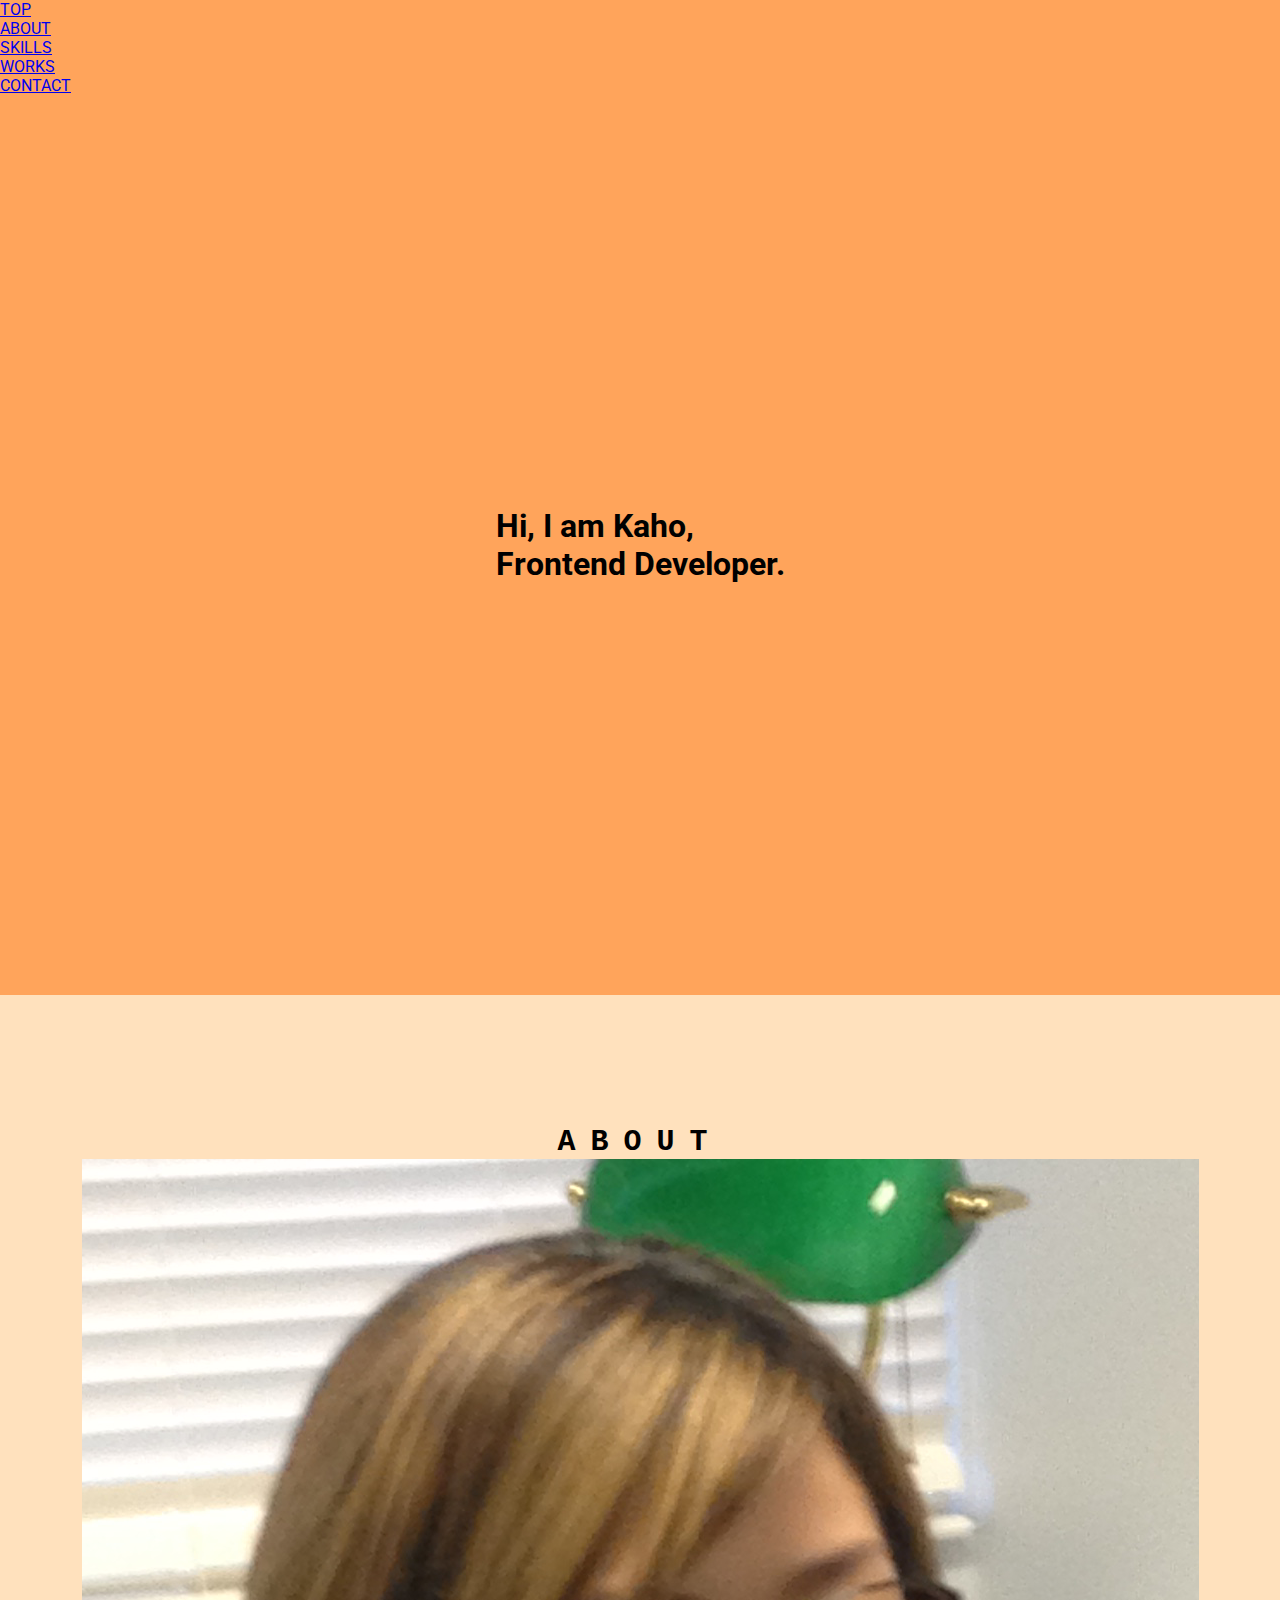
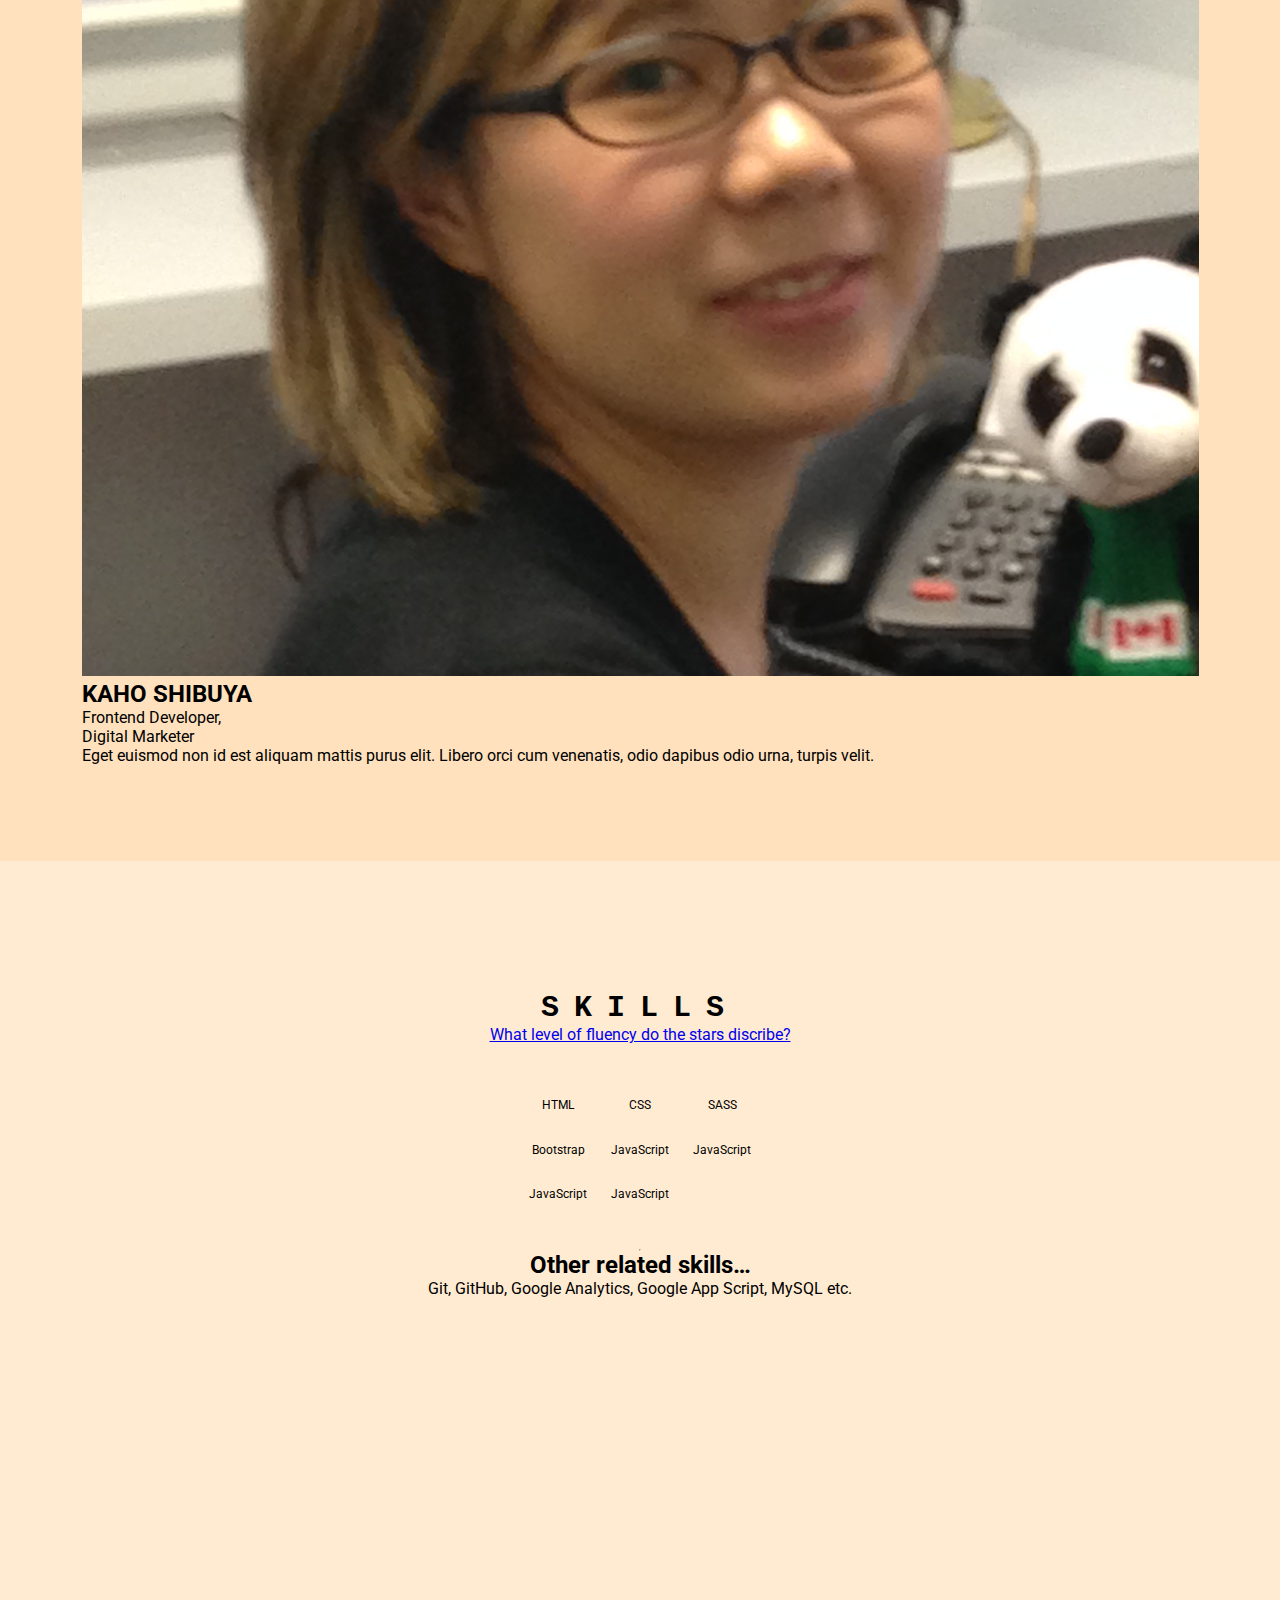
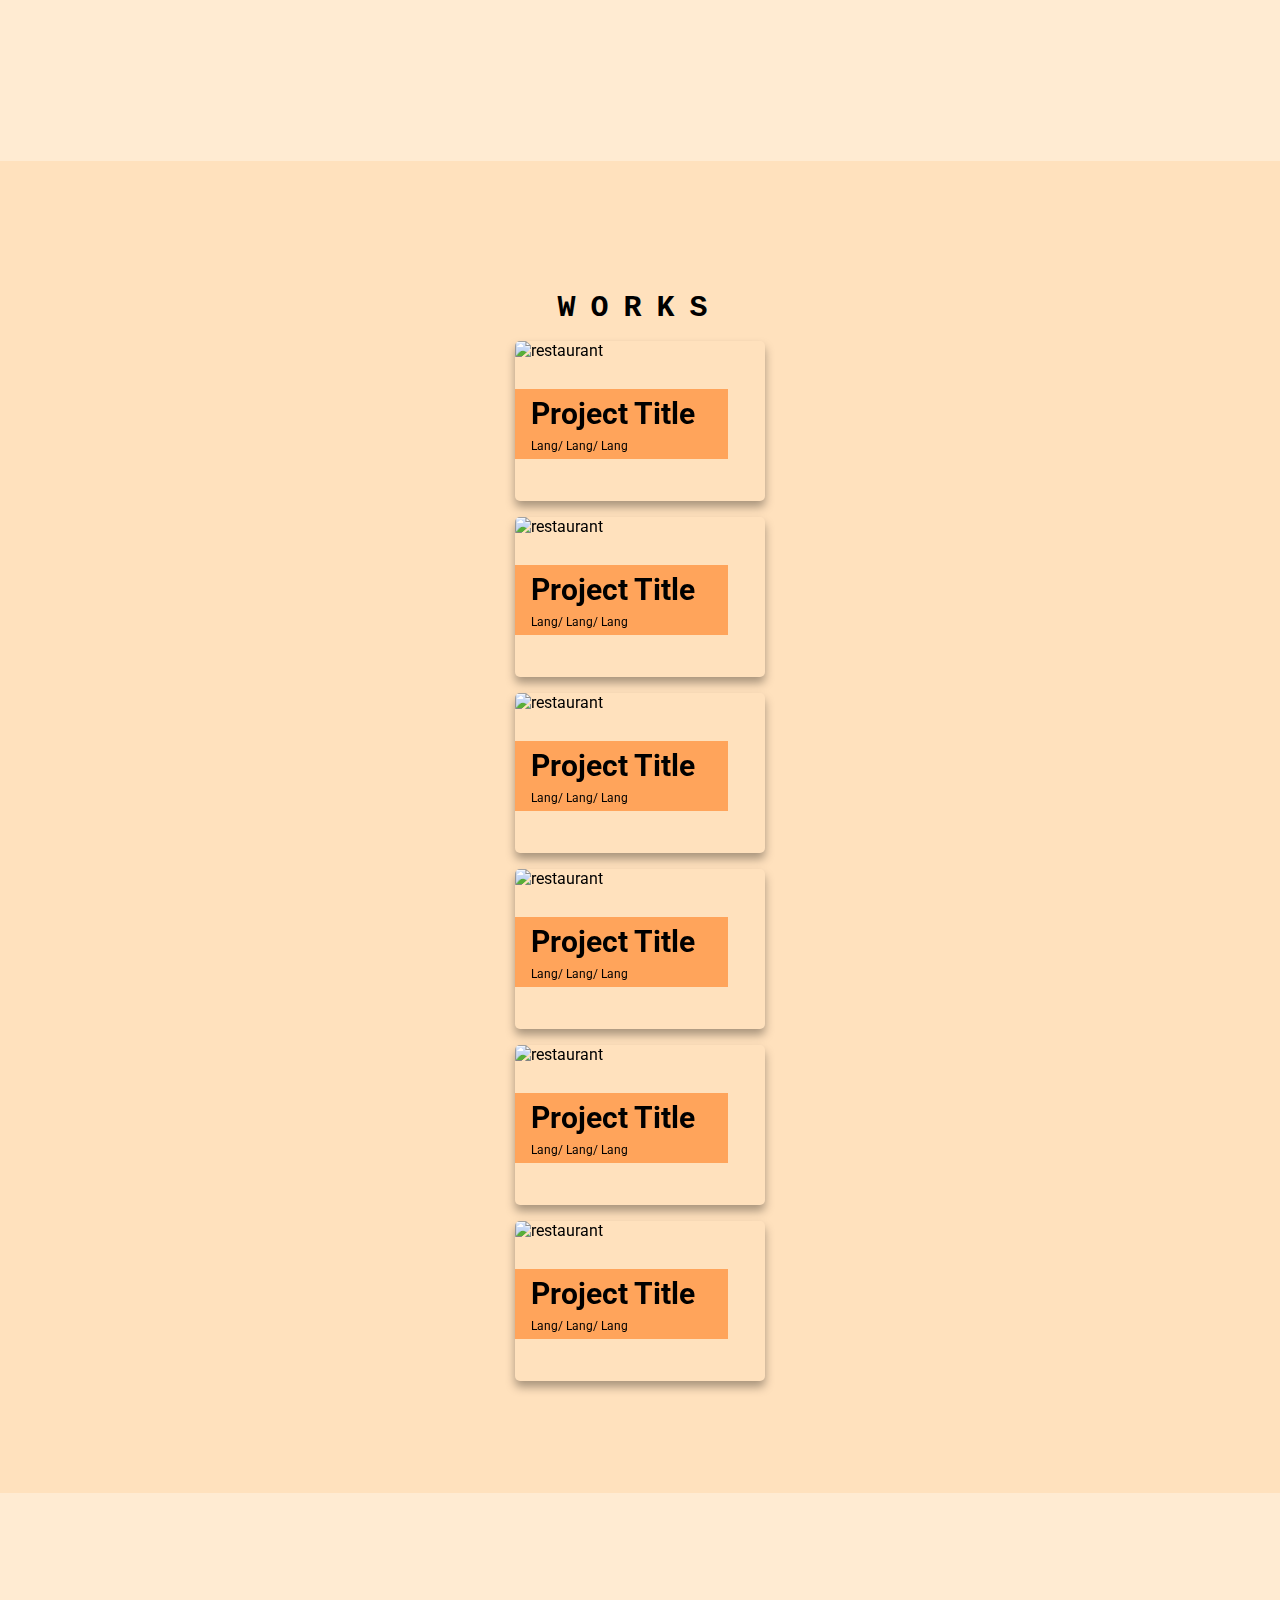
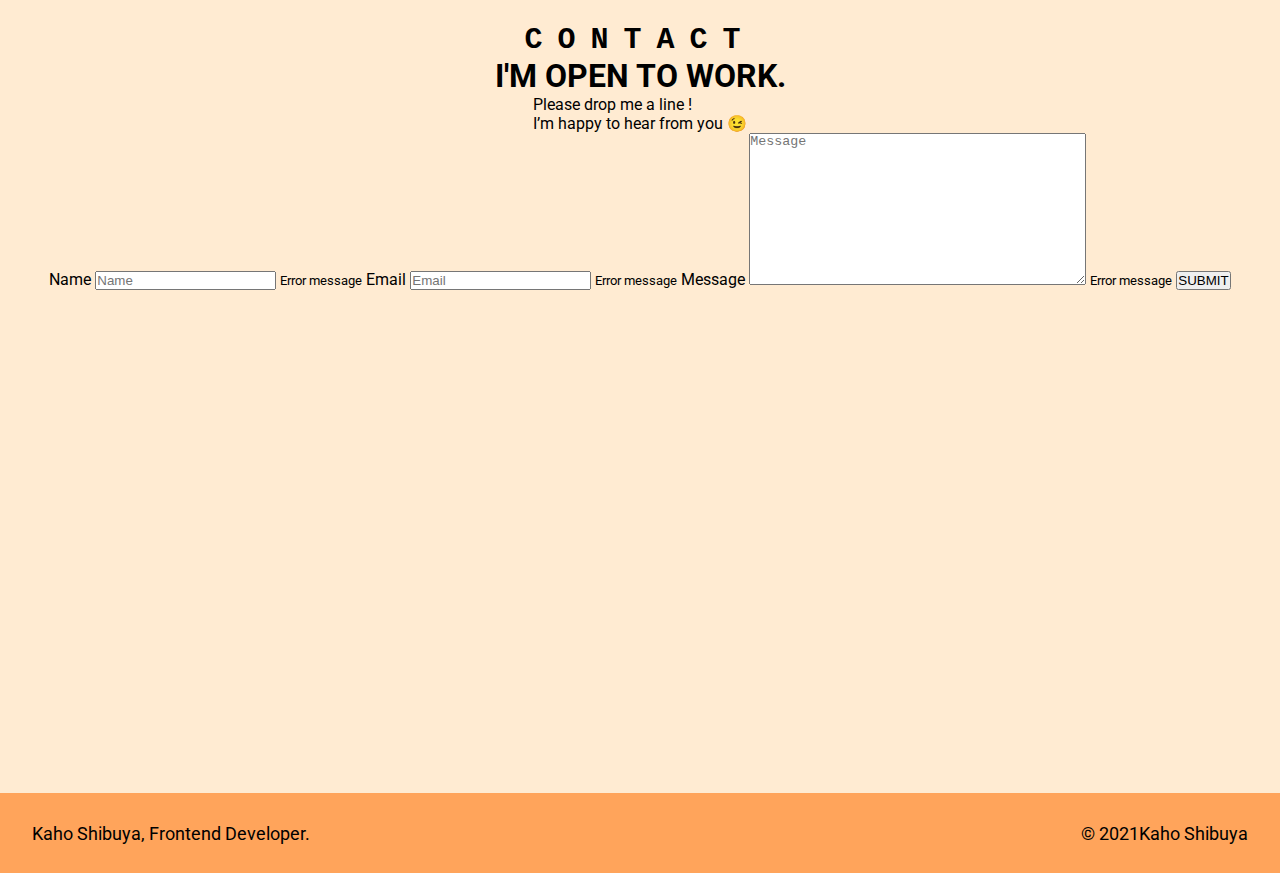
==== index.html @ 6f7fe164 "Rename home.html to index.html" ====
<!DOCTYPE html>
<html lang="en">
	<head>
		<meta charset="UTF-8" />
		<meta name="viewport" content="width=device-width, initial-scale=1.0" />
		<link rel="stylesheet" href="./CSS/main.css" />
		<script
			src="https://kit.fontawesome.com/33e91fc437.js"
			crossorigin="anonymous"
		></script>
		<title>Kaho Shibuya</title>
	</head>
	<body>
		<!-- Hamburger menu button -->
		<div class="hamburger">
			<div class="hamburgerLine"></div>
		</div>
		<!-- Social Buttons -->
		<div class="socialBtn">
			<a href="https://www.linkedin.com/in/kaho-shibuya-96b644104/" target="_blank" rel="noopener noreferrer"><i class="fab fa-linkedin"></i></a>
			<a href="https://github.com/shiv-chan" target="_blank" rel="noopener noreferrer"><i class="fab fa-github"></i></a>
			<a href="#!" target="_blank" rel="noopener noreferrer"><i class="fas fa-file-pdf"></i></a>
			<a href="https://twitter.com/shivchan_" target="_blank" rel="noopener noreferrer"><i class="fab fa-twitter"></i></a>
		</div>
		<div class="overlay">
			<nav>
				<ul class="menu">
					<li class="menuItem"><a href="#">TOP</a></li>
					<li class="menuItem"><a href="#about">ABOUT</a></li>
					<li class="menuItem"><a href="#skills">SKILLS</a></li>
					<li class="menuItem"><a href="#works">WORKS</a></li>
					<li class="menuItem"><a href="#contact">CONTACT</a></li>
				</ul>
			</nav>
		</div>
		<header id="top">
			<h1>Hi, I am Kaho,<br /><span>Frontend Developer.</span></h1>
		</header>
		<section id="about">
			<h1>ABOUT</h1>
			<div class="profile">
				<img src="./Images/Profile.png" alt="Kaho Shibuya" />
				<div class="profileSummary">
					<h2>KAHO SHIBUYA</h2>
					<p>Frontend Developer,<br />Digital Marketer</p>
					<p>
						Eget euismod non id est aliquam mattis purus elit. Libero orci cum
						venenatis, odio dapibus odio urna, turpis velit.
					</p>
				</div>
			</div>
		</section>
		<section id="skills">
			<h1>SKILLS</h1>
			<a href="#skills" id="starDiscription"
				>What level of fluency do the stars discribe?</a
			>
			<!-- Modal -->
			<div id="modal">
				<span class="close">&times;</span>
				<h2><i class="fas fa-star"></i>Familiar</h2>
				<p>
					Can make things work by collaging code snippets together from external
					referrences.
				</p>
				<h2>
					<i class="fas fa-star"></i><i class="fas fa-star"></i>Proficient
				</h2>
				<p>
					Occassional reference to Stack external referrences, but have good
					understanding of what the code is doing.
				</p>
				<h2>
					<i class="fas fa-star"></i><i class="fas fa-star"></i
					><i class="fas fa-star"></i>Excellent
				</h2>
				<p>
					Can code without external referrences or with minimal referrence to
					documentations.
				</p>
			</div>
			<!-- Modal end -->
			<div class="langList">
				<div class="langListItem">
					<div class="stars">
						<div class="backStars">
							<i class="far fa-star"></i>
							<i class="far fa-star"></i>
							<i class="far fa-star"></i>

							<div class="frontStars" id="html">
								<i class="fas fa-star"></i>
								<i class="fas fa-star"></i>
								<i class="fas fa-star"></i>
							</div>
						</div>
					</div>
					<i class="fab fa-html5"></i>
					<span>HTML</span>
				</div>
				<div class="langListItem">
					<div class="stars">
						<div class="backStars">
							<i class="far fa-star"></i>
							<i class="far fa-star"></i>
							<i class="far fa-star"></i>

							<div class="frontStars" id="css">
								<i class="fas fa-star"></i>
								<i class="fas fa-star"></i>
								<i class="fas fa-star"></i>
							</div>
						</div>
					</div>
					<i class="fab fa-css3-alt"></i>
					<span>CSS</span>
				</div>
				<div class="langListItem">
					<div class="stars">
						<div class="backStars">
							<i class="far fa-star"></i>
							<i class="far fa-star"></i>
							<i class="far fa-star"></i>

							<div class="frontStars" id="sass">
								<i class="fas fa-star"></i>
								<i class="fas fa-star"></i>
								<i class="fas fa-star"></i>
							</div>
						</div>
					</div>
					<i class="fab fa-sass"></i>
					<span>SASS</span>
				</div>
				<div class="langListItem">
					<div class="stars">
						<div class="backStars">
							<i class="far fa-star"></i>
							<i class="far fa-star"></i>
							<i class="far fa-star"></i>

							<div class="frontStars" id="bootstrap">
								<i class="fas fa-star"></i>
								<i class="fas fa-star"></i>
								<i class="fas fa-star"></i>
							</div>
						</div>
					</div>
					<i class="fab fa-bootstrap"></i>
					<span>Bootstrap</span>
				</div>
				<div class="langListItem">
					<div class="stars">
						<div class="backStars">
							<i class="far fa-star"></i>
							<i class="far fa-star"></i>
							<i class="far fa-star"></i>

							<div class="frontStars" id="javascript">
								<i class="fas fa-star"></i>
								<i class="fas fa-star"></i>
								<i class="fas fa-star"></i>
							</div>
						</div>
					</div>
					<i class="fab fa-js-square"></i>
					<span>JavaScript</span>
				</div>
				<div class="langListItem">
					<div class="stars">
						<div class="backStars">
							<i class="far fa-star"></i>
							<i class="far fa-star"></i>
							<i class="far fa-star"></i>

							<div class="frontStars">
								<i class="fas fa-star"></i>
								<i class="fas fa-star"></i>
								<i class="fas fa-star"></i>
							</div>
						</div>
					</div>
					<i class="fab fa-js-square"></i>
					<span>JavaScript</span>
				</div>
				<div class="langListItem">
					<div class="stars">
						<div class="backStars">
							<i class="far fa-star"></i>
							<i class="far fa-star"></i>
							<i class="far fa-star"></i>

							<div class="frontStars">
								<i class="fas fa-star"></i>
								<i class="fas fa-star"></i>
								<i class="fas fa-star"></i>
							</div>
						</div>
					</div>
					<i class="fab fa-js-square"></i>
					<span>JavaScript</span>
				</div>
				<div class="langListItem">
					<div class="stars">
						<div class="backStars">
							<i class="far fa-star"></i>
							<i class="far fa-star"></i>
							<i class="far fa-star"></i>

							<div class="frontStars">
								<i class="fas fa-star"></i>
								<i class="fas fa-star"></i>
								<i class="fas fa-star"></i>
							</div>
						</div>
					</div>
					<i class="fab fa-js-square"></i>
					<span>JavaScript</span>
				</div>
			</div>
			<hr />
			<h2>Other related skills…</h2>
			<p>Git, GitHub, Google Analytics, Google App Script, MySQL etc.</p>
		</section>
		<section id="works">
			<h1>WORKS</h1>
			<div class="worksList">
				<div class="worksListItem">
					<div class="projectFront">
						<img
							src="https://images.unsplash.com/photo-1466978913421-dad2ebd01d17?ixlib=rb-1.2.1&ixid=MXwxMjA3fDB8MHxwaG90by1wYWdlfHx8fGVufDB8fHw%3D&auto=format&fit=crop&w=1267&q=80"
							alt="restaurant"
						/>
						<div class="projectFrontTitle">
							<div class="projectFrontTitleInner">
								<h1>Project Title</h1>
								<h3>Lang/ Lang/ Lang</h3>
							</div>
						</div>
					</div>
					<div class="projectBack">
						<p>
							Scelerisque egestas libero, aliquam iaculis tristique lobortis.
							Vitae mi metus enim aliquet.
						</p>
						<div class="links">
							<a href="#!" class="projectsBtn">
								<i class="fas fa-eye"></i> Preview
							</a>
							<a href="#!" class="projectsBtn">
								<i class="fab fa-github"></i> GitHub
							</a>
						</div>
					</div>
				</div>
				<div class="worksListItem">
					<div class="projectFront">
						<img
							src="https://images.unsplash.com/photo-1466978913421-dad2ebd01d17?ixlib=rb-1.2.1&ixid=MXwxMjA3fDB8MHxwaG90by1wYWdlfHx8fGVufDB8fHw%3D&auto=format&fit=crop&w=1267&q=80"
							alt="restaurant"
						/>
						<div class="projectFrontTitle">
							<div class="projectFrontTitleInner">
								<h1>Project Title</h1>
								<h3>Lang/ Lang/ Lang</h3>
							</div>
						</div>
					</div>
					<div class="projectBack">
						<p>
							Scelerisque egestas libero, aliquam iaculis tristique lobortis.
							Vitae mi metus enim aliquet.
						</p>
						<div class="links">
							<a href="#!" class="projectsBtn">
								<i class="fas fa-eye"></i> Preview
							</a>
							<a href="#!" class="projectsBtn">
								<i class="fab fa-github"></i> GitHub
							</a>
						</div>
					</div>
				</div>
				<div class="worksListItem">
					<div class="projectFront">
						<img
							src="https://images.unsplash.com/photo-1466978913421-dad2ebd01d17?ixlib=rb-1.2.1&ixid=MXwxMjA3fDB8MHxwaG90by1wYWdlfHx8fGVufDB8fHw%3D&auto=format&fit=crop&w=1267&q=80"
							alt="restaurant"
						/>
						<div class="projectFrontTitle">
							<div class="projectFrontTitleInner">
								<h1>Project Title</h1>
								<h3>Lang/ Lang/ Lang</h3>
							</div>
						</div>
					</div>
					<div class="projectBack">
						<p>
							Scelerisque egestas libero, aliquam iaculis tristique lobortis.
							Vitae mi metus enim aliquet.
						</p>
						<div class="links">
							<a href="#!" class="projectsBtn">
								<i class="fas fa-eye"></i> Preview
							</a>
							<a href="#!" class="projectsBtn">
								<i class="fab fa-github"></i> GitHub
							</a>
						</div>
					</div>
				</div>
				<div class="worksListItem">
					<div class="projectFront">
						<img
							src="https://images.unsplash.com/photo-1466978913421-dad2ebd01d17?ixlib=rb-1.2.1&ixid=MXwxMjA3fDB8MHxwaG90by1wYWdlfHx8fGVufDB8fHw%3D&auto=format&fit=crop&w=1267&q=80"
							alt="restaurant"
						/>
						<div class="projectFrontTitle">
							<div class="projectFrontTitleInner">
								<h1>Project Title</h1>
								<h3>Lang/ Lang/ Lang</h3>
							</div>
						</div>
					</div>
					<div class="projectBack">
						<p>
							Scelerisque egestas libero, aliquam iaculis tristique lobortis.
							Vitae mi metus enim aliquet.
						</p>
						<div class="links">
							<a href="#!" class="projectsBtn">
								<i class="fas fa-eye"></i> Preview
							</a>
							<a href="#!" class="projectsBtn">
								<i class="fab fa-github"></i> GitHub
							</a>
						</div>
					</div>
				</div>
				<div class="worksListItem">
					<div class="projectFront">
						<img
							src="https://images.unsplash.com/photo-1466978913421-dad2ebd01d17?ixlib=rb-1.2.1&ixid=MXwxMjA3fDB8MHxwaG90by1wYWdlfHx8fGVufDB8fHw%3D&auto=format&fit=crop&w=1267&q=80"
							alt="restaurant"
						/>
						<div class="projectFrontTitle">
							<div class="projectFrontTitleInner">
								<h1>Project Title</h1>
								<h3>Lang/ Lang/ Lang</h3>
							</div>
						</div>
					</div>
					<div class="projectBack">
						<p>
							Scelerisque egestas libero, aliquam iaculis tristique lobortis.
							Vitae mi metus enim aliquet.
						</p>
						<div class="links">
							<a href="#!" class="projectsBtn">
								<i class="fas fa-eye"></i> Preview
							</a>
							<a href="#!" class="projectsBtn">
								<i class="fab fa-github"></i> GitHub
							</a>
						</div>
					</div>
				</div>
				<div class="worksListItem">
					<div class="projectFront">
						<img
							src="https://images.unsplash.com/photo-1466978913421-dad2ebd01d17?ixlib=rb-1.2.1&ixid=MXwxMjA3fDB8MHxwaG90by1wYWdlfHx8fGVufDB8fHw%3D&auto=format&fit=crop&w=1267&q=80"
							alt="restaurant"
						/>
						<div class="projectFrontTitle">
							<div class="projectFrontTitleInner">
								<h1>Project Title</h1>
								<h3>Lang/ Lang/ Lang</h3>
							</div>
						</div>
					</div>
					<div class="projectBack">
						<p>
							Scelerisque egestas libero, aliquam iaculis tristique lobortis.
							Vitae mi metus enim aliquet.
						</p>
						<div class="links">
							<a href="#!" class="projectsBtn">
								<i class="fas fa-eye"></i> Preview
							</a>
							<a href="#!" class="projectsBtn">
								<i class="fab fa-github"></i> GitHub
							</a>
						</div>
					</div>
				</div>
			</div>
		</section>
		<section id="contact">
			<h1>CONTACT</h1>
			<h1>I'M OPEN TO WORK.</h1>
			<p>Please drop me a line !<br />I’m happy to hear from you &#128521;</p>
			<form>
				<label for="name">Name</label>
				<input type="text" placeholder="Name" id="name" class="formControl" required />
				<i class="fas fa-exclamation-circle"></i>
				<small>Error message</small>
				<label for="email">Email</label>
				<input type="email" placeholder="Email" id="email" class="formControl" required />
				<i class="fas fa-exclamation-circle"></i>
				<small>Error message</small>
				<label for="message">Message</label>
				<textarea
					name="massage"
					id="message"
					cols="40"
					rows="10"
					placeholder="Message"
					class="formControl"
					required
				></textarea>
				<i class="fas fa-exclamation-circle"></i>
				<small>Error message</small>
				<button type="submit"><span>SUBMIT</span></button>
			</form>
		</section>
		<footer>
			<div>Kaho Shibuya, Frontend Developer.</div>
			<div>&copy; <span id="year">2021</span>Kaho Shibuya</div>
		</footer>
		<script src="script.js"></script>
	</body>
</html>
---- CSS/main.css ----
@import url("https://fonts.googleapis.com/css2?family=Cousine:wght@400;700&display=swap");
@import url("https://fonts.googleapis.com/css2?family=Roboto:wght@400;700;900&display=swap");
* {
  margin: 0;
  padding: 0;
  -webkit-box-sizing: border-box;
          box-sizing: border-box;
}

.showError {
  visibility: visible !important;
}

@-webkit-keyframes typing {
  from {
    width: 0;
  }
}

@keyframes typing {
  from {
    width: 0;
  }
}

@-webkit-keyframes blink {
  50% {
    border-color: transparent;
  }
}

@keyframes blink {
  50% {
    border-color: transparent;
  }
}

.hamburger {
  position: fixed;
  z-index: 3;
  right: 2rem;
  top: 2rem;
  height: 20px;
  width: 28px;
  cursor: pointer;
}

.hamburgerLine {
  position: absolute;
  right: 0;
  top: 0.5rem;
  width: 28px;
  height: 3px;
  background-color: #000000;
  -webkit-transition: all 0.55s ease;
  transition: all 0.55s ease;
}

.hamburgerLine::before {
  content: '';
  position: absolute;
  top: -8px;
  width: 28px;
  height: 3px;
  background-color: #000000;
}

.hamburgerLine::after {
  content: '';
  position: absolute;
  top: 8px;
  right: 0;
  width: 20px;
  height: 3px;
  background-color: #000000;
}

.hamburgerLine.open {
  -webkit-transform: rotate(540deg);
          transform: rotate(540deg);
  background-color: transparent;
}

.hamburgerLine.open::before {
  top: 0;
  -webkit-transform: rotate(45deg);
          transform: rotate(45deg);
}

.hamburgerLine.open::after {
  width: 28px;
  top: 0;
  -webkit-transform: rotate(-45deg);
          transform: rotate(-45deg);
}

.socialBtn {
  display: -webkit-box;
  display: -ms-flexbox;
  display: flex;
  -webkit-box-orient: vertical;
  -webkit-box-direction: normal;
      -ms-flex-direction: column;
          flex-direction: column;
  -webkit-box-pack: center;
      -ms-flex-pack: center;
          justify-content: center;
  -webkit-box-align: center;
      -ms-flex-align: center;
          align-items: center;
  align-items: center;
  margin-left: 1rem;
  position: fixed;
  top: 3rem;
  z-index: 1;
}

.socialBtn a {
  color: #000000;
}

.socialBtn a i {
  font-size: 20px;
  margin: 0.5rem;
  -webkit-transition: all 0.55s ease;
  transition: all 0.55s ease;
}

.menuOverlay {
  width: 100vw;
  height: 100vh;
  background-attachment: fixed;
  z-index: 2;
  background-color: rgba(255, 164, 91, 0.95);
  position: absolute;
  top: -100vh;
  left: 100vw;
  display: -webkit-box;
  display: -ms-flexbox;
  display: flex;
  -webkit-box-orient: vertical;
  -webkit-box-direction: normal;
      -ms-flex-direction: column;
          flex-direction: column;
  -webkit-box-pack: center;
      -ms-flex-pack: center;
          justify-content: center;
  -webkit-box-align: center;
      -ms-flex-align: center;
          align-items: center;
  justify-content: center;
  visibility: hidden;
  border-radius: 50%;
  font-family: "Cousine", monospace;
}

.menuOverlay.open {
  position: fixed;
  top: 0;
  left: 0;
  -webkit-transition: all 0.55s ease;
  transition: all 0.55s ease;
  -webkit-transform: scale(2);
          transform: scale(2);
  visibility: visible;
}

.menuOverlay.close {
  position: fixed;
  -webkit-transition: all 0.55s ease;
  transition: all 0.55s ease;
  visibility: hidden;
}

.menuOverlay nav {
  display: -webkit-box;
  display: -ms-flexbox;
  display: flex;
  -webkit-box-orient: vertical;
  -webkit-box-direction: normal;
      -ms-flex-direction: column;
          flex-direction: column;
  -webkit-box-pack: center;
      -ms-flex-pack: center;
          justify-content: center;
  -webkit-box-align: center;
      -ms-flex-align: center;
          align-items: center;
  align-items: center;
  text-align: center;
}

.menuOverlay nav li:first-child {
  display: none;
}

.menuOverlay nav .menuItem {
  list-style-type: none;
  margin-bottom: 15px;
}

.menuOverlay nav .menuItem a {
  color: #000000;
  font-size: 10px;
  font-weight: bold;
  letter-spacing: 5px;
  text-decoration: none;
  -webkit-transition: all 0.55s ease;
  transition: all 0.55s ease;
}

section h1:nth-of-type(1) {
  text-align: center;
  letter-spacing: 10px;
  font-size: 20px;
  font-family: "Cousine", monospace;
  font-weight: 900;
  margin: 0 auto;
}

.langList {
  display: -ms-grid;
  display: grid;
  -ms-grid-rows: (1fr)[3];
      grid-template-rows: repeat(3, 1fr);
  -ms-grid-columns: (1fr)[3];
      grid-template-columns: repeat(3, 1fr);
  gap: 1.5rem;
  margin: 3rem 0;
}

.langListItem {
  display: -webkit-box;
  display: -ms-flexbox;
  display: flex;
  -webkit-box-orient: vertical;
  -webkit-box-direction: normal;
      -ms-flex-direction: column;
          flex-direction: column;
  -webkit-box-pack: center;
      -ms-flex-pack: center;
          justify-content: center;
  -webkit-box-align: center;
      -ms-flex-align: center;
          align-items: center;
  justify-content: center;
  align-items: center;
}

.langListItem .stars {
  display: -webkit-box;
  display: -ms-flexbox;
  display: flex;
  -webkit-box-orient: vertical;
  -webkit-box-direction: normal;
      -ms-flex-direction: column;
          flex-direction: column;
  -webkit-box-pack: center;
      -ms-flex-pack: center;
          justify-content: center;
  -webkit-box-align: center;
      -ms-flex-align: center;
          align-items: center;
}

.langListItem .stars .backStars {
  display: -webkit-box;
  display: -ms-flexbox;
  display: flex;
  -webkit-box-orient: horizontal;
  -webkit-box-direction: normal;
      -ms-flex-direction: row;
          flex-direction: row;
  -webkit-box-pack: center;
      -ms-flex-pack: center;
          justify-content: center;
  -webkit-box-align: center;
      -ms-flex-align: center;
          align-items: center;
  -webkit-box-pack: start;
      -ms-flex-pack: start;
          justify-content: flex-start;
  position: relative;
  color: #000000;
  z-index: 0;
}

.langListItem .stars .backStars .frontStars {
  display: -webkit-box;
  display: -ms-flexbox;
  display: flex;
  -webkit-box-orient: horizontal;
  -webkit-box-direction: normal;
      -ms-flex-direction: row;
          flex-direction: row;
  -webkit-box-pack: center;
      -ms-flex-pack: center;
          justify-content: center;
  -webkit-box-align: center;
      -ms-flex-align: center;
          align-items: center;
  -webkit-box-pack: start;
      -ms-flex-pack: start;
          justify-content: flex-start;
  position: absolute;
  top: 0;
  z-index: -1;
  color: #ffa45b;
  overflow: hidden;
  width: 50%;
  -webkit-animation: gaugeColor 1.5s ease;
          animation: gaugeColor 1.5s ease;
}

@-webkit-keyframes gaugeColor {
  from {
    width: 0;
  }
  to {
    width: 50%;
  }
}

@keyframes gaugeColor {
  from {
    width: 0;
  }
  to {
    width: 50%;
  }
}

.langListItem .stars .backStars .frontStars#html, .langListItem .stars .backStars .frontStars#css {
  width: 83.5%;
  -webkit-animation: gaugeColor 1.5s ease;
          animation: gaugeColor 1.5s ease;
}

@keyframes gaugeColor {
  from {
    width: 0;
  }
  to {
    width: 83.5%;
  }
}

.langListItem .stars .backStars .frontStars#sass, .langListItem .stars .backStars .frontStars#bootstrap {
  width: 70%;
  -webkit-animation: gaugeColor 1.5s ease;
          animation: gaugeColor 1.5s ease;
}

@keyframes gaugeColor {
  from {
    width: 0;
  }
  to {
    width: 70%;
  }
}

.langListItem .stars .backStars .frontStars#javascript {
  width: 50%;
  -webkit-animation: gaugeColor 1.5s ease;
          animation: gaugeColor 1.5s ease;
}

@keyframes gaugeColor {
  from {
    width: 0;
  }
  to {
    width: 50%;
  }
}

.langListItem > i {
  font-size: 40px;
  margin: 0.2rem 0;
}

.langListItem span {
  font-size: 12px;
  display: inline-block;
}

#modal {
  display: -webkit-box;
  display: -ms-flexbox;
  display: flex;
  -webkit-box-orient: vertical;
  -webkit-box-direction: normal;
      -ms-flex-direction: column;
          flex-direction: column;
  -webkit-box-pack: center;
      -ms-flex-pack: center;
          justify-content: center;
  -webkit-box-align: center;
      -ms-flex-align: center;
          align-items: center;
  -webkit-box-pack: space-evenly;
      -ms-flex-pack: space-evenly;
          justify-content: space-evenly;
  position: absolute;
  width: 70%;
  max-width: 500px;
  height: 70%;
  padding: 1rem;
  background-color: rgba(255, 164, 91, 0.95);
  z-index: 3;
  border: 2px solid #000000;
  -webkit-transform: scale(0);
          transform: scale(0);
  -webkit-transition: all 0.55s ease;
  transition: all 0.55s ease;
}

#modal.showModal {
  -webkit-transform: scale(1);
          transform: scale(1);
}

#modal .close {
  position: absolute;
  top: 1rem;
  right: 1.5rem;
  font-size: 25px;
  font-family: "Roboto", sans-serif;
  font-weight: 900;
}

#modal .close:hover {
  color: white;
}

#modal .skillLevel {
  text-align: center;
}

#modal .skillLevel h2 {
  margin-bottom: 1rem;
}

#modal .skillLevel p {
  text-align: start;
  margin: 1rem;
}

.worksListItem {
  width: 250px;
  height: 160px;
  display: -webkit-box;
  display: -ms-flexbox;
  display: flex;
  -webkit-box-orient: vertical;
  -webkit-box-direction: normal;
      -ms-flex-direction: column;
          flex-direction: column;
  -webkit-box-pack: center;
      -ms-flex-pack: center;
          justify-content: center;
  -webkit-box-align: center;
      -ms-flex-align: center;
          align-items: center;
  align-items: center;
  -webkit-transform-style: preserve-3d;
          transform-style: preserve-3d;
  -webkit-transform: translateZ(1px);
          transform: translateZ(1px);
  -webkit-transition: all 0.55s ease;
  transition: all 0.55s ease;
  margin: 1rem 0;
  -webkit-box-shadow: 0px 6px 10px 0px rgba(0, 0, 0, 0.34);
          box-shadow: 0px 6px 10px 0px rgba(0, 0, 0, 0.34);
  border-radius: 5px;
}

.worksListItem:hover {
  -webkit-transform: rotateY(180deg);
          transform: rotateY(180deg);
}

.worksListItem .projectFront {
  width: 100%;
  height: 100%;
  position: relative;
  -webkit-backface-visibility: hidden;
          backface-visibility: hidden;
}

.worksListItem .projectFront img {
  width: 100%;
  height: 100%;
  -o-object-fit: cover;
     object-fit: cover;
  border-radius: 5px;
}

.worksListItem .projectFrontTitle {
  width: 85%;
  height: 70px;
  position: absolute;
  top: 3rem;
  left: 0;
  background-color: #ffa45b;
}

.worksListItem .projectFrontTitleInner {
  position: relative;
  height: 70px;
  display: -webkit-box;
  display: -ms-flexbox;
  display: flex;
  -webkit-box-orient: vertical;
  -webkit-box-direction: normal;
      -ms-flex-direction: column;
          flex-direction: column;
  -webkit-box-pack: center;
      -ms-flex-pack: center;
          justify-content: center;
  -webkit-box-align: center;
      -ms-flex-align: center;
          align-items: center;
  -webkit-box-align: start;
      -ms-flex-align: start;
          align-items: start;
  padding-left: 1rem;
}

.worksListItem .projectFrontTitleInner h1,
.worksListItem .projectFrontTitleInner h3 {
  display: inline-block;
  margin: 0;
  font-family: "Roboto", sans-serif;
  font-weight: 700;
  color: #000000;
  letter-spacing: initial;
}

.worksListItem .projectFrontTitleInner h3 {
  font-size: 12px;
  font-family: "Roboto", sans-serif;
  font-weight: 400;
  margin-top: 0.5rem;
}

.worksListItem .projectBack {
  position: absolute;
  top: 0;
  left: 0;
  width: 100%;
  height: 100%;
  border-radius: 5px;
  background-color: #ffa45b;
  display: -webkit-box;
  display: -ms-flexbox;
  display: flex;
  -webkit-box-orient: vertical;
  -webkit-box-direction: normal;
      -ms-flex-direction: column;
          flex-direction: column;
  -webkit-box-pack: center;
      -ms-flex-pack: center;
          justify-content: center;
  -webkit-box-align: center;
      -ms-flex-align: center;
          align-items: center;
  align-items: center;
  font-size: 14px;
  -webkit-transform: rotateY(180deg);
          transform: rotateY(180deg);
  -webkit-backface-visibility: hidden;
          backface-visibility: hidden;
}

.worksListItem .projectBack p {
  margin: 0.5rem 2rem 1rem 2rem;
}

.worksListItem .projectBack .links {
  display: -ms-grid;
  display: grid;
  -ms-grid-columns: (1fr)[2];
      grid-template-columns: repeat(2, 1fr);
  gap: 2.5rem;
}

.worksListItem .projectBack .links a {
  color: #000000;
  text-decoration: none;
  text-shadow: 0 1px rgba(0, 0, 0, 0.34);
}

html {
  overflow-x: hidden;
}

body {
  width: 100vw;
  position: relative;
  background-color: #ffa45b;
  font-family: "Roboto", sans-serif;
  font-weight: 400;
  overflow-x: hidden;
}

header {
  width: 100%;
  height: auto;
  min-height: 100vh;
  padding: 6rem 3rem;
  display: -webkit-box;
  display: -ms-flexbox;
  display: flex;
  -webkit-box-orient: vertical;
  -webkit-box-direction: normal;
      -ms-flex-direction: column;
          flex-direction: column;
  -webkit-box-pack: center;
      -ms-flex-pack: center;
          justify-content: center;
  -webkit-box-align: center;
      -ms-flex-align: center;
          align-items: center;
}

header #headerContainer {
  width: 70%;
  min-width: 250px;
}

header #headerContainer h1 {
  font-family: "Cousine", monospace;
  font-weight: 400;
  font-size: 20px;
}

header #headerContainer h1:nth-of-type(2) {
  font-size: 22px;
  font-weight: 700;
  border-right: 3px solid #000000;
  width: 19ch;
  overflow: hidden;
  white-space: nowrap;
  margin-top: 1rem;
  -webkit-animation: typing 3s steps(19), blink 0.5s step-end infinite alternate;
          animation: typing 3s steps(19), blink 0.5s step-end infinite alternate;
}

section {
  position: relative;
}

#about {
  width: 100%;
  height: auto;
  min-height: 100vh;
  padding: 6rem 3rem;
  display: -webkit-box;
  display: -ms-flexbox;
  display: flex;
  -webkit-box-orient: vertical;
  -webkit-box-direction: normal;
      -ms-flex-direction: column;
          flex-direction: column;
  -webkit-box-pack: center;
      -ms-flex-pack: center;
          justify-content: center;
  -webkit-box-align: center;
      -ms-flex-align: center;
          align-items: center;
  -webkit-box-pack: start;
      -ms-flex-pack: start;
          justify-content: flex-start;
  background-color: #ffe1bd;
  position: relative;
}

#aboutContainer {
  display: -webkit-box;
  display: -ms-flexbox;
  display: flex;
  -webkit-box-orient: vertical;
  -webkit-box-direction: normal;
      -ms-flex-direction: column;
          flex-direction: column;
  -webkit-box-pack: center;
      -ms-flex-pack: center;
          justify-content: center;
  -webkit-box-align: center;
      -ms-flex-align: center;
          align-items: center;
}

#aboutContainer > h1 {
  margin-bottom: 2rem;
}

#aboutContainer .profile {
  display: -webkit-box;
  display: -ms-flexbox;
  display: flex;
  -webkit-box-orient: vertical;
  -webkit-box-direction: normal;
      -ms-flex-direction: column;
          flex-direction: column;
  -webkit-box-pack: center;
      -ms-flex-pack: center;
          justify-content: center;
  -webkit-box-align: center;
      -ms-flex-align: center;
          align-items: center;
  position: relative;
  min-width: 120px;
  margin-top: 3rem;
}

#aboutContainer .profile img {
  width: 70%;
  max-width: 190px;
  border-radius: 50%;
  position: relative;
  -webkit-filter: drop-shadow(0 0 0.75rem #ffa45b) brightness(130%);
          filter: drop-shadow(0 0 0.75rem #ffa45b) brightness(130%);
}

#aboutContainer .profile h2 {
  font-size: 20px;
  min-width: 120px;
  margin-top: 2rem;
}

#aboutContainer .profile p:nth-of-type(1) {
  font-size: 16px;
  margin: 0.5rem 0 2rem 0;
  min-width: 122px;
}

#aboutContainer .profile p:nth-of-type(2) {
  font-size: 14px;
  width: auto;
  max-width: 280px;
  min-width: 120px;
  overflow: hidden;
}

#skills {
  width: 100%;
  height: auto;
  min-height: 100vh;
  padding: 6rem 3rem;
  position: relative;
  background-color: #ffebd2;
  display: -webkit-box;
  display: -ms-flexbox;
  display: flex;
  -webkit-box-orient: vertical;
  -webkit-box-direction: normal;
      -ms-flex-direction: column;
          flex-direction: column;
  -webkit-box-pack: center;
      -ms-flex-pack: center;
          justify-content: center;
  -webkit-box-align: center;
      -ms-flex-align: center;
          align-items: center;
}

#skillsContainer {
  width: 90%;
  display: -webkit-box;
  display: -ms-flexbox;
  display: flex;
  -webkit-box-orient: vertical;
  -webkit-box-direction: normal;
      -ms-flex-direction: column;
          flex-direction: column;
  -webkit-box-pack: center;
      -ms-flex-pack: center;
          justify-content: center;
  -webkit-box-align: center;
      -ms-flex-align: center;
          align-items: center;
  -webkit-box-pack: start;
      -ms-flex-pack: start;
          justify-content: flex-start;
  -webkit-box-align: stretch;
      -ms-flex-align: stretch;
          align-items: stretch;
}

#skillsContainer a {
  display: inline-block;
  font-family: "Roboto", sans-serif;
  font-weight: 400;
  color: #000000;
  font-size: 12px;
  margin: 1rem auto 2rem auto;
  white-space: nowrap;
}

#skillsContainer a::before {
  font-family: 'Font Awesome 5 Free';
  font-weight: 900;
  content: '\f059';
  text-decoration: none;
}

#skillsContainer hr {
  width: 80%;
  border: none;
  border-top: 2px solid rgba(255, 164, 91, 0.95);
  margin: 0 auto;
}

#skillsContainer h2 {
  font-family: "Cousine", monospace;
  text-transform: uppercase;
  letter-spacing: 3px;
  font-size: 16px;
  margin: 3rem auto 1rem auto;
  text-align: center;
  white-space: nowrap;
}

#skillsContainer ul {
  margin: 0 auto;
  list-style-type: none;
}

#skillsContainer ul li {
  margin-top: 0.5rem;
}

#works {
  width: 100%;
  height: auto;
  min-height: 100vh;
  padding: 6rem 3rem;
  background-color: #ffe1bd;
  display: -webkit-box;
  display: -ms-flexbox;
  display: flex;
  -webkit-box-orient: vertical;
  -webkit-box-direction: normal;
      -ms-flex-direction: column;
          flex-direction: column;
  -webkit-box-pack: center;
      -ms-flex-pack: center;
          justify-content: center;
  -webkit-box-align: center;
      -ms-flex-align: center;
          align-items: center;
  -webkit-box-pack: start;
      -ms-flex-pack: start;
          justify-content: flex-start;
  position: relative;
}

#worksContainer {
  display: -webkit-box;
  display: -ms-flexbox;
  display: flex;
  -webkit-box-orient: vertical;
  -webkit-box-direction: normal;
      -ms-flex-direction: column;
          flex-direction: column;
  -webkit-box-pack: center;
      -ms-flex-pack: center;
          justify-content: center;
  -webkit-box-align: center;
      -ms-flex-align: center;
          align-items: center;
  height: 90%;
}

#worksContainer > h1 {
  margin-bottom: 2rem;
}

#worksContainer .worksList {
  display: -webkit-box;
  display: -ms-flexbox;
  display: flex;
  -webkit-box-orient: vertical;
  -webkit-box-direction: normal;
      -ms-flex-direction: column;
          flex-direction: column;
  -webkit-box-pack: center;
      -ms-flex-pack: center;
          justify-content: center;
  -webkit-box-align: center;
      -ms-flex-align: center;
          align-items: center;
  -webkit-box-pack: space-evenly;
      -ms-flex-pack: space-evenly;
          justify-content: space-evenly;
  align-items: center;
}

#contact {
  width: 100%;
  height: auto;
  min-height: 100vh;
  padding: 6rem 3rem;
  background-color: #ffebd2;
  display: -webkit-box;
  display: -ms-flexbox;
  display: flex;
  -webkit-box-orient: vertical;
  -webkit-box-direction: normal;
      -ms-flex-direction: column;
          flex-direction: column;
  -webkit-box-pack: center;
      -ms-flex-pack: center;
          justify-content: center;
  -webkit-box-align: center;
      -ms-flex-align: center;
          align-items: center;
  -webkit-box-pack: start;
      -ms-flex-pack: start;
          justify-content: flex-start;
}

#contactContainer {
  display: -webkit-box;
  display: -ms-flexbox;
  display: flex;
  -webkit-box-orient: vertical;
  -webkit-box-direction: normal;
      -ms-flex-direction: column;
          flex-direction: column;
  -webkit-box-pack: center;
      -ms-flex-pack: center;
          justify-content: center;
  -webkit-box-align: center;
      -ms-flex-align: center;
          align-items: center;
}

#contactContainer > h1 {
  margin-bottom: 4rem;
}

#contactContainer h1:nth-of-type(2) {
  text-align: center;
  letter-spacing: 10px;
  font-size: 20px;
  font-family: "Cousine", monospace;
  font-weight: 900;
  margin: 0 auto;
  letter-spacing: 3px;
  font-size: 18px;
  text-align: center;
  margin-top: 2rem;
  margin-bottom: 0.5rem;
  white-space: nowrap;
}

#contactContainer p {
  font-size: 16px;
  text-align: center;
  margin-top: 1rem;
}

#contactContainer form {
  position: relative;
  margin: 1rem auto;
  width: 90%;
  display: -webkit-box;
  display: -ms-flexbox;
  display: flex;
  -webkit-box-orient: vertical;
  -webkit-box-direction: normal;
      -ms-flex-direction: column;
          flex-direction: column;
  -webkit-box-pack: center;
      -ms-flex-pack: center;
          justify-content: center;
  -webkit-box-align: center;
      -ms-flex-align: center;
          align-items: center;
}

#contactContainer form label {
  position: relative;
  top: 0;
  left: -40%;
  display: block;
  color: #f46d00;
  visibility: hidden;
  z-index: 1;
}

#contactContainer form label.showLabel {
  visibility: visible;
}

#contactContainer form label:nth-of-type(3) {
  left: -35%;
}

#contactContainer form input,
#contactContainer form textarea {
  display: inline-block;
  width: 100%;
  height: 40px;
  border: none;
  border-radius: 5px;
  background-color: #ffc784;
  outline: none;
  margin-bottom: 0.8rem;
  padding: 1rem;
  font-size: 18px;
  font-family: "Roboto", sans-serif;
  font-weight: 400;
}

#contactContainer form input:-webkit-autofill,
#contactContainer form textarea:-webkit-autofill {
  -webkit-box-shadow: 0 0 0px 1000px #ffc784 inset;
}

#contactContainer form input.borderBottom,
#contactContainer form textarea.borderBottom {
  border-bottom: 3px solid #f46d00;
}

#contactContainer form input.errorBorder,
#contactContainer form textarea.errorBorder {
  border: 2px solid red;
}

#contactContainer form input:hover,
#contactContainer form textarea:hover {
  background-color: #ffd39e;
}

#contactContainer form input::-webkit-input-placeholder,
#contactContainer form textarea::-webkit-input-placeholder {
  font-family: "Roboto", sans-serif;
  font-weight: 400;
  color: #f46d00;
  font-size: 18px;
}

#contactContainer form input:-ms-input-placeholder,
#contactContainer form textarea:-ms-input-placeholder {
  font-family: "Roboto", sans-serif;
  font-weight: 400;
  color: #f46d00;
  font-size: 18px;
}

#contactContainer form input::-ms-input-placeholder,
#contactContainer form textarea::-ms-input-placeholder {
  font-family: "Roboto", sans-serif;
  font-weight: 400;
  color: #f46d00;
  font-size: 18px;
}

#contactContainer form input::placeholder,
#contactContainer form textarea::placeholder {
  font-family: "Roboto", sans-serif;
  font-weight: 400;
  color: #f46d00;
  font-size: 18px;
}

#contactContainer form input:focus,
#contactContainer form textarea:focus {
  background-color: #ffd39e;
}

#contactContainer form input:focus::-webkit-input-placeholder,
#contactContainer form textarea:focus::-webkit-input-placeholder {
  visibility: hidden;
}

#contactContainer form input:focus:-ms-input-placeholder,
#contactContainer form textarea:focus:-ms-input-placeholder {
  visibility: hidden;
}

#contactContainer form input:focus::-ms-input-placeholder,
#contactContainer form textarea:focus::-ms-input-placeholder {
  visibility: hidden;
}

#contactContainer form input:focus::placeholder,
#contactContainer form textarea:focus::placeholder {
  visibility: hidden;
}

#contactContainer form textarea {
  height: 200px;
}

#contactContainer form button {
  border: none;
  background-color: #ffa45b;
  padding: 5px;
  width: 120px;
  border-radius: 15px;
  margin-left: auto;
  margin-top: 1.5rem;
  font-size: 16px;
  cursor: pointer;
  outline: none;
}

#contactContainer form button:active {
  -webkit-transform: scale(0.9);
          transform: scale(0.9);
}

#contactContainer form .fa-exclamation-circle {
  position: absolute;
  top: 2rem;
  right: 0.8rem;
  color: red;
  visibility: hidden;
}

#contactContainer form i:nth-of-type(2) {
  top: 6.5rem;
}

#contactContainer form i:nth-of-type(3) {
  top: 11.3rem;
}

#contactContainer form small {
  position: absolute;
  top: 3.9rem;
  right: 0.5rem;
  color: red;
  visibility: hidden;
}

#contactContainer form small:nth-of-type(2) {
  top: 8.4rem;
}

#contactContainer form small:nth-of-type(3) {
  top: 23rem;
}

footer {
  width: 100%;
  height: 60px;
  min-height: 100vh;
  padding: 6rem 3rem;
  min-height: 60px;
  padding: 1rem;
  display: -webkit-box;
  display: -ms-flexbox;
  display: flex;
  -webkit-box-orient: horizontal;
  -webkit-box-direction: normal;
      -ms-flex-direction: row;
          flex-direction: row;
  -webkit-box-pack: center;
      -ms-flex-pack: center;
          justify-content: center;
  -webkit-box-align: center;
      -ms-flex-align: center;
          align-items: center;
  -webkit-box-pack: justify;
      -ms-flex-pack: justify;
          justify-content: space-between;
  align-items: center;
  font-size: 10px;
}

@media screen and (min-width: 480px) {
  section h1:nth-of-type(1) {
    text-align: center;
    letter-spacing: 10px;
    font-size: 28px;
    font-family: "Cousine", monospace;
    font-weight: 900;
    margin: 0 auto;
  }
  .menuOverlay nav .menu .menuItem > a {
    font-size: 12px;
  }
  .menuOverlay nav .menu .menuItem > a:hover {
    letter-spacing: 8px;
    color: #fff;
  }
  header #headerContainer {
    width: 80%;
  }
  header #headerContainer h1,
  header #headerContainer h1:nth-of-type(2) {
    font-size: 28px;
  }
  header #headerContainer h1:nth-of-type(2):hover {
    text-shadow: -2px 2px #ffe1bd;
  }
  #aboutContainer .profile h2 {
    font-size: 24px;
  }
  #aboutContainer .profile p:nth-of-type(1) {
    font-size: 18px;
  }
  #aboutContainer .profile p:nth-of-type(2) {
    font-size: 16px;
    max-width: 380px;
  }
  #skillsContainer a {
    font-size: 16px;
  }
  #skillsContainer .langList .stars i {
    font-size: 20px;
  }
  #skillsContainer .langList i {
    font-size: 46px;
  }
  #skillsContainer .langList span {
    font-size: 16px;
  }
  #skillsContainer h2 {
    font-size: 20px;
  }
  #skillsContainer ul li {
    font-size: 18px;
  }
  #worksContainer {
    -webkit-box-align: stretch;
        -ms-flex-align: stretch;
            align-items: stretch;
  }
  #worksContainer .worksList {
    display: -ms-grid;
    display: grid;
    -ms-grid-columns: (1fr)[2];
        grid-template-columns: repeat(2, 1fr);
    -ms-flex-line-pack: center;
        align-content: center;
    gap: 1rem;
    margin-top: 1rem;
  }
  #worksContainer .worksList .worksListItem {
    width: auto;
    min-width: 200px;
    max-width: 260px;
    height: 160px;
    -ms-grid-column-align: center;
        justify-self: center;
  }
  #worksContainer .worksList .worksListItem .projectFrontTitleInner {
    padding-left: 0.5rem;
  }
  #worksContainer .worksList .worksListItem .projectFrontTitleInner > h1 {
    font-size: 20px;
  }
  #worksContainer .worksList .worksListItem .projectBack .links {
    width: 80%;
    gap: 1rem;
  }
  #worksContainer .worksList .worksListItem .projectBack .links a {
    -ms-grid-column-align: center;
        justify-self: center;
  }
  #worksContainer .worksList .worksListItem .projectBack .links a:hover {
    color: #fff;
  }
  #contact form label {
    left: -43%;
  }
  #contact form label:nth-of-type(3) {
    left: -40%;
  }
}

@media screen and (min-width: 768px) {
  .hamburger {
    visibility: hidden;
  }
  .socialBtn {
    top: 6rem;
    margin-left: 2rem;
  }
  .socialBtn a i {
    font-size: 24px;
  }
  .socialBtn a i:hover {
    color: #fff;
    -webkit-transform: translateX(10px);
            transform: translateX(10px);
  }
  .menuOverlay {
    width: 100%;
    height: 60px;
    visibility: visible;
    top: 0;
    left: 0;
    border-radius: 0;
    background-color: #ffa45b;
    position: fixed;
    display: -webkit-box;
    display: -ms-flexbox;
    display: flex;
    -webkit-box-orient: horizontal;
    -webkit-box-direction: normal;
        -ms-flex-direction: row;
            flex-direction: row;
    -webkit-box-pack: center;
        -ms-flex-pack: center;
            justify-content: center;
    -webkit-box-align: center;
        -ms-flex-align: center;
            align-items: center;
  }
  .menuOverlay nav {
    display: block;
    width: 80%;
  }
  .menuOverlay nav li:first-child {
    display: block;
  }
  .menuOverlay nav .menu {
    display: -webkit-box;
    display: -ms-flexbox;
    display: flex;
    -webkit-box-orient: horizontal;
    -webkit-box-direction: normal;
        -ms-flex-direction: row;
            flex-direction: row;
    -webkit-box-pack: center;
        -ms-flex-pack: center;
            justify-content: center;
    -webkit-box-align: center;
        -ms-flex-align: center;
            align-items: center;
    -webkit-box-pack: space-evenly;
        -ms-flex-pack: space-evenly;
            justify-content: space-evenly;
  }
  .menuOverlay nav .menu .menuItem {
    margin: 0;
  }
  .menuOverlay nav .menu .menuItem a {
    font-size: 20px;
  }
  header {
    -webkit-box-align: center;
        -ms-flex-align: center;
            align-items: center;
  }
  header #headerContainer {
    width: 365px;
  }
  header #headerContainer h1,
  header #headerContainer h1:nth-of-type(2) {
    font-size: 32px;
  }
  #aboutContainer .profile h2 {
    margin-top: 3.5rem;
  }
  #aboutContainer .profile p:nth-of-type(1) {
    margin-bottom: 3.5rem;
  }
  #skills {
    -webkit-box-pack: start;
        -ms-flex-pack: start;
            justify-content: flex-start;
  }
  #skills #modal span {
    font-size: 30px;
  }
  #skills .skillLevel {
    width: 70%;
  }
  #skills .skillLevel h2 {
    font-size: 22px;
  }
  #skillsContainer > a {
    margin-bottom: 4rem;
  }
  #skillsContainer .langList {
    -ms-grid-columns: (1fr)[4];
        grid-template-columns: repeat(4, 1fr);
    -ms-grid-rows: auto;
        grid-template-rows: auto;
    margin: 3.5rem 0;
  }
  #worksContainer > h1 {
    margin-bottom: 4rem;
  }
  #worksContainer .worksList {
    -ms-grid-columns: (1fr)[3];
        grid-template-columns: repeat(3, 1fr);
  }
  #contactContainer {
    width: 500px;
  }
  footer {
    font-size: 12px;
    padding: 1rem 2rem;
  }
}

@media screen and (min-width: 1024px) {
  section h1:nth-of-type(1) {
    text-align: center;
    letter-spacing: 10px;
    font-size: 30px;
    font-family: "Cousine", monospace;
    font-weight: 900;
    margin: 0 auto;
    letter-spacing: 15px;
  }
  .socialBtn {
    top: 6rem;
    margin-left: 2rem;
  }
  .socialBtn a i {
    font-size: 30px;
    margin: 1rem;
  }
  .menuOverlay {
    height: 80px;
  }
  .menuOverlay nav .menu .menuItem a {
    font-size: 28px;
  }
  header #headerContainer {
    width: 600px;
  }
  header #headerContainer h1,
  header #headerContainer h1:nth-of-type(2) {
    font-size: 50px;
  }
  #about {
    padding-top: 130px;
  }
  #about #aboutContainer .profile {
    display: -webkit-box;
    display: -ms-flexbox;
    display: flex;
    -webkit-box-orient: horizontal;
    -webkit-box-direction: normal;
        -ms-flex-direction: row;
            flex-direction: row;
    -webkit-box-pack: center;
        -ms-flex-pack: center;
            justify-content: center;
    -webkit-box-align: center;
        -ms-flex-align: center;
            align-items: center;
  }
  #about #aboutContainer .profile img {
    max-width: 200px;
    -ms-flex-item-align: start;
        align-self: flex-start;
  }
  #about #aboutContainer .profile h2 {
    font-size: 24px;
    margin-top: 3.5rem;
    position: absolute;
    bottom: 0;
    left: 1rem;
  }
  #about #aboutContainer .profile p:nth-of-type(1) {
    font-size: 20px;
    position: absolute;
    bottom: -7rem;
    left: 1rem;
  }
  #about #aboutContainer .profile p:nth-of-type(2) {
    font-size: 18px;
    line-height: 35px;
    max-width: 400px;
    margin-left: 2rem;
    position: relative;
    top: 2rem;
  }
  #skills {
    padding-top: 130px;
  }
  #skills #modal {
    max-width: 1000px;
    height: 500px;
  }
  #skills #modal span {
    font-size: 50px;
  }
  #skills #modal .skillLevel {
    width: 70%;
  }
  #skills #modal .skillLevel h2 {
    font-size: 24px;
  }
  #skills #modal .skillLevel p {
    text-align: start;
    font-size: 20px;
  }
  #skills #skillsContainer {
    max-width: 1000px;
  }
  #skills #skillsContainer > a {
    font-size: 20px;
    margin-bottom: 3rem;
  }
  #skills #skillsContainer .langList {
    gap: 3rem 1rem;
    margin-bottom: 6rem;
  }
  #skills #skillsContainer .langListItem .stars i {
    font-size: 30px;
  }
  #skills #skillsContainer .langListItem > i {
    font-size: 60px;
    margin-top: 1rem;
  }
  #skills #skillsContainer .langListItem span {
    font-size: 22px;
  }
  #skills #skillsContainer h2 {
    font-size: 24px;
    margin-bottom: 2rem;
  }
  #skills #skillsContainer ul li {
    font-size: 20px;
  }
  #works {
    padding-top: 130px;
  }
  #works #worksContainer {
    width: 80%;
    max-width: 1100px;
  }
  #works #worksContainer > h1 {
    margin-bottom: 4rem;
  }
  #works #worksContainer .worksList {
    -ms-grid-columns: (1fr)[2];
        grid-template-columns: repeat(2, 1fr);
    -ms-grid-rows: (1fr)[3];
        grid-template-rows: repeat(3, 1fr);
    gap: 2rem;
  }
  #works #worksContainer .worksList .worksListItem {
    width: auto;
    min-width: 350px;
    max-width: 450px;
    height: 250px;
    -ms-grid-column-align: center;
        justify-self: center;
  }
  #works #worksContainer .worksList .worksListItem .projectFrontTitle {
    top: 5.5rem;
    display: -webkit-box;
    display: -ms-flexbox;
    display: flex;
    -webkit-box-orient: horizontal;
    -webkit-box-direction: normal;
        -ms-flex-direction: row;
            flex-direction: row;
    -webkit-box-pack: center;
        -ms-flex-pack: center;
            justify-content: center;
    -webkit-box-align: center;
        -ms-flex-align: center;
            align-items: center;
    -webkit-box-pack: start;
        -ms-flex-pack: start;
            justify-content: flex-start;
  }
  #works #worksContainer .worksList .worksListItem .projectFrontTitle .projectFrontTitleInner {
    display: -webkit-box;
    display: -ms-flexbox;
    display: flex;
    -webkit-box-orient: horizontal;
    -webkit-box-direction: normal;
        -ms-flex-direction: row;
            flex-direction: row;
    -webkit-box-pack: center;
        -ms-flex-pack: center;
            justify-content: center;
    -webkit-box-align: center;
        -ms-flex-align: center;
            align-items: center;
    padding-left: 0.5rem;
  }
  #works #worksContainer .worksList .worksListItem .projectFrontTitle .projectFrontTitleInner > h1 {
    font-size: 20px;
  }
  #works #worksContainer .worksList .worksListItem .projectFrontTitle .projectFrontTitleInner h3 {
    margin-top: 0;
    margin-left: 1.5rem;
  }
  #works #worksContainer .worksList .worksListItem .projectBack {
    -webkit-box-pack: start;
        -ms-flex-pack: start;
            justify-content: flex-start;
  }
  #works #worksContainer .worksList .worksListItem .projectBack p {
    font-size: 20px;
    margin: 3.5rem;
    margin-bottom: 2rem;
  }
  #works #worksContainer .worksList .worksListItem .projectBack .links a {
    font-size: 20px;
  }
  #contact {
    padding-top: 130px;
  }
  #contact #contactContainer {
    display: block;
    width: 750px;
  }
  #contact #contactContainer h1:nth-of-type(1) {
    margin-bottom: 6rem;
  }
  #contact #contactContainer h1:nth-of-type(2) {
    font-size: 26px;
    width: -webkit-fit-content;
    width: -moz-fit-content;
    width: fit-content;
    margin: 0;
    margin-top: 5rem;
    float: left;
  }
  #contact #contactContainer p {
    width: -webkit-fit-content;
    width: -moz-fit-content;
    width: fit-content;
    font-size: 20px;
  }
  #contact #contactContainer form {
    width: 50%;
    float: right;
    margin: -13rem -4rem;
  }
  #contact #contactContainer form label,
  #contact #contactContainer form input,
  #contact #contactContainer form textarea {
    font-size: 20px;
  }
  #contact #contactContainer form .fa-exclamation-circle {
    top: 2.2rem;
  }
  #contact #contactContainer form i:nth-of-type(2) {
    top: 6.9rem;
  }
  #contact #contactContainer form i:nth-of-type(3) {
    top: 11.9rem;
  }
  #contact #contactContainer form small {
    top: 4.2rem;
  }
  #contact #contactContainer form small:nth-of-type(2) {
    top: 9.1rem;
  }
  #contact #contactContainer form small:nth-of-type(3) {
    top: 24rem;
  }
  #contact #contactContainer form button {
    font-size: 20px;
  }
  footer {
    height: 80px;
    font-size: 18px;
  }
}
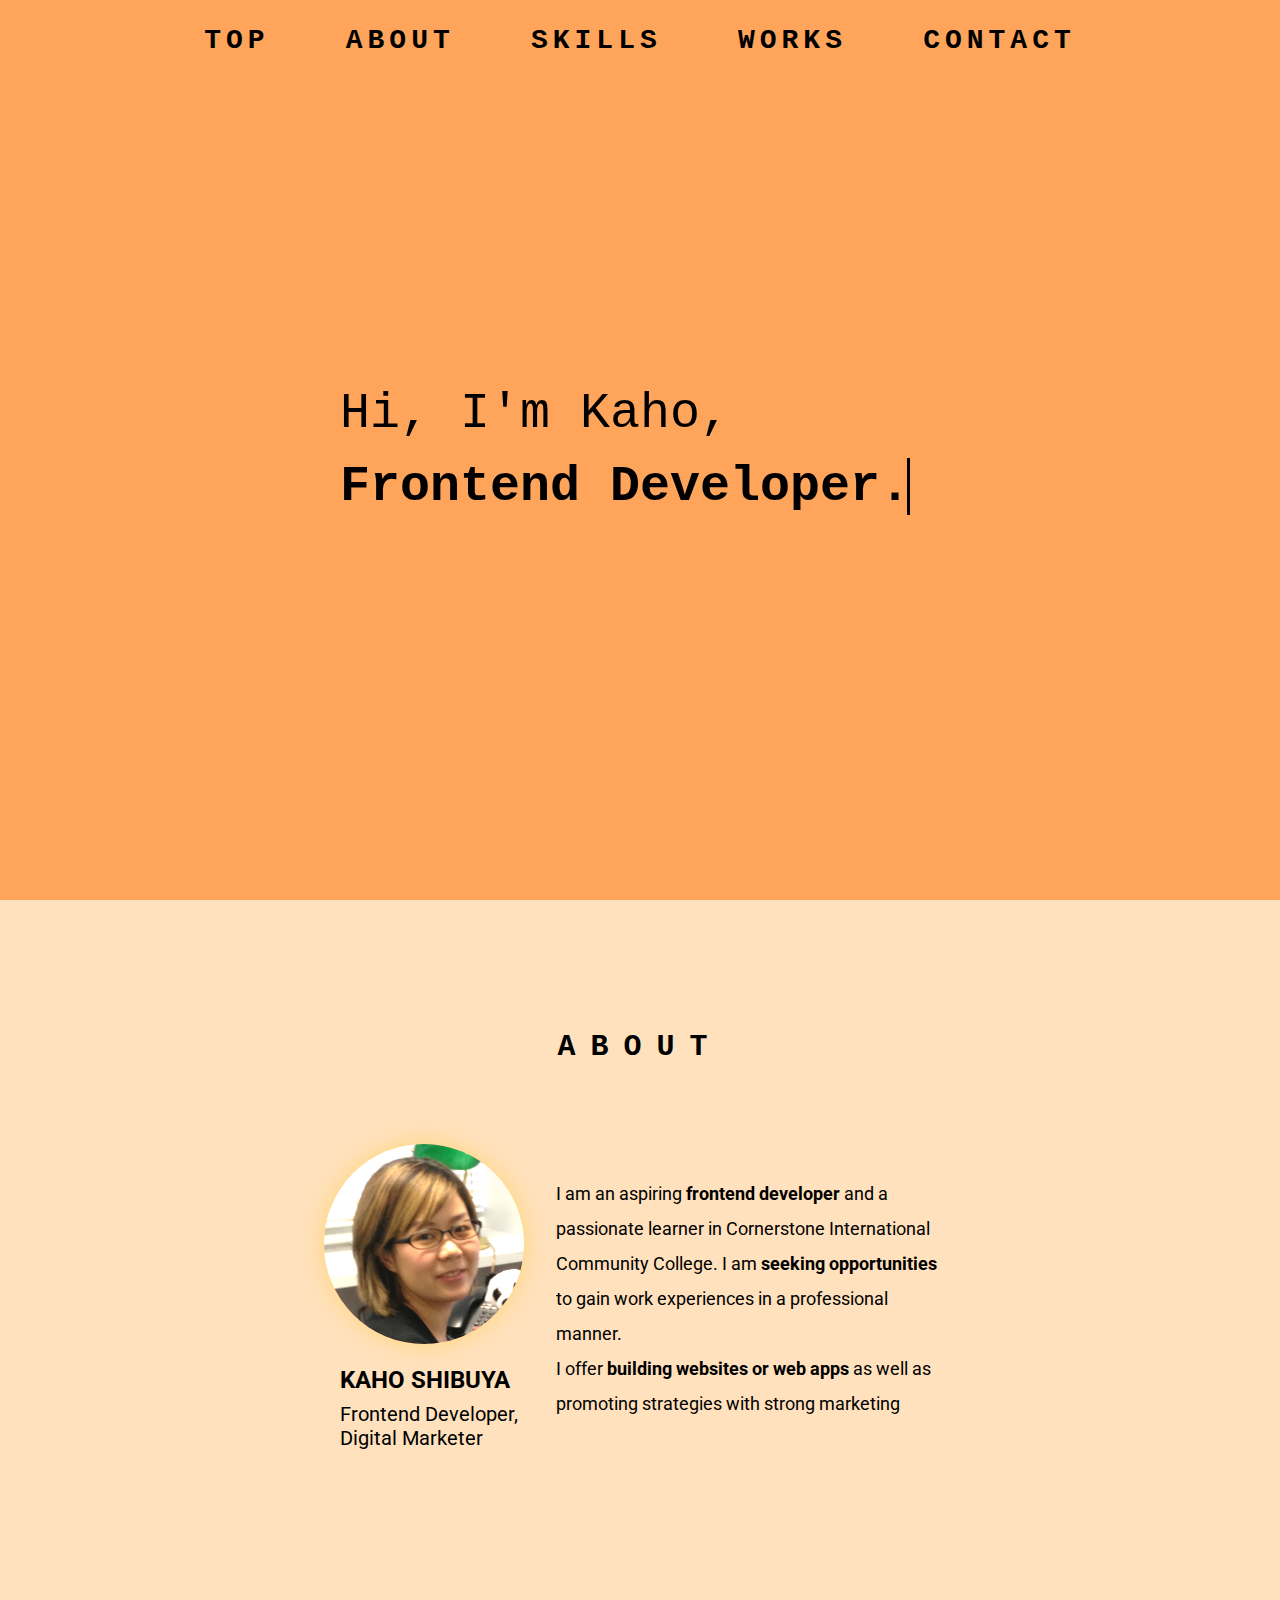
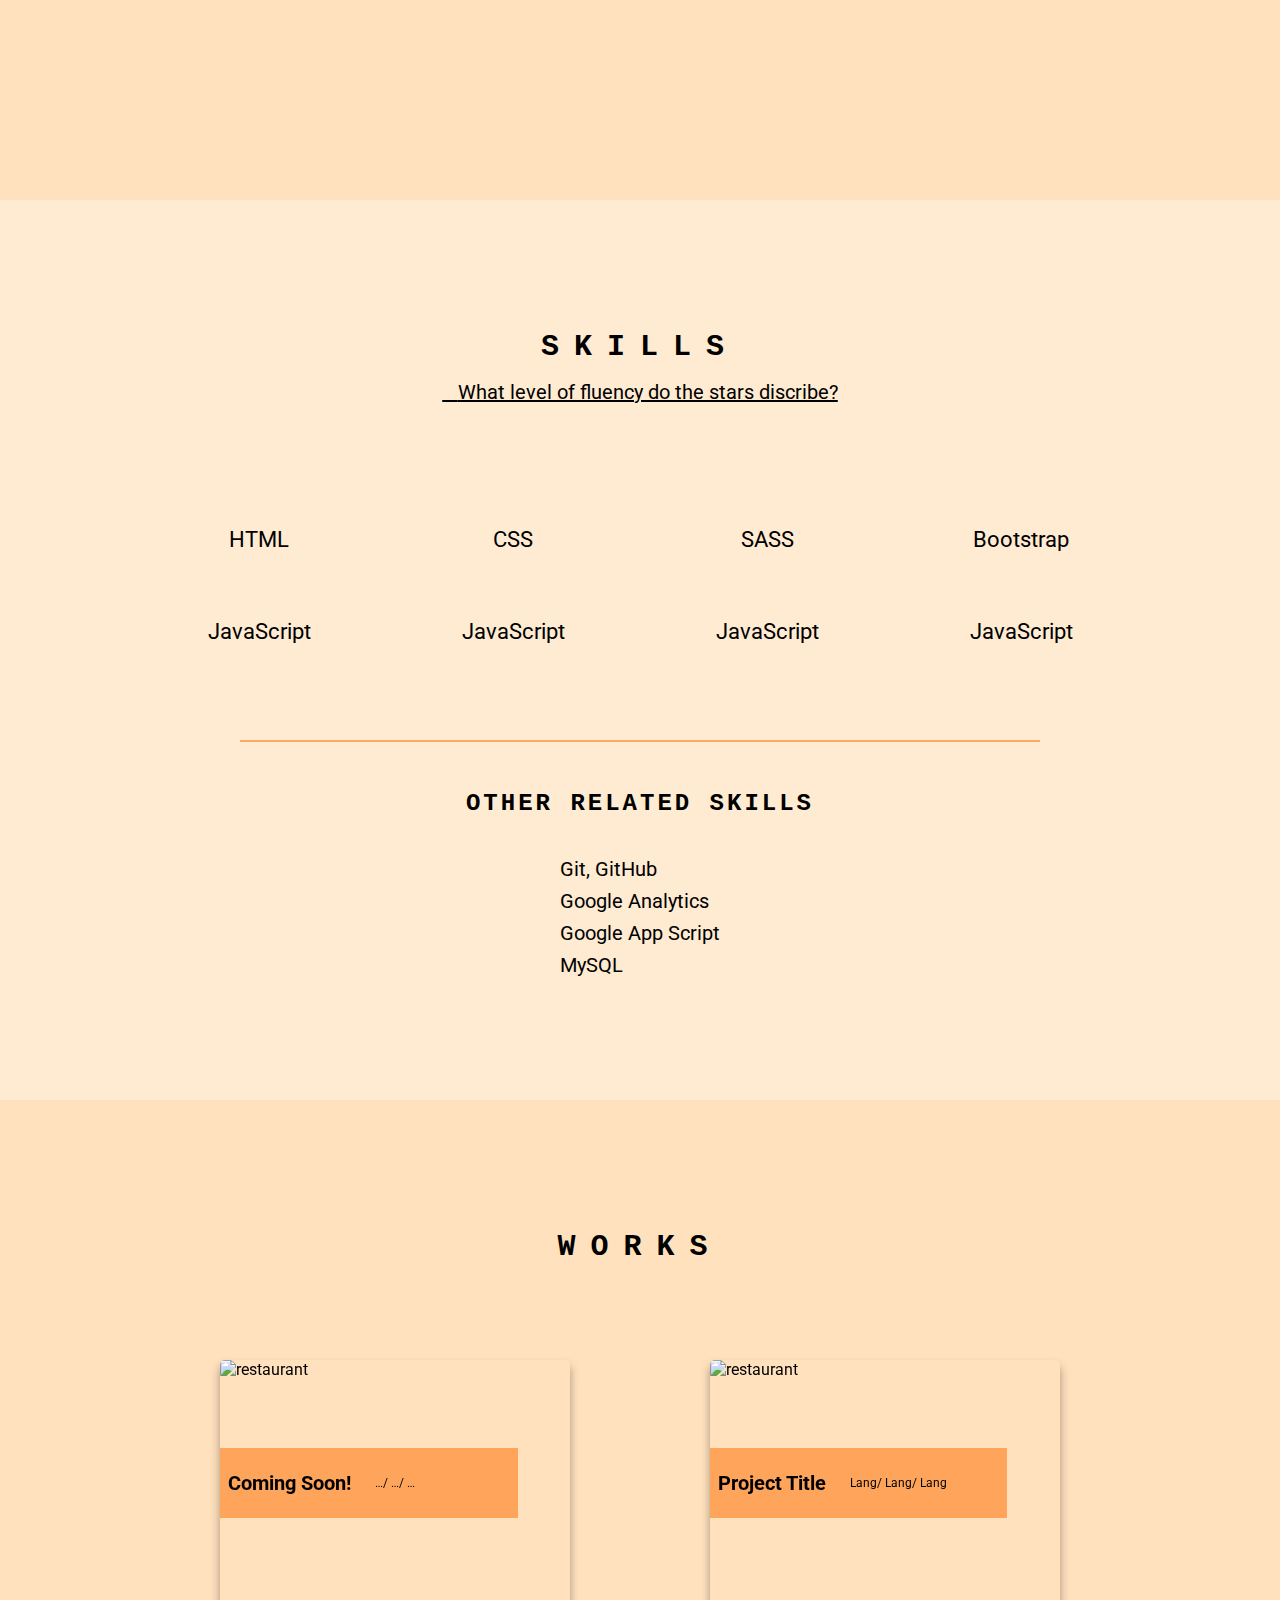
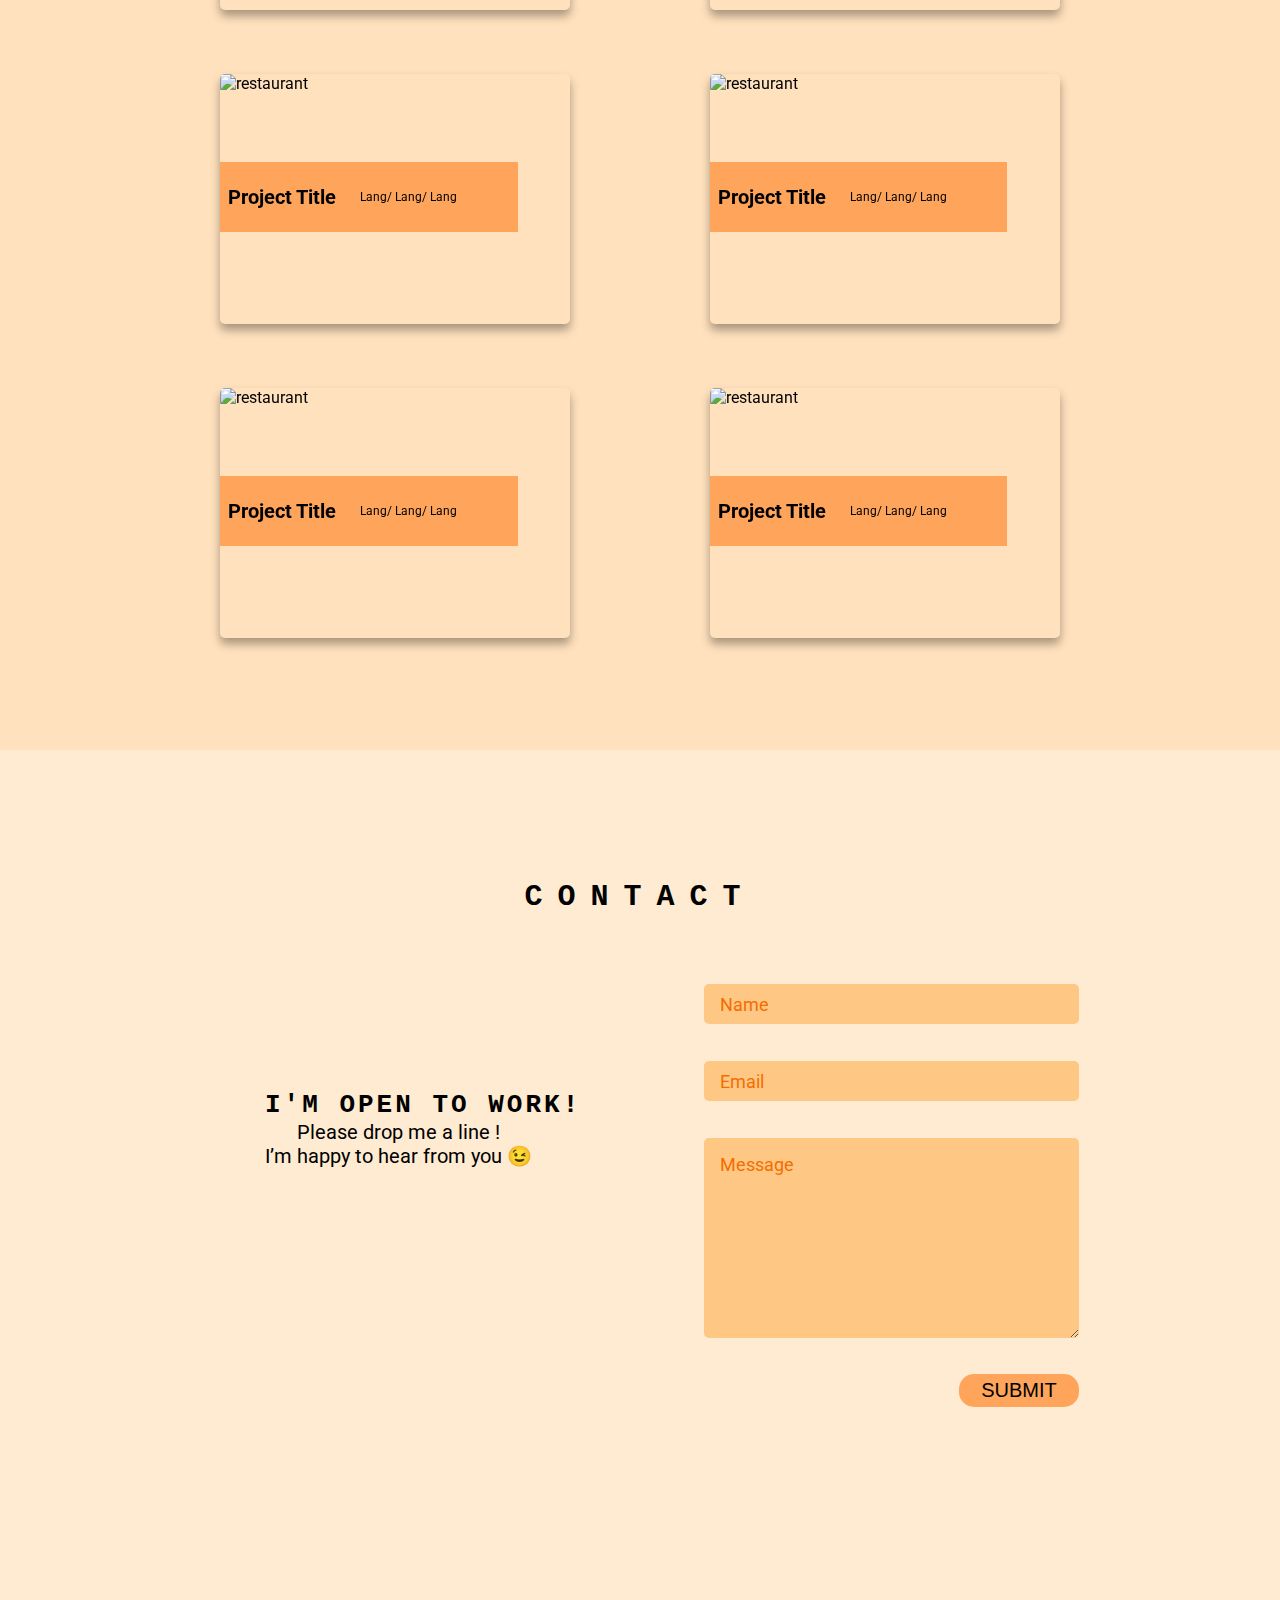
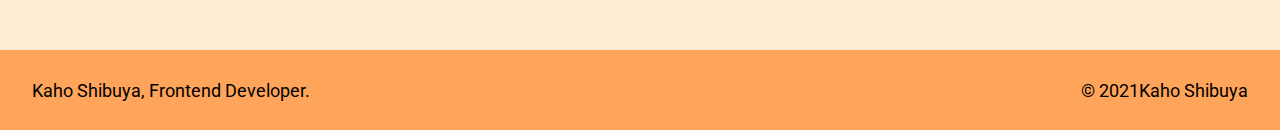
==== commit b64e3de1: "Rename home.html to index.html" ====
--- a/index.html
+++ b/index.html
@@ -8,7 +8,7 @@
 			src="https://kit.fontawesome.com/33e91fc437.js"
 			crossorigin="anonymous"
 		></script>
-		<title>Kaho Shibuya</title>
+		<title>Kaho Shibuya - Frontend Developer</title>
 	</head>
 	<body>
 		<!-- Hamburger menu button -->
@@ -17,12 +17,29 @@
 		</div>
 		<!-- Social Buttons -->
 		<div class="socialBtn">
-			<a href="https://www.linkedin.com/in/kaho-shibuya-96b644104/" target="_blank" rel="noopener noreferrer"><i class="fab fa-linkedin"></i></a>
-			<a href="https://github.com/shiv-chan" target="_blank" rel="noopener noreferrer"><i class="fab fa-github"></i></a>
-			<a href="#!" target="_blank" rel="noopener noreferrer"><i class="fas fa-file-pdf"></i></a>
-			<a href="https://twitter.com/shivchan_" target="_blank" rel="noopener noreferrer"><i class="fab fa-twitter"></i></a>
+			<a
+				href="https://www.linkedin.com/in/kaho-shibuya-96b644104/"
+				target="_blank"
+				rel="noopener noreferrer"
+				><i class="fab fa-linkedin"></i
+			></a>
+			<a
+				href="https://github.com/shiv-chan"
+				target="_blank"
+				rel="noopener noreferrer"
+				><i class="fab fa-github"></i
+			></a>
+			<a href="#!" target="_blank" rel="noopener noreferrer"
+				><i class="fas fa-file-pdf"></i
+			></a>
+			<a
+				href="https://twitter.com/shivchan_"
+				target="_blank"
+				rel="noopener noreferrer"
+				><i class="fab fa-twitter"></i
+			></a>
 		</div>
-		<div class="overlay">
+		<div class="menuOverlay">
 			<nav>
 				<ul class="menu">
 					<li class="menuItem"><a href="#">TOP</a></li>
@@ -33,395 +50,430 @@
 				</ul>
 			</nav>
 		</div>
-		<header id="top">
-			<h1>Hi, I am Kaho,<br /><span>Frontend Developer.</span></h1>
+		<header id="header">
+			<div id="headerContainer">
+				<h1>Hi, I'm Kaho,</h1>
+				<h1>Frontend Developer.</h1>
+			</div>
 		</header>
 		<section id="about">
-			<h1>ABOUT</h1>
-			<div class="profile">
-				<img src="./Images/Profile.png" alt="Kaho Shibuya" />
-				<div class="profileSummary">
+			<div id="aboutContainer">
+				<h1>ABOUT</h1>
+				<div class="profile">
+					<img src="./Images/Profile.png" alt="Kaho Shibuya" />
 					<h2>KAHO SHIBUYA</h2>
 					<p>Frontend Developer,<br />Digital Marketer</p>
 					<p>
-						Eget euismod non id est aliquam mattis purus elit. Libero orci cum
-						venenatis, odio dapibus odio urna, turpis velit.
+						I am an aspiring <strong>frontend developer</strong> and a passionate learner in
+						Cornerstone International Community College. I am <strong>seeking
+						opportunities</strong> to gain work experiences in a professional manner.
+						<br>I offer <strong>building websites or web apps</strong> as well as promoting strategies with strong marketing background.
 					</p>
 				</div>
 			</div>
 		</section>
 		<section id="skills">
-			<h1>SKILLS</h1>
-			<a href="#skills" id="starDiscription"
-				>What level of fluency do the stars discribe?</a
-			>
 			<!-- Modal -->
 			<div id="modal">
 				<span class="close">&times;</span>
-				<h2><i class="fas fa-star"></i>Familiar</h2>
-				<p>
-					Can make things work by collaging code snippets together from external
-					referrences.
-				</p>
-				<h2>
-					<i class="fas fa-star"></i><i class="fas fa-star"></i>Proficient
-				</h2>
-				<p>
-					Occassional reference to Stack external referrences, but have good
-					understanding of what the code is doing.
-				</p>
-				<h2>
-					<i class="fas fa-star"></i><i class="fas fa-star"></i
-					><i class="fas fa-star"></i>Excellent
-				</h2>
-				<p>
-					Can code without external referrences or with minimal referrence to
-					documentations.
-				</p>
+				<div class="skillLevel">
+					<h2><i class="fas fa-star"></i>Familiar</h2>
+					<p>
+						Can make things work by collaging code snippets together from
+						external referrences.
+					</p>
+				</div>
+				<div class="skillLevel">
+					<h2>
+						<i class="fas fa-star"></i><i class="fas fa-star"></i>Proficient
+					</h2>
+					<p>
+						Occassional reference to Stack external referrences, but have good
+						understanding of what the code is doing.
+					</p>
+				</div>
+				<div class="skillLevel">
+					<h2>
+						<i class="fas fa-star"></i><i class="fas fa-star"></i
+						><i class="fas fa-star"></i>Excellent
+					</h2>
+					<p>
+						Can code without external referrences or with minimal referrence to
+						documentations.
+					</p>
+				</div>
 			</div>
 			<!-- Modal end -->
-			<div class="langList">
-				<div class="langListItem">
-					<div class="stars">
-						<div class="backStars">
-							<i class="far fa-star"></i>
-							<i class="far fa-star"></i>
-							<i class="far fa-star"></i>
-
-							<div class="frontStars" id="html">
-								<i class="fas fa-star"></i>
-								<i class="fas fa-star"></i>
-								<i class="fas fa-star"></i>
-							</div>
-						</div>
-					</div>
-					<i class="fab fa-html5"></i>
-					<span>HTML</span>
-				</div>
-				<div class="langListItem">
-					<div class="stars">
-						<div class="backStars">
-							<i class="far fa-star"></i>
-							<i class="far fa-star"></i>
-							<i class="far fa-star"></i>
-
-							<div class="frontStars" id="css">
-								<i class="fas fa-star"></i>
-								<i class="fas fa-star"></i>
-								<i class="fas fa-star"></i>
-							</div>
-						</div>
-					</div>
-					<i class="fab fa-css3-alt"></i>
-					<span>CSS</span>
-				</div>
-				<div class="langListItem">
-					<div class="stars">
-						<div class="backStars">
-							<i class="far fa-star"></i>
-							<i class="far fa-star"></i>
-							<i class="far fa-star"></i>
-
-							<div class="frontStars" id="sass">
-								<i class="fas fa-star"></i>
-								<i class="fas fa-star"></i>
-								<i class="fas fa-star"></i>
-							</div>
-						</div>
-					</div>
-					<i class="fab fa-sass"></i>
-					<span>SASS</span>
-				</div>
-				<div class="langListItem">
-					<div class="stars">
-						<div class="backStars">
-							<i class="far fa-star"></i>
-							<i class="far fa-star"></i>
-							<i class="far fa-star"></i>
-
-							<div class="frontStars" id="bootstrap">
-								<i class="fas fa-star"></i>
-								<i class="fas fa-star"></i>
-								<i class="fas fa-star"></i>
-							</div>
-						</div>
-					</div>
-					<i class="fab fa-bootstrap"></i>
-					<span>Bootstrap</span>
-				</div>
-				<div class="langListItem">
-					<div class="stars">
-						<div class="backStars">
-							<i class="far fa-star"></i>
-							<i class="far fa-star"></i>
-							<i class="far fa-star"></i>
-
-							<div class="frontStars" id="javascript">
-								<i class="fas fa-star"></i>
-								<i class="fas fa-star"></i>
-								<i class="fas fa-star"></i>
-							</div>
-						</div>
-					</div>
-					<i class="fab fa-js-square"></i>
-					<span>JavaScript</span>
-				</div>
-				<div class="langListItem">
-					<div class="stars">
-						<div class="backStars">
-							<i class="far fa-star"></i>
-							<i class="far fa-star"></i>
-							<i class="far fa-star"></i>
-
-							<div class="frontStars">
-								<i class="fas fa-star"></i>
-								<i class="fas fa-star"></i>
-								<i class="fas fa-star"></i>
-							</div>
-						</div>
-					</div>
-					<i class="fab fa-js-square"></i>
-					<span>JavaScript</span>
-				</div>
-				<div class="langListItem">
-					<div class="stars">
-						<div class="backStars">
-							<i class="far fa-star"></i>
-							<i class="far fa-star"></i>
-							<i class="far fa-star"></i>
-
-							<div class="frontStars">
-								<i class="fas fa-star"></i>
-								<i class="fas fa-star"></i>
-								<i class="fas fa-star"></i>
-							</div>
-						</div>
-					</div>
-					<i class="fab fa-js-square"></i>
-					<span>JavaScript</span>
-				</div>
-				<div class="langListItem">
-					<div class="stars">
-						<div class="backStars">
-							<i class="far fa-star"></i>
-							<i class="far fa-star"></i>
-							<i class="far fa-star"></i>
-
-							<div class="frontStars">
-								<i class="fas fa-star"></i>
-								<i class="fas fa-star"></i>
-								<i class="fas fa-star"></i>
-							</div>
-						</div>
-					</div>
-					<i class="fab fa-js-square"></i>
-					<span>JavaScript</span>
-				</div>
-			</div>
-			<hr />
-			<h2>Other related skills…</h2>
-			<p>Git, GitHub, Google Analytics, Google App Script, MySQL etc.</p>
+			<div id="skillsContainer">
+				<h1>SKILLS</h1>
+				<a href="#skills" id="starDiscription"
+					>What level of fluency do the stars discribe?</a
+				>
+
+				<div class="langList">
+					<div class="langListItem">
+						<div class="stars">
+							<div class="backStars">
+								<i class="far fa-star"></i>
+								<i class="far fa-star"></i>
+								<i class="far fa-star"></i>
+
+								<div class="frontStars" id="html">
+									<i class="fas fa-star"></i>
+									<i class="fas fa-star"></i>
+									<i class="fas fa-star"></i>
+								</div>
+							</div>
+						</div>
+						<i class="fab fa-html5"></i>
+						<span>HTML</span>
+					</div>
+					<div class="langListItem">
+						<div class="stars">
+							<div class="backStars">
+								<i class="far fa-star"></i>
+								<i class="far fa-star"></i>
+								<i class="far fa-star"></i>
+
+								<div class="frontStars" id="css">
+									<i class="fas fa-star"></i>
+									<i class="fas fa-star"></i>
+									<i class="fas fa-star"></i>
+								</div>
+							</div>
+						</div>
+						<i class="fab fa-css3-alt"></i>
+						<span>CSS</span>
+					</div>
+					<div class="langListItem">
+						<div class="stars">
+							<div class="backStars">
+								<i class="far fa-star"></i>
+								<i class="far fa-star"></i>
+								<i class="far fa-star"></i>
+
+								<div class="frontStars" id="sass">
+									<i class="fas fa-star"></i>
+									<i class="fas fa-star"></i>
+									<i class="fas fa-star"></i>
+								</div>
+							</div>
+						</div>
+						<i class="fab fa-sass"></i>
+						<span>SASS</span>
+					</div>
+					<div class="langListItem">
+						<div class="stars">
+							<div class="backStars">
+								<i class="far fa-star"></i>
+								<i class="far fa-star"></i>
+								<i class="far fa-star"></i>
+
+								<div class="frontStars" id="bootstrap">
+									<i class="fas fa-star"></i>
+									<i class="fas fa-star"></i>
+									<i class="fas fa-star"></i>
+								</div>
+							</div>
+						</div>
+						<i class="fab fa-bootstrap"></i>
+						<span>Bootstrap</span>
+					</div>
+					<div class="langListItem">
+						<div class="stars">
+							<div class="backStars">
+								<i class="far fa-star"></i>
+								<i class="far fa-star"></i>
+								<i class="far fa-star"></i>
+
+								<div class="frontStars" id="javascript">
+									<i class="fas fa-star"></i>
+									<i class="fas fa-star"></i>
+									<i class="fas fa-star"></i>
+								</div>
+							</div>
+						</div>
+						<i class="fab fa-js-square"></i>
+						<span>JavaScript</span>
+					</div>
+					<div class="langListItem">
+						<div class="stars">
+							<div class="backStars">
+								<i class="far fa-star"></i>
+								<i class="far fa-star"></i>
+								<i class="far fa-star"></i>
+
+								<div class="frontStars">
+									<i class="fas fa-star"></i>
+									<i class="fas fa-star"></i>
+									<i class="fas fa-star"></i>
+								</div>
+							</div>
+						</div>
+						<i class="fab fa-js-square"></i>
+						<span>JavaScript</span>
+					</div>
+					<div class="langListItem">
+						<div class="stars">
+							<div class="backStars">
+								<i class="far fa-star"></i>
+								<i class="far fa-star"></i>
+								<i class="far fa-star"></i>
+
+								<div class="frontStars">
+									<i class="fas fa-star"></i>
+									<i class="fas fa-star"></i>
+									<i class="fas fa-star"></i>
+								</div>
+							</div>
+						</div>
+						<i class="fab fa-js-square"></i>
+						<span>JavaScript</span>
+					</div>
+					<div class="langListItem">
+						<div class="stars">
+							<div class="backStars">
+								<i class="far fa-star"></i>
+								<i class="far fa-star"></i>
+								<i class="far fa-star"></i>
+
+								<div class="frontStars">
+									<i class="fas fa-star"></i>
+									<i class="fas fa-star"></i>
+									<i class="fas fa-star"></i>
+								</div>
+							</div>
+						</div>
+						<i class="fab fa-js-square"></i>
+						<span>JavaScript</span>
+					</div>
+				</div>
+				<hr />
+				<h2>Other related skills</h2>
+				<ul class="skillsList">
+					<li>Git, GitHub</li>
+					<li>Google Analytics</li>
+					<li>Google App Script</li>
+					<li>MySQL</li>
+				</ul>
+			</div>
 		</section>
 		<section id="works">
-			<h1>WORKS</h1>
-			<div class="worksList">
-				<div class="worksListItem">
-					<div class="projectFront">
-						<img
-							src="https://images.unsplash.com/photo-1466978913421-dad2ebd01d17?ixlib=rb-1.2.1&ixid=MXwxMjA3fDB8MHxwaG90by1wYWdlfHx8fGVufDB8fHw%3D&auto=format&fit=crop&w=1267&q=80"
-							alt="restaurant"
-						/>
-						<div class="projectFrontTitle">
-							<div class="projectFrontTitleInner">
-								<h1>Project Title</h1>
-								<h3>Lang/ Lang/ Lang</h3>
-							</div>
-						</div>
-					</div>
-					<div class="projectBack">
-						<p>
-							Scelerisque egestas libero, aliquam iaculis tristique lobortis.
-							Vitae mi metus enim aliquet.
-						</p>
-						<div class="links">
-							<a href="#!" class="projectsBtn">
-								<i class="fas fa-eye"></i> Preview
-							</a>
-							<a href="#!" class="projectsBtn">
-								<i class="fab fa-github"></i> GitHub
-							</a>
-						</div>
-					</div>
-				</div>
-				<div class="worksListItem">
-					<div class="projectFront">
-						<img
-							src="https://images.unsplash.com/photo-1466978913421-dad2ebd01d17?ixlib=rb-1.2.1&ixid=MXwxMjA3fDB8MHxwaG90by1wYWdlfHx8fGVufDB8fHw%3D&auto=format&fit=crop&w=1267&q=80"
-							alt="restaurant"
-						/>
-						<div class="projectFrontTitle">
-							<div class="projectFrontTitleInner">
-								<h1>Project Title</h1>
-								<h3>Lang/ Lang/ Lang</h3>
-							</div>
-						</div>
-					</div>
-					<div class="projectBack">
-						<p>
-							Scelerisque egestas libero, aliquam iaculis tristique lobortis.
-							Vitae mi metus enim aliquet.
-						</p>
-						<div class="links">
-							<a href="#!" class="projectsBtn">
-								<i class="fas fa-eye"></i> Preview
-							</a>
-							<a href="#!" class="projectsBtn">
-								<i class="fab fa-github"></i> GitHub
-							</a>
-						</div>
-					</div>
-				</div>
-				<div class="worksListItem">
-					<div class="projectFront">
-						<img
-							src="https://images.unsplash.com/photo-1466978913421-dad2ebd01d17?ixlib=rb-1.2.1&ixid=MXwxMjA3fDB8MHxwaG90by1wYWdlfHx8fGVufDB8fHw%3D&auto=format&fit=crop&w=1267&q=80"
-							alt="restaurant"
-						/>
-						<div class="projectFrontTitle">
-							<div class="projectFrontTitleInner">
-								<h1>Project Title</h1>
-								<h3>Lang/ Lang/ Lang</h3>
-							</div>
-						</div>
-					</div>
-					<div class="projectBack">
-						<p>
-							Scelerisque egestas libero, aliquam iaculis tristique lobortis.
-							Vitae mi metus enim aliquet.
-						</p>
-						<div class="links">
-							<a href="#!" class="projectsBtn">
-								<i class="fas fa-eye"></i> Preview
-							</a>
-							<a href="#!" class="projectsBtn">
-								<i class="fab fa-github"></i> GitHub
-							</a>
-						</div>
-					</div>
-				</div>
-				<div class="worksListItem">
-					<div class="projectFront">
-						<img
-							src="https://images.unsplash.com/photo-1466978913421-dad2ebd01d17?ixlib=rb-1.2.1&ixid=MXwxMjA3fDB8MHxwaG90by1wYWdlfHx8fGVufDB8fHw%3D&auto=format&fit=crop&w=1267&q=80"
-							alt="restaurant"
-						/>
-						<div class="projectFrontTitle">
-							<div class="projectFrontTitleInner">
-								<h1>Project Title</h1>
-								<h3>Lang/ Lang/ Lang</h3>
-							</div>
-						</div>
-					</div>
-					<div class="projectBack">
-						<p>
-							Scelerisque egestas libero, aliquam iaculis tristique lobortis.
-							Vitae mi metus enim aliquet.
-						</p>
-						<div class="links">
-							<a href="#!" class="projectsBtn">
-								<i class="fas fa-eye"></i> Preview
-							</a>
-							<a href="#!" class="projectsBtn">
-								<i class="fab fa-github"></i> GitHub
-							</a>
-						</div>
-					</div>
-				</div>
-				<div class="worksListItem">
-					<div class="projectFront">
-						<img
-							src="https://images.unsplash.com/photo-1466978913421-dad2ebd01d17?ixlib=rb-1.2.1&ixid=MXwxMjA3fDB8MHxwaG90by1wYWdlfHx8fGVufDB8fHw%3D&auto=format&fit=crop&w=1267&q=80"
-							alt="restaurant"
-						/>
-						<div class="projectFrontTitle">
-							<div class="projectFrontTitleInner">
-								<h1>Project Title</h1>
-								<h3>Lang/ Lang/ Lang</h3>
-							</div>
-						</div>
-					</div>
-					<div class="projectBack">
-						<p>
-							Scelerisque egestas libero, aliquam iaculis tristique lobortis.
-							Vitae mi metus enim aliquet.
-						</p>
-						<div class="links">
-							<a href="#!" class="projectsBtn">
-								<i class="fas fa-eye"></i> Preview
-							</a>
-							<a href="#!" class="projectsBtn">
-								<i class="fab fa-github"></i> GitHub
-							</a>
-						</div>
-					</div>
-				</div>
-				<div class="worksListItem">
-					<div class="projectFront">
-						<img
-							src="https://images.unsplash.com/photo-1466978913421-dad2ebd01d17?ixlib=rb-1.2.1&ixid=MXwxMjA3fDB8MHxwaG90by1wYWdlfHx8fGVufDB8fHw%3D&auto=format&fit=crop&w=1267&q=80"
-							alt="restaurant"
-						/>
-						<div class="projectFrontTitle">
-							<div class="projectFrontTitleInner">
-								<h1>Project Title</h1>
-								<h3>Lang/ Lang/ Lang</h3>
-							</div>
-						</div>
-					</div>
-					<div class="projectBack">
-						<p>
-							Scelerisque egestas libero, aliquam iaculis tristique lobortis.
-							Vitae mi metus enim aliquet.
-						</p>
-						<div class="links">
-							<a href="#!" class="projectsBtn">
-								<i class="fas fa-eye"></i> Preview
-							</a>
-							<a href="#!" class="projectsBtn">
-								<i class="fab fa-github"></i> GitHub
-							</a>
+			<div id="worksContainer">
+				<h1>WORKS</h1>
+				<div class="worksList">
+					<div class="worksListItem">
+						<div class="projectFront">
+							<img
+								src="https://images.unsplash.com/photo-1466978913421-dad2ebd01d17?ixlib=rb-1.2.1&ixid=MXwxMjA3fDB8MHxwaG90by1wYWdlfHx8fGVufDB8fHw%3D&auto=format&fit=crop&w=1267&q=80"
+								alt="restaurant"
+							/>
+							<div class="projectFrontTitle">
+								<div class="projectFrontTitleInner">
+									<h1>Coming Soon!</h1>
+									<h3>…/ …/ …</h3>
+								</div>
+							</div>
+						</div>
+						<div class="projectBack">
+							<p>
+								Scelerisque egestas libero, aliquam iaculis tristique lobortis.
+								Vitae mi metus enim aliquet.
+							</p>
+							<div class="links">
+								<a href="#!" class="projectsBtn">
+									<i class="fas fa-eye"></i> Preview
+								</a>
+								<a href="#!" class="projectsBtn">
+									<i class="fab fa-github"></i> GitHub
+								</a>
+							</div>
+						</div>
+					</div>
+					<div class="worksListItem">
+						<div class="projectFront">
+							<img
+								src="https://images.unsplash.com/photo-1466978913421-dad2ebd01d17?ixlib=rb-1.2.1&ixid=MXwxMjA3fDB8MHxwaG90by1wYWdlfHx8fGVufDB8fHw%3D&auto=format&fit=crop&w=1267&q=80"
+								alt="restaurant"
+							/>
+							<div class="projectFrontTitle">
+								<div class="projectFrontTitleInner">
+									<h1>Project Title</h1>
+									<h3>Lang/ Lang/ Lang</h3>
+								</div>
+							</div>
+						</div>
+						<div class="projectBack">
+							<p>
+								Scelerisque egestas libero, aliquam iaculis tristique lobortis.
+								Vitae mi metus enim aliquet.
+							</p>
+							<div class="links">
+								<a href="#!" class="projectsBtn">
+									<i class="fas fa-eye"></i> Preview
+								</a>
+								<a href="#!" class="projectsBtn">
+									<i class="fab fa-github"></i> GitHub
+								</a>
+							</div>
+						</div>
+					</div>
+					<div class="worksListItem">
+						<div class="projectFront">
+							<img
+								src="https://images.unsplash.com/photo-1466978913421-dad2ebd01d17?ixlib=rb-1.2.1&ixid=MXwxMjA3fDB8MHxwaG90by1wYWdlfHx8fGVufDB8fHw%3D&auto=format&fit=crop&w=1267&q=80"
+								alt="restaurant"
+							/>
+							<div class="projectFrontTitle">
+								<div class="projectFrontTitleInner">
+									<h1>Project Title</h1>
+									<h3>Lang/ Lang/ Lang</h3>
+								</div>
+							</div>
+						</div>
+						<div class="projectBack">
+							<p>
+								Scelerisque egestas libero, aliquam iaculis tristique lobortis.
+								Vitae mi metus enim aliquet.
+							</p>
+							<div class="links">
+								<a href="#!" class="projectsBtn">
+									<i class="fas fa-eye"></i> Preview
+								</a>
+								<a href="#!" class="projectsBtn">
+									<i class="fab fa-github"></i> GitHub
+								</a>
+							</div>
+						</div>
+					</div>
+					<div class="worksListItem">
+						<div class="projectFront">
+							<img
+								src="https://images.unsplash.com/photo-1466978913421-dad2ebd01d17?ixlib=rb-1.2.1&ixid=MXwxMjA3fDB8MHxwaG90by1wYWdlfHx8fGVufDB8fHw%3D&auto=format&fit=crop&w=1267&q=80"
+								alt="restaurant"
+							/>
+							<div class="projectFrontTitle">
+								<div class="projectFrontTitleInner">
+									<h1>Project Title</h1>
+									<h3>Lang/ Lang/ Lang</h3>
+								</div>
+							</div>
+						</div>
+						<div class="projectBack">
+							<p>
+								Scelerisque egestas libero, aliquam iaculis tristique lobortis.
+								Vitae mi metus enim aliquet.
+							</p>
+							<div class="links">
+								<a href="#!" class="projectsBtn">
+									<i class="fas fa-eye"></i> Preview
+								</a>
+								<a href="#!" class="projectsBtn">
+									<i class="fab fa-github"></i> GitHub
+								</a>
+							</div>
+						</div>
+					</div>
+					<div class="worksListItem">
+						<div class="projectFront">
+							<img
+								src="https://images.unsplash.com/photo-1466978913421-dad2ebd01d17?ixlib=rb-1.2.1&ixid=MXwxMjA3fDB8MHxwaG90by1wYWdlfHx8fGVufDB8fHw%3D&auto=format&fit=crop&w=1267&q=80"
+								alt="restaurant"
+							/>
+							<div class="projectFrontTitle">
+								<div class="projectFrontTitleInner">
+									<h1>Project Title</h1>
+									<h3>Lang/ Lang/ Lang</h3>
+								</div>
+							</div>
+						</div>
+						<div class="projectBack">
+							<p>
+								Scelerisque egestas libero, aliquam iaculis tristique lobortis.
+								Vitae mi metus enim aliquet.
+							</p>
+							<div class="links">
+								<a href="#!" class="projectsBtn">
+									<i class="fas fa-eye"></i> Preview
+								</a>
+								<a href="#!" class="projectsBtn">
+									<i class="fab fa-github"></i> GitHub
+								</a>
+							</div>
+						</div>
+					</div>
+					<div class="worksListItem">
+						<div class="projectFront">
+							<img
+								src="https://images.unsplash.com/photo-1466978913421-dad2ebd01d17?ixlib=rb-1.2.1&ixid=MXwxMjA3fDB8MHxwaG90by1wYWdlfHx8fGVufDB8fHw%3D&auto=format&fit=crop&w=1267&q=80"
+								alt="restaurant"
+							/>
+							<div class="projectFrontTitle">
+								<div class="projectFrontTitleInner">
+									<h1>Project Title</h1>
+									<h3>Lang/ Lang/ Lang</h3>
+								</div>
+							</div>
+						</div>
+						<div class="projectBack">
+							<p>
+								Scelerisque egestas libero, aliquam iaculis tristique lobortis.
+								Vitae mi metus enim aliquet.
+							</p>
+							<div class="links">
+								<a href="#!" class="projectsBtn">
+									<i class="fas fa-eye"></i> Preview
+								</a>
+								<a href="#!" class="projectsBtn">
+									<i class="fab fa-github"></i> GitHub
+								</a>
+							</div>
 						</div>
 					</div>
 				</div>
 			</div>
 		</section>
 		<section id="contact">
-			<h1>CONTACT</h1>
-			<h1>I'M OPEN TO WORK.</h1>
-			<p>Please drop me a line !<br />I’m happy to hear from you &#128521;</p>
-			<form>
-				<label for="name">Name</label>
-				<input type="text" placeholder="Name" id="name" class="formControl" required />
-				<i class="fas fa-exclamation-circle"></i>
-				<small>Error message</small>
-				<label for="email">Email</label>
-				<input type="email" placeholder="Email" id="email" class="formControl" required />
-				<i class="fas fa-exclamation-circle"></i>
-				<small>Error message</small>
-				<label for="message">Message</label>
-				<textarea
-					name="massage"
-					id="message"
-					cols="40"
-					rows="10"
-					placeholder="Message"
-					class="formControl"
-					required
-				></textarea>
-				<i class="fas fa-exclamation-circle"></i>
-				<small>Error message</small>
-				<button type="submit"><span>SUBMIT</span></button>
-			</form>
+			<div id="contactContainer">
+				<h1>CONTACT</h1>
+				<h1>I'M OPEN TO WORK!</h1>
+				<p>Please drop me a line !<br />I’m happy to hear from you &#128521;</p>
+				<form>
+					<label for="name">Name</label>
+					<input
+						type="text"
+						placeholder="Name"
+						id="name"
+						class="formControl"
+						required
+					/>
+					<i class="fas fa-exclamation-circle"></i>
+					<small>Error message</small>
+					<label for="email">Email</label>
+					<input
+						type="email"
+						placeholder="Email"
+						id="email"
+						class="formControl"
+						required
+					/>
+					<i class="fas fa-exclamation-circle"></i>
+					<small>Error message</small>
+					<label for="message">Message</label>
+					<textarea
+						name="massage"
+						id="message"
+						cols="40"
+						rows="10"
+						placeholder="Message"
+						class="formControl"
+						required
+					></textarea>
+					<i class="fas fa-exclamation-circle"></i>
+					<small>Error message</small>
+					<button type="submit"><span>SUBMIT</span></button>
+				</form>
+			</div>
 		</section>
 		<footer>
 			<div>Kaho Shibuya, Frontend Developer.</div>
--- a/CSS/main.css
+++ b/CSS/main.css
@@ -1363,7 +1363,7 @@
     margin-top: 3.5rem;
   }
   #aboutContainer .profile p:nth-of-type(1) {
-    margin-bottom: 3.5rem;
+    margin-bottom: 2.5rem;
   }
   #skills {
     -webkit-box-pack: start;
@@ -1469,7 +1469,7 @@
   #about #aboutContainer .profile p:nth-of-type(1) {
     font-size: 20px;
     position: absolute;
-    bottom: -7rem;
+    bottom: -6rem;
     left: 1rem;
   }
   #about #aboutContainer .profile p:nth-of-type(2) {
@@ -1477,6 +1477,7 @@
     line-height: 35px;
     max-width: 400px;
     margin-left: 2rem;
+    height: 250px;
     position: relative;
     top: 2rem;
   }
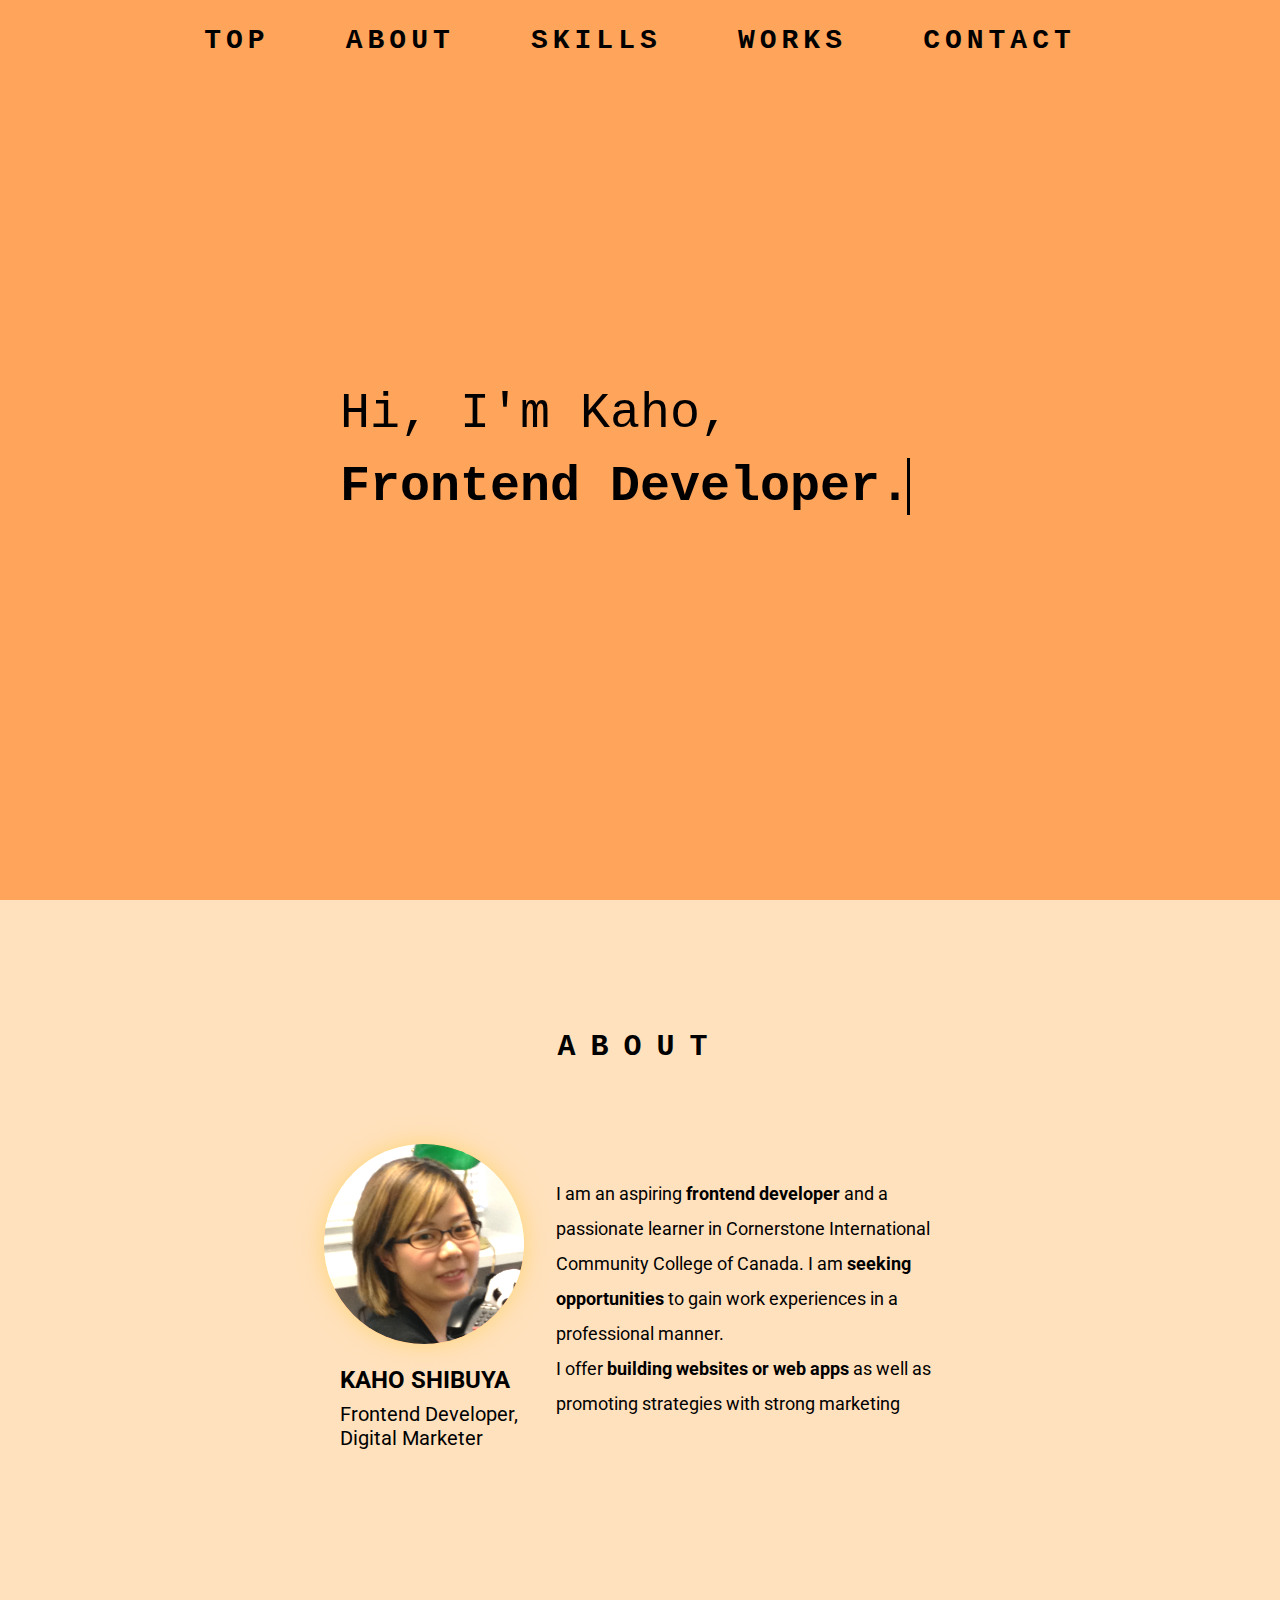
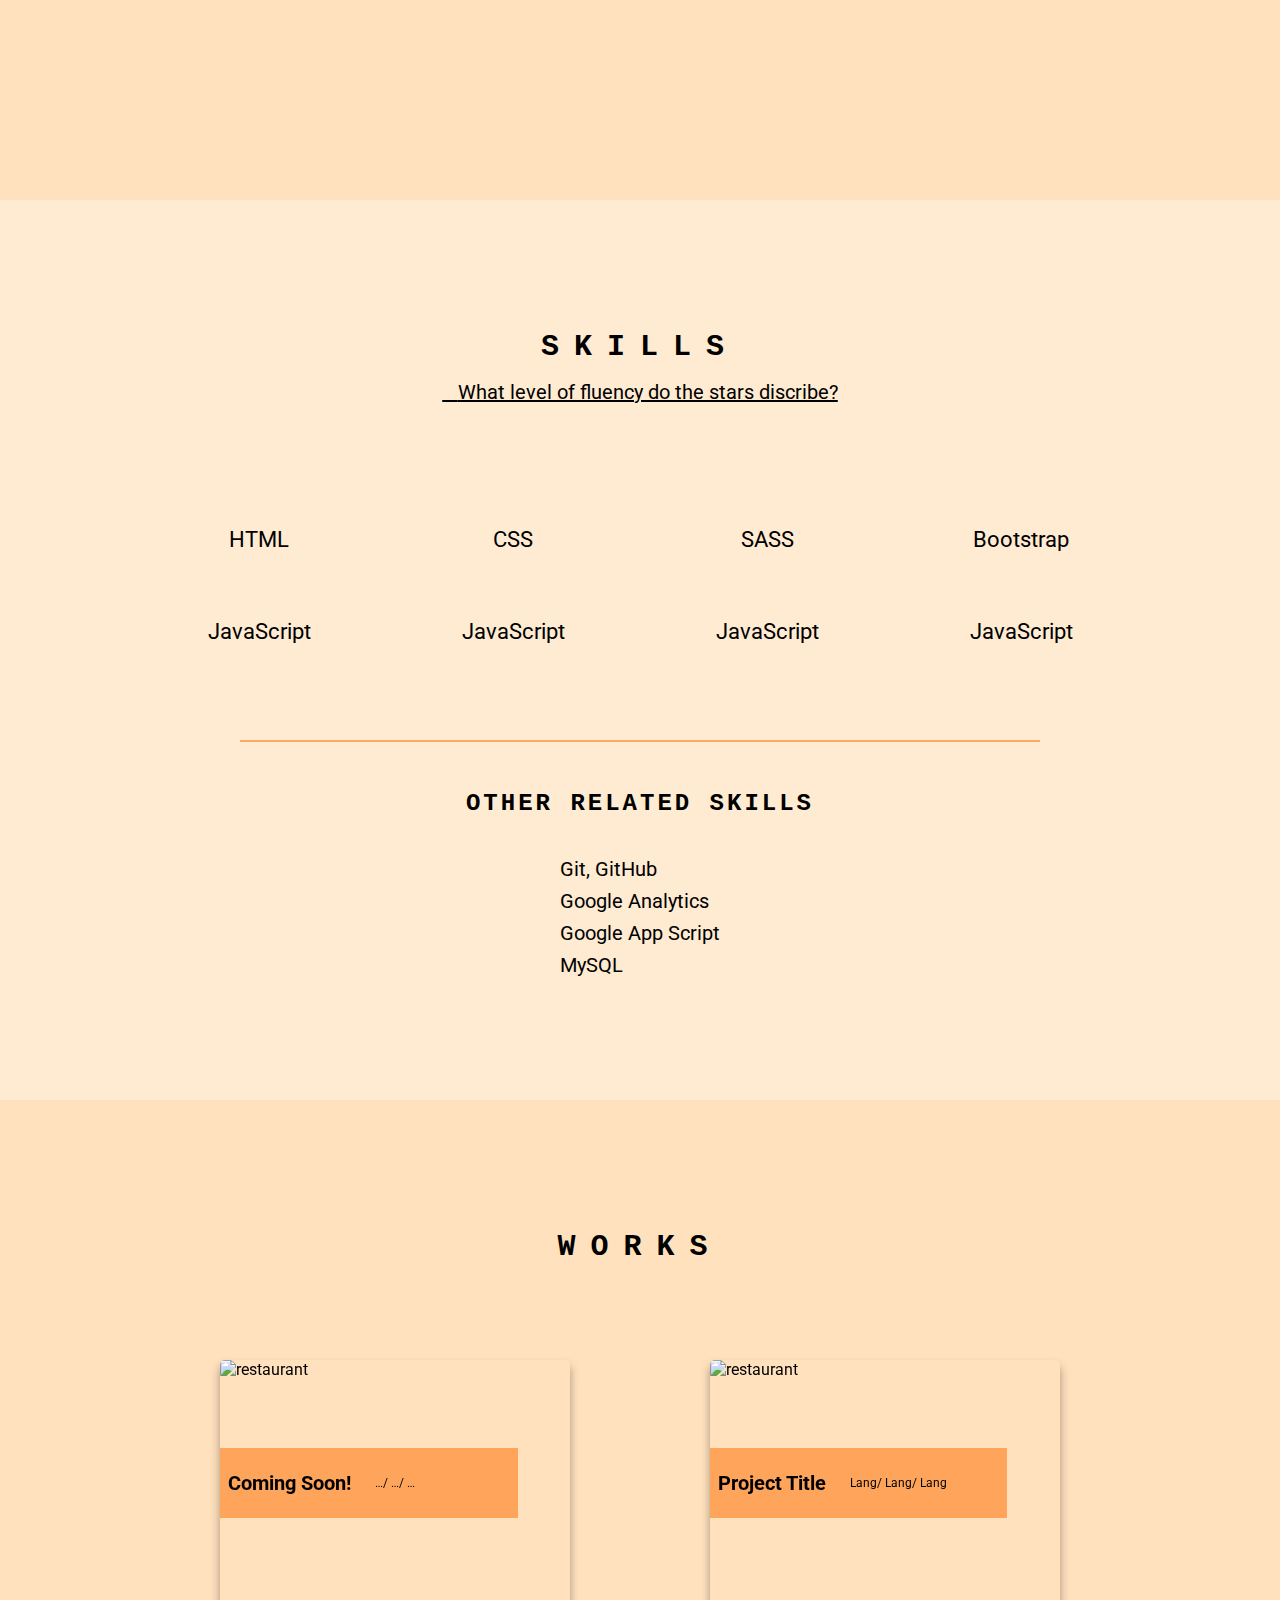
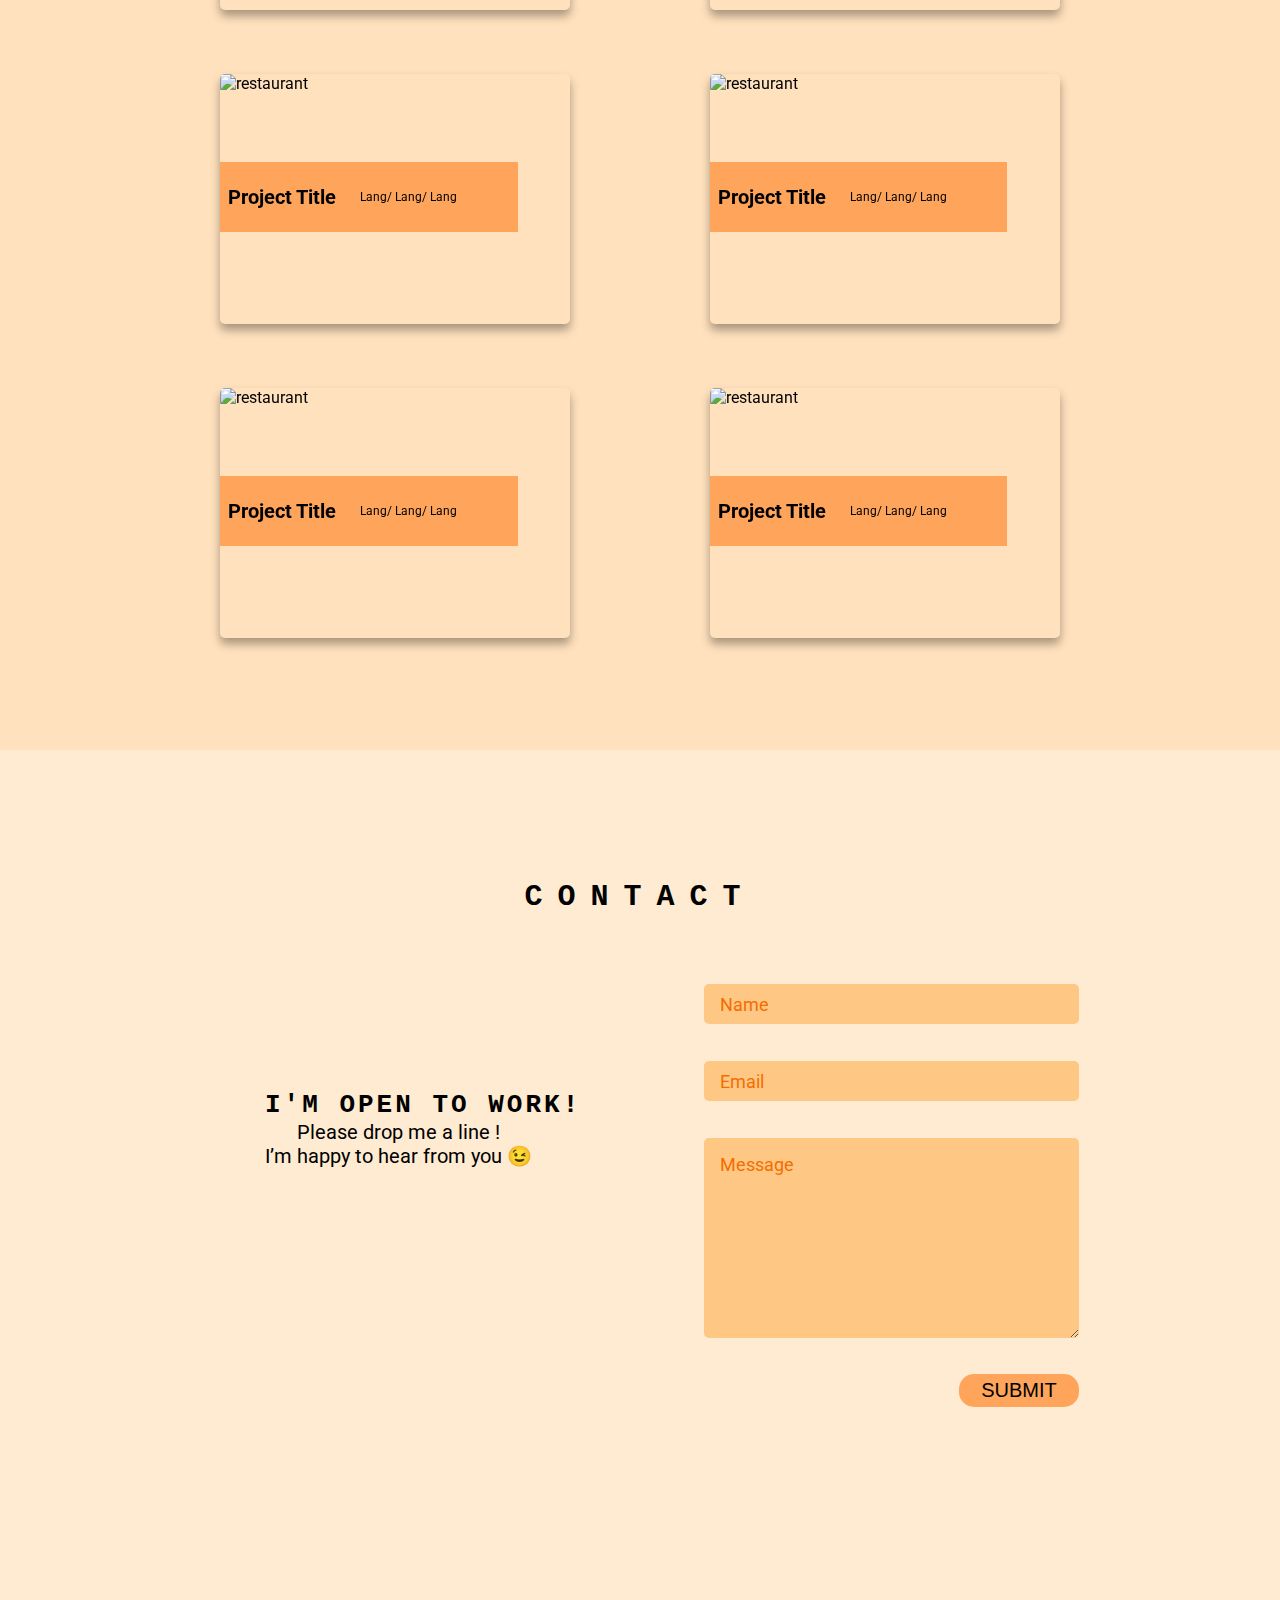
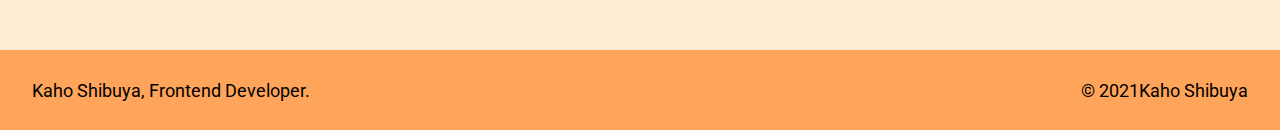
==== commit 3428338f: "Update html file." ====
--- a/index.html
+++ b/index.html
@@ -65,7 +65,7 @@
 					<p>Frontend Developer,<br />Digital Marketer</p>
 					<p>
 						I am an aspiring <strong>frontend developer</strong> and a passionate learner in
-						Cornerstone International Community College. I am <strong>seeking
+						Cornerstone International Community College of Canada. I am <strong>seeking
 						opportunities</strong> to gain work experiences in a professional manner.
 						<br>I offer <strong>building websites or web apps</strong> as well as promoting strategies with strong marketing background.
 					</p>
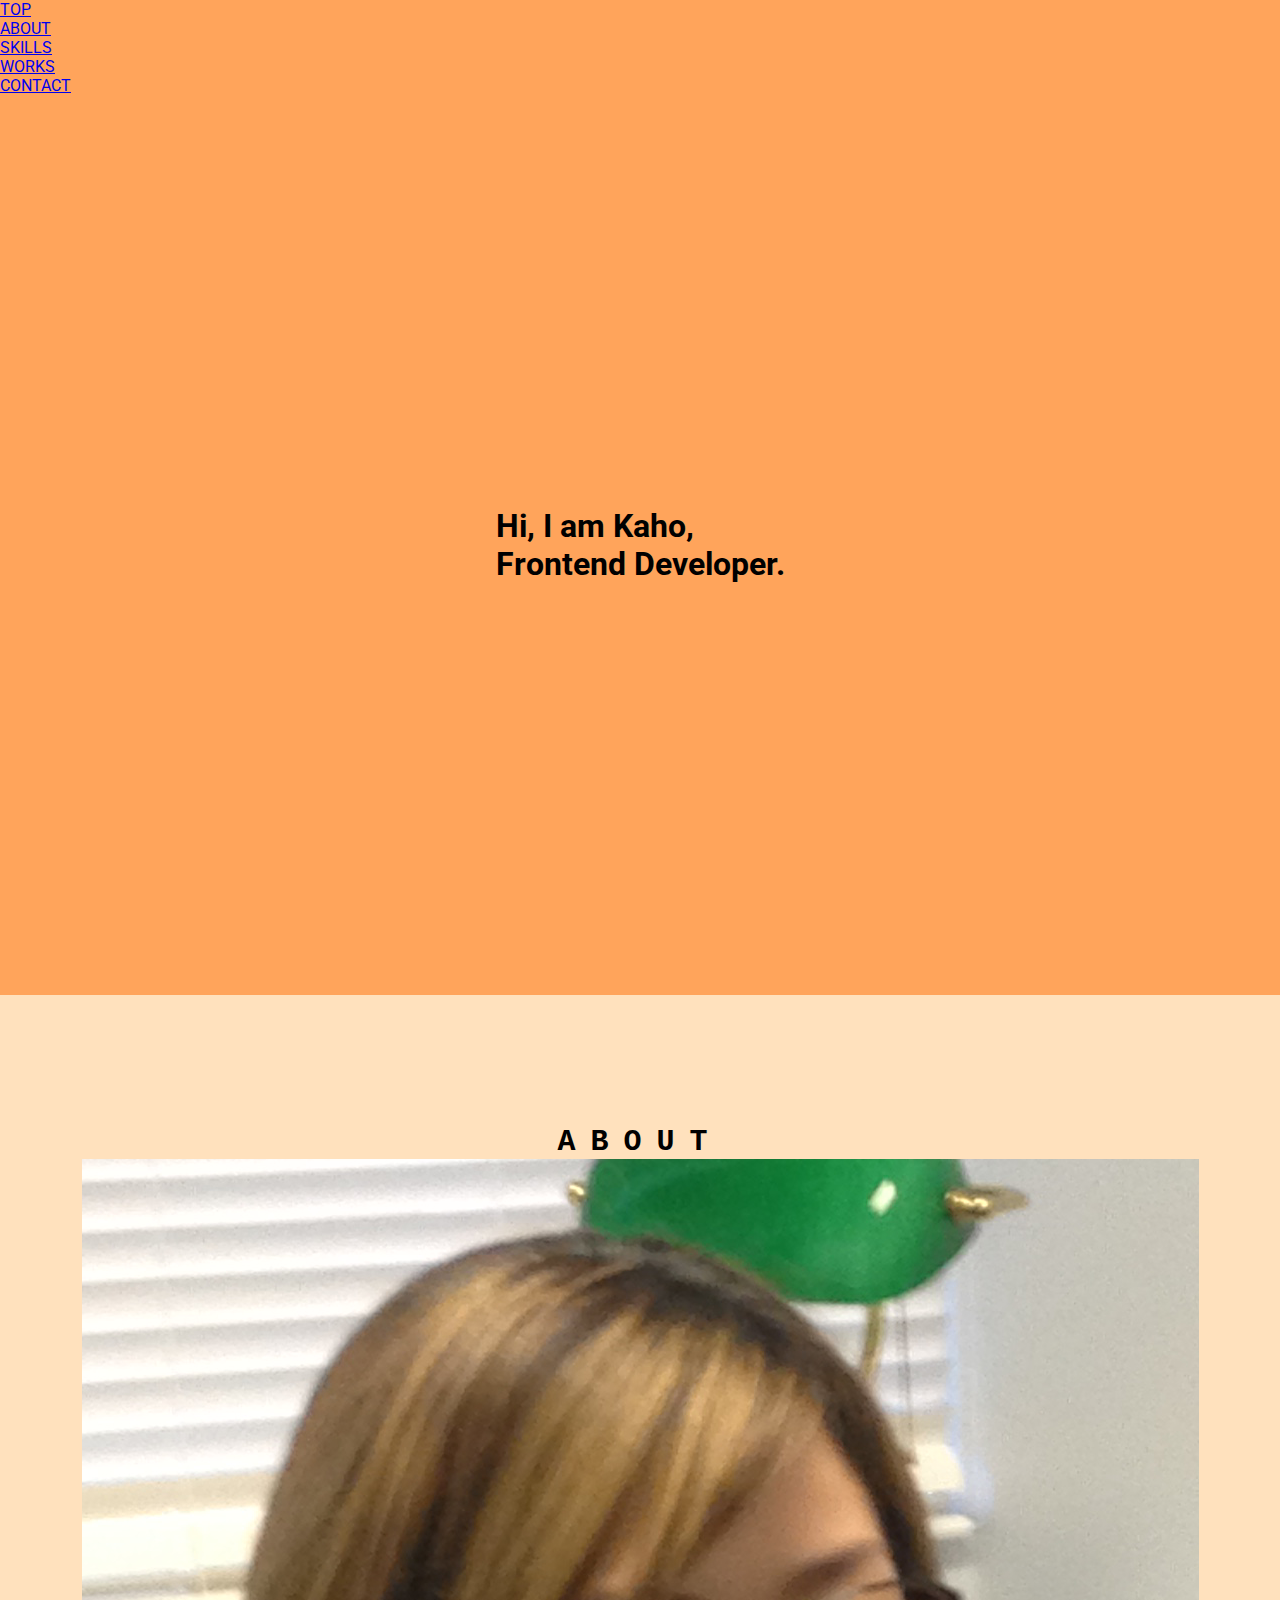
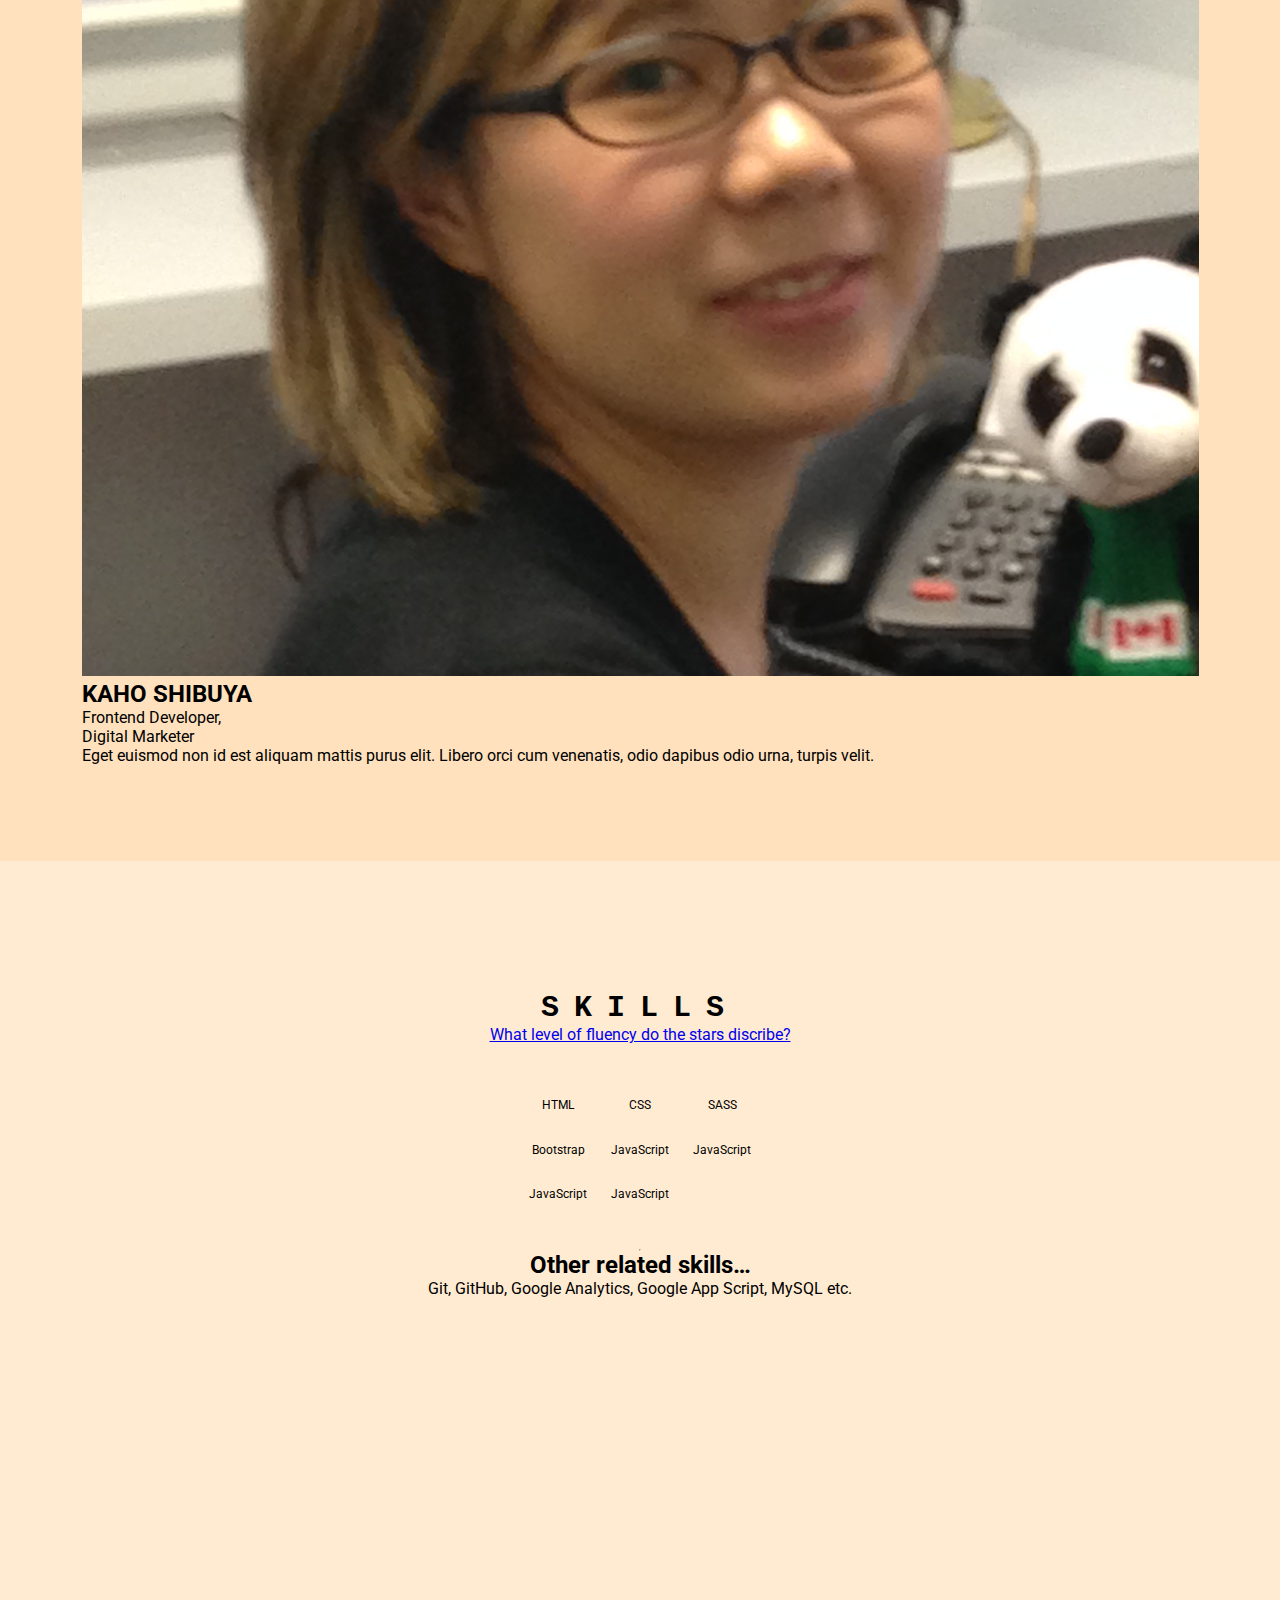
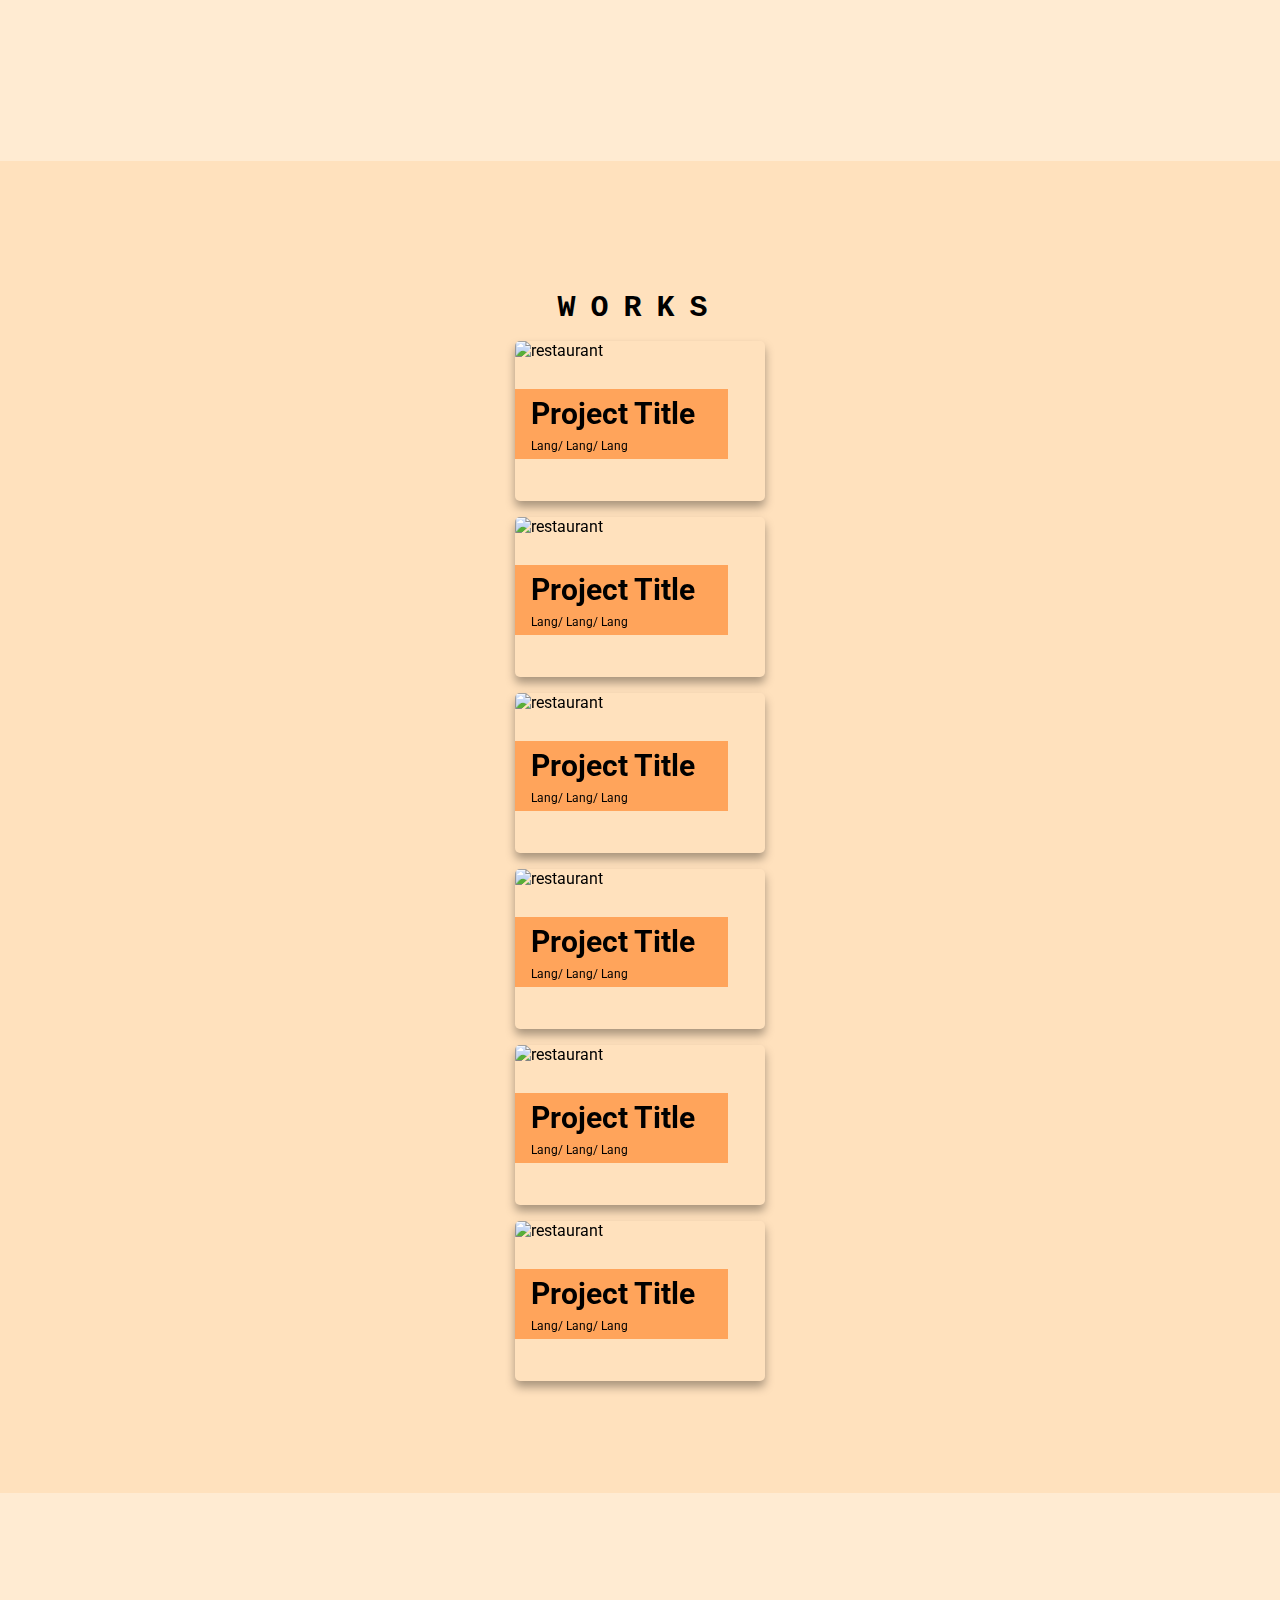
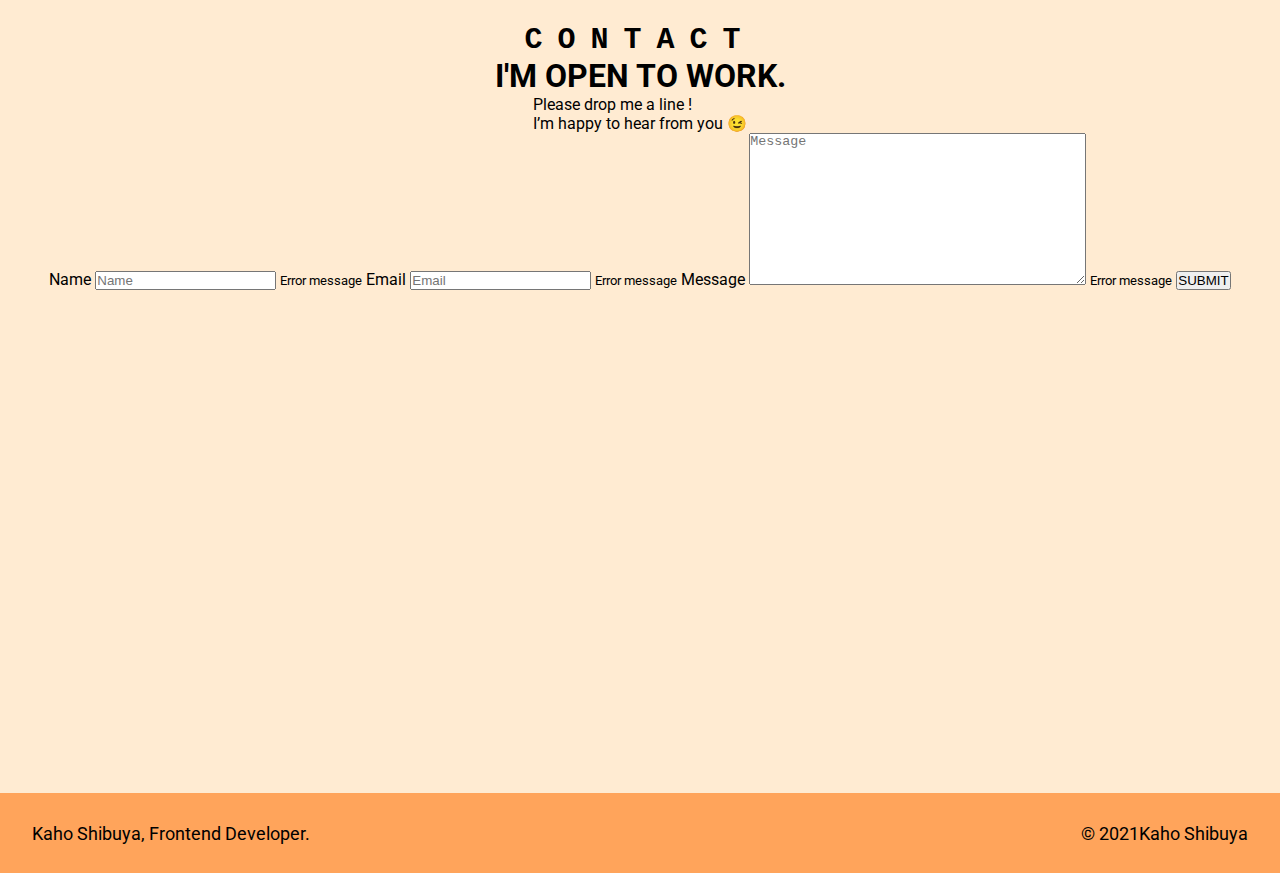
==== commit 50ac30f3: "Update index.html" ====
--- a/index.html
+++ b/index.html
@@ -3,12 +3,21 @@
 	<head>
 		<meta charset="UTF-8" />
 		<meta name="viewport" content="width=device-width, initial-scale=1.0" />
+		<!-- Global site tag (gtag.js) - Google Analytics -->
+		<script async src="https://www.googletagmanager.com/gtag/js?id=G-48JSZP04W6"></script>
+		<script>
+		  window.dataLayer = window.dataLayer || [];
+		  function gtag(){dataLayer.push(arguments);}
+		  gtag('js', new Date());
+
+		  gtag('config', 'G-48JSZP04W6');
+		</script>
 		<link rel="stylesheet" href="./CSS/main.css" />
 		<script
 			src="https://kit.fontawesome.com/33e91fc437.js"
 			crossorigin="anonymous"
 		></script>
-		<title>Kaho Shibuya - Frontend Developer</title>
+		<title>Kaho Shibuya</title>
 	</head>
 	<body>
 		<!-- Hamburger menu button -->
@@ -17,29 +26,12 @@
 		</div>
 		<!-- Social Buttons -->
 		<div class="socialBtn">
-			<a
-				href="https://www.linkedin.com/in/kaho-shibuya-96b644104/"
-				target="_blank"
-				rel="noopener noreferrer"
-				><i class="fab fa-linkedin"></i
-			></a>
-			<a
-				href="https://github.com/shiv-chan"
-				target="_blank"
-				rel="noopener noreferrer"
-				><i class="fab fa-github"></i
-			></a>
-			<a href="#!" target="_blank" rel="noopener noreferrer"
-				><i class="fas fa-file-pdf"></i
-			></a>
-			<a
-				href="https://twitter.com/shivchan_"
-				target="_blank"
-				rel="noopener noreferrer"
-				><i class="fab fa-twitter"></i
-			></a>
+			<a href="https://www.linkedin.com/in/kaho-shibuya-96b644104/" target="_blank" rel="noopener noreferrer"><i class="fab fa-linkedin"></i></a>
+			<a href="https://github.com/shiv-chan" target="_blank" rel="noopener noreferrer"><i class="fab fa-github"></i></a>
+			<a href="#!" target="_blank" rel="noopener noreferrer"><i class="fas fa-file-pdf"></i></a>
+			<a href="https://twitter.com/shivchan_" target="_blank" rel="noopener noreferrer"><i class="fab fa-twitter"></i></a>
 		</div>
-		<div class="menuOverlay">
+		<div class="overlay">
 			<nav>
 				<ul class="menu">
 					<li class="menuItem"><a href="#">TOP</a></li>
@@ -50,430 +42,395 @@
 				</ul>
 			</nav>
 		</div>
-		<header id="header">
-			<div id="headerContainer">
-				<h1>Hi, I'm Kaho,</h1>
-				<h1>Frontend Developer.</h1>
-			</div>
+		<header id="top">
+			<h1>Hi, I am Kaho,<br /><span>Frontend Developer.</span></h1>
 		</header>
 		<section id="about">
-			<div id="aboutContainer">
-				<h1>ABOUT</h1>
-				<div class="profile">
-					<img src="./Images/Profile.png" alt="Kaho Shibuya" />
+			<h1>ABOUT</h1>
+			<div class="profile">
+				<img src="./Images/Profile.png" alt="Kaho Shibuya" />
+				<div class="profileSummary">
 					<h2>KAHO SHIBUYA</h2>
 					<p>Frontend Developer,<br />Digital Marketer</p>
 					<p>
-						I am an aspiring <strong>frontend developer</strong> and a passionate learner in
-						Cornerstone International Community College of Canada. I am <strong>seeking
-						opportunities</strong> to gain work experiences in a professional manner.
-						<br>I offer <strong>building websites or web apps</strong> as well as promoting strategies with strong marketing background.
+						Eget euismod non id est aliquam mattis purus elit. Libero orci cum
+						venenatis, odio dapibus odio urna, turpis velit.
 					</p>
 				</div>
 			</div>
 		</section>
 		<section id="skills">
+			<h1>SKILLS</h1>
+			<a href="#skills" id="starDiscription"
+				>What level of fluency do the stars discribe?</a
+			>
 			<!-- Modal -->
 			<div id="modal">
 				<span class="close">&times;</span>
-				<div class="skillLevel">
-					<h2><i class="fas fa-star"></i>Familiar</h2>
-					<p>
-						Can make things work by collaging code snippets together from
-						external referrences.
-					</p>
-				</div>
-				<div class="skillLevel">
-					<h2>
-						<i class="fas fa-star"></i><i class="fas fa-star"></i>Proficient
-					</h2>
-					<p>
-						Occassional reference to Stack external referrences, but have good
-						understanding of what the code is doing.
-					</p>
-				</div>
-				<div class="skillLevel">
-					<h2>
-						<i class="fas fa-star"></i><i class="fas fa-star"></i
-						><i class="fas fa-star"></i>Excellent
-					</h2>
-					<p>
-						Can code without external referrences or with minimal referrence to
-						documentations.
-					</p>
-				</div>
+				<h2><i class="fas fa-star"></i>Familiar</h2>
+				<p>
+					Can make things work by collaging code snippets together from external
+					referrences.
+				</p>
+				<h2>
+					<i class="fas fa-star"></i><i class="fas fa-star"></i>Proficient
+				</h2>
+				<p>
+					Occassional reference to Stack external referrences, but have good
+					understanding of what the code is doing.
+				</p>
+				<h2>
+					<i class="fas fa-star"></i><i class="fas fa-star"></i
+					><i class="fas fa-star"></i>Excellent
+				</h2>
+				<p>
+					Can code without external referrences or with minimal referrence to
+					documentations.
+				</p>
 			</div>
 			<!-- Modal end -->
-			<div id="skillsContainer">
-				<h1>SKILLS</h1>
-				<a href="#skills" id="starDiscription"
-					>What level of fluency do the stars discribe?</a
-				>
-
-				<div class="langList">
-					<div class="langListItem">
-						<div class="stars">
-							<div class="backStars">
-								<i class="far fa-star"></i>
-								<i class="far fa-star"></i>
-								<i class="far fa-star"></i>
-
-								<div class="frontStars" id="html">
-									<i class="fas fa-star"></i>
-									<i class="fas fa-star"></i>
-									<i class="fas fa-star"></i>
-								</div>
-							</div>
-						</div>
-						<i class="fab fa-html5"></i>
-						<span>HTML</span>
-					</div>
-					<div class="langListItem">
-						<div class="stars">
-							<div class="backStars">
-								<i class="far fa-star"></i>
-								<i class="far fa-star"></i>
-								<i class="far fa-star"></i>
-
-								<div class="frontStars" id="css">
-									<i class="fas fa-star"></i>
-									<i class="fas fa-star"></i>
-									<i class="fas fa-star"></i>
-								</div>
-							</div>
-						</div>
-						<i class="fab fa-css3-alt"></i>
-						<span>CSS</span>
-					</div>
-					<div class="langListItem">
-						<div class="stars">
-							<div class="backStars">
-								<i class="far fa-star"></i>
-								<i class="far fa-star"></i>
-								<i class="far fa-star"></i>
-
-								<div class="frontStars" id="sass">
-									<i class="fas fa-star"></i>
-									<i class="fas fa-star"></i>
-									<i class="fas fa-star"></i>
-								</div>
-							</div>
-						</div>
-						<i class="fab fa-sass"></i>
-						<span>SASS</span>
-					</div>
-					<div class="langListItem">
-						<div class="stars">
-							<div class="backStars">
-								<i class="far fa-star"></i>
-								<i class="far fa-star"></i>
-								<i class="far fa-star"></i>
-
-								<div class="frontStars" id="bootstrap">
-									<i class="fas fa-star"></i>
-									<i class="fas fa-star"></i>
-									<i class="fas fa-star"></i>
-								</div>
-							</div>
-						</div>
-						<i class="fab fa-bootstrap"></i>
-						<span>Bootstrap</span>
-					</div>
-					<div class="langListItem">
-						<div class="stars">
-							<div class="backStars">
-								<i class="far fa-star"></i>
-								<i class="far fa-star"></i>
-								<i class="far fa-star"></i>
-
-								<div class="frontStars" id="javascript">
-									<i class="fas fa-star"></i>
-									<i class="fas fa-star"></i>
-									<i class="fas fa-star"></i>
-								</div>
-							</div>
-						</div>
-						<i class="fab fa-js-square"></i>
-						<span>JavaScript</span>
-					</div>
-					<div class="langListItem">
-						<div class="stars">
-							<div class="backStars">
-								<i class="far fa-star"></i>
-								<i class="far fa-star"></i>
-								<i class="far fa-star"></i>
-
-								<div class="frontStars">
-									<i class="fas fa-star"></i>
-									<i class="fas fa-star"></i>
-									<i class="fas fa-star"></i>
-								</div>
-							</div>
-						</div>
-						<i class="fab fa-js-square"></i>
-						<span>JavaScript</span>
-					</div>
-					<div class="langListItem">
-						<div class="stars">
-							<div class="backStars">
-								<i class="far fa-star"></i>
-								<i class="far fa-star"></i>
-								<i class="far fa-star"></i>
-
-								<div class="frontStars">
-									<i class="fas fa-star"></i>
-									<i class="fas fa-star"></i>
-									<i class="fas fa-star"></i>
-								</div>
-							</div>
-						</div>
-						<i class="fab fa-js-square"></i>
-						<span>JavaScript</span>
-					</div>
-					<div class="langListItem">
-						<div class="stars">
-							<div class="backStars">
-								<i class="far fa-star"></i>
-								<i class="far fa-star"></i>
-								<i class="far fa-star"></i>
-
-								<div class="frontStars">
-									<i class="fas fa-star"></i>
-									<i class="fas fa-star"></i>
-									<i class="fas fa-star"></i>
-								</div>
-							</div>
-						</div>
-						<i class="fab fa-js-square"></i>
-						<span>JavaScript</span>
-					</div>
-				</div>
-				<hr />
-				<h2>Other related skills</h2>
-				<ul class="skillsList">
-					<li>Git, GitHub</li>
-					<li>Google Analytics</li>
-					<li>Google App Script</li>
-					<li>MySQL</li>
-				</ul>
+			<div class="langList">
+				<div class="langListItem">
+					<div class="stars">
+						<div class="backStars">
+							<i class="far fa-star"></i>
+							<i class="far fa-star"></i>
+							<i class="far fa-star"></i>
+
+							<div class="frontStars" id="html">
+								<i class="fas fa-star"></i>
+								<i class="fas fa-star"></i>
+								<i class="fas fa-star"></i>
+							</div>
+						</div>
+					</div>
+					<i class="fab fa-html5"></i>
+					<span>HTML</span>
+				</div>
+				<div class="langListItem">
+					<div class="stars">
+						<div class="backStars">
+							<i class="far fa-star"></i>
+							<i class="far fa-star"></i>
+							<i class="far fa-star"></i>
+
+							<div class="frontStars" id="css">
+								<i class="fas fa-star"></i>
+								<i class="fas fa-star"></i>
+								<i class="fas fa-star"></i>
+							</div>
+						</div>
+					</div>
+					<i class="fab fa-css3-alt"></i>
+					<span>CSS</span>
+				</div>
+				<div class="langListItem">
+					<div class="stars">
+						<div class="backStars">
+							<i class="far fa-star"></i>
+							<i class="far fa-star"></i>
+							<i class="far fa-star"></i>
+
+							<div class="frontStars" id="sass">
+								<i class="fas fa-star"></i>
+								<i class="fas fa-star"></i>
+								<i class="fas fa-star"></i>
+							</div>
+						</div>
+					</div>
+					<i class="fab fa-sass"></i>
+					<span>SASS</span>
+				</div>
+				<div class="langListItem">
+					<div class="stars">
+						<div class="backStars">
+							<i class="far fa-star"></i>
+							<i class="far fa-star"></i>
+							<i class="far fa-star"></i>
+
+							<div class="frontStars" id="bootstrap">
+								<i class="fas fa-star"></i>
+								<i class="fas fa-star"></i>
+								<i class="fas fa-star"></i>
+							</div>
+						</div>
+					</div>
+					<i class="fab fa-bootstrap"></i>
+					<span>Bootstrap</span>
+				</div>
+				<div class="langListItem">
+					<div class="stars">
+						<div class="backStars">
+							<i class="far fa-star"></i>
+							<i class="far fa-star"></i>
+							<i class="far fa-star"></i>
+
+							<div class="frontStars" id="javascript">
+								<i class="fas fa-star"></i>
+								<i class="fas fa-star"></i>
+								<i class="fas fa-star"></i>
+							</div>
+						</div>
+					</div>
+					<i class="fab fa-js-square"></i>
+					<span>JavaScript</span>
+				</div>
+				<div class="langListItem">
+					<div class="stars">
+						<div class="backStars">
+							<i class="far fa-star"></i>
+							<i class="far fa-star"></i>
+							<i class="far fa-star"></i>
+
+							<div class="frontStars">
+								<i class="fas fa-star"></i>
+								<i class="fas fa-star"></i>
+								<i class="fas fa-star"></i>
+							</div>
+						</div>
+					</div>
+					<i class="fab fa-js-square"></i>
+					<span>JavaScript</span>
+				</div>
+				<div class="langListItem">
+					<div class="stars">
+						<div class="backStars">
+							<i class="far fa-star"></i>
+							<i class="far fa-star"></i>
+							<i class="far fa-star"></i>
+
+							<div class="frontStars">
+								<i class="fas fa-star"></i>
+								<i class="fas fa-star"></i>
+								<i class="fas fa-star"></i>
+							</div>
+						</div>
+					</div>
+					<i class="fab fa-js-square"></i>
+					<span>JavaScript</span>
+				</div>
+				<div class="langListItem">
+					<div class="stars">
+						<div class="backStars">
+							<i class="far fa-star"></i>
+							<i class="far fa-star"></i>
+							<i class="far fa-star"></i>
+
+							<div class="frontStars">
+								<i class="fas fa-star"></i>
+								<i class="fas fa-star"></i>
+								<i class="fas fa-star"></i>
+							</div>
+						</div>
+					</div>
+					<i class="fab fa-js-square"></i>
+					<span>JavaScript</span>
+				</div>
 			</div>
+			<hr />
+			<h2>Other related skills…</h2>
+			<p>Git, GitHub, Google Analytics, Google App Script, MySQL etc.</p>
 		</section>
 		<section id="works">
-			<div id="worksContainer">
-				<h1>WORKS</h1>
-				<div class="worksList">
-					<div class="worksListItem">
-						<div class="projectFront">
-							<img
-								src="https://images.unsplash.com/photo-1466978913421-dad2ebd01d17?ixlib=rb-1.2.1&ixid=MXwxMjA3fDB8MHxwaG90by1wYWdlfHx8fGVufDB8fHw%3D&auto=format&fit=crop&w=1267&q=80"
-								alt="restaurant"
-							/>
-							<div class="projectFrontTitle">
-								<div class="projectFrontTitleInner">
-									<h1>Coming Soon!</h1>
-									<h3>…/ …/ …</h3>
-								</div>
-							</div>
-						</div>
-						<div class="projectBack">
-							<p>
-								Scelerisque egestas libero, aliquam iaculis tristique lobortis.
-								Vitae mi metus enim aliquet.
-							</p>
-							<div class="links">
-								<a href="#!" class="projectsBtn">
-									<i class="fas fa-eye"></i> Preview
-								</a>
-								<a href="#!" class="projectsBtn">
-									<i class="fab fa-github"></i> GitHub
-								</a>
-							</div>
-						</div>
-					</div>
-					<div class="worksListItem">
-						<div class="projectFront">
-							<img
-								src="https://images.unsplash.com/photo-1466978913421-dad2ebd01d17?ixlib=rb-1.2.1&ixid=MXwxMjA3fDB8MHxwaG90by1wYWdlfHx8fGVufDB8fHw%3D&auto=format&fit=crop&w=1267&q=80"
-								alt="restaurant"
-							/>
-							<div class="projectFrontTitle">
-								<div class="projectFrontTitleInner">
-									<h1>Project Title</h1>
-									<h3>Lang/ Lang/ Lang</h3>
-								</div>
-							</div>
-						</div>
-						<div class="projectBack">
-							<p>
-								Scelerisque egestas libero, aliquam iaculis tristique lobortis.
-								Vitae mi metus enim aliquet.
-							</p>
-							<div class="links">
-								<a href="#!" class="projectsBtn">
-									<i class="fas fa-eye"></i> Preview
-								</a>
-								<a href="#!" class="projectsBtn">
-									<i class="fab fa-github"></i> GitHub
-								</a>
-							</div>
-						</div>
-					</div>
-					<div class="worksListItem">
-						<div class="projectFront">
-							<img
-								src="https://images.unsplash.com/photo-1466978913421-dad2ebd01d17?ixlib=rb-1.2.1&ixid=MXwxMjA3fDB8MHxwaG90by1wYWdlfHx8fGVufDB8fHw%3D&auto=format&fit=crop&w=1267&q=80"
-								alt="restaurant"
-							/>
-							<div class="projectFrontTitle">
-								<div class="projectFrontTitleInner">
-									<h1>Project Title</h1>
-									<h3>Lang/ Lang/ Lang</h3>
-								</div>
-							</div>
-						</div>
-						<div class="projectBack">
-							<p>
-								Scelerisque egestas libero, aliquam iaculis tristique lobortis.
-								Vitae mi metus enim aliquet.
-							</p>
-							<div class="links">
-								<a href="#!" class="projectsBtn">
-									<i class="fas fa-eye"></i> Preview
-								</a>
-								<a href="#!" class="projectsBtn">
-									<i class="fab fa-github"></i> GitHub
-								</a>
-							</div>
-						</div>
-					</div>
-					<div class="worksListItem">
-						<div class="projectFront">
-							<img
-								src="https://images.unsplash.com/photo-1466978913421-dad2ebd01d17?ixlib=rb-1.2.1&ixid=MXwxMjA3fDB8MHxwaG90by1wYWdlfHx8fGVufDB8fHw%3D&auto=format&fit=crop&w=1267&q=80"
-								alt="restaurant"
-							/>
-							<div class="projectFrontTitle">
-								<div class="projectFrontTitleInner">
-									<h1>Project Title</h1>
-									<h3>Lang/ Lang/ Lang</h3>
-								</div>
-							</div>
-						</div>
-						<div class="projectBack">
-							<p>
-								Scelerisque egestas libero, aliquam iaculis tristique lobortis.
-								Vitae mi metus enim aliquet.
-							</p>
-							<div class="links">
-								<a href="#!" class="projectsBtn">
-									<i class="fas fa-eye"></i> Preview
-								</a>
-								<a href="#!" class="projectsBtn">
-									<i class="fab fa-github"></i> GitHub
-								</a>
-							</div>
-						</div>
-					</div>
-					<div class="worksListItem">
-						<div class="projectFront">
-							<img
-								src="https://images.unsplash.com/photo-1466978913421-dad2ebd01d17?ixlib=rb-1.2.1&ixid=MXwxMjA3fDB8MHxwaG90by1wYWdlfHx8fGVufDB8fHw%3D&auto=format&fit=crop&w=1267&q=80"
-								alt="restaurant"
-							/>
-							<div class="projectFrontTitle">
-								<div class="projectFrontTitleInner">
-									<h1>Project Title</h1>
-									<h3>Lang/ Lang/ Lang</h3>
-								</div>
-							</div>
-						</div>
-						<div class="projectBack">
-							<p>
-								Scelerisque egestas libero, aliquam iaculis tristique lobortis.
-								Vitae mi metus enim aliquet.
-							</p>
-							<div class="links">
-								<a href="#!" class="projectsBtn">
-									<i class="fas fa-eye"></i> Preview
-								</a>
-								<a href="#!" class="projectsBtn">
-									<i class="fab fa-github"></i> GitHub
-								</a>
-							</div>
-						</div>
-					</div>
-					<div class="worksListItem">
-						<div class="projectFront">
-							<img
-								src="https://images.unsplash.com/photo-1466978913421-dad2ebd01d17?ixlib=rb-1.2.1&ixid=MXwxMjA3fDB8MHxwaG90by1wYWdlfHx8fGVufDB8fHw%3D&auto=format&fit=crop&w=1267&q=80"
-								alt="restaurant"
-							/>
-							<div class="projectFrontTitle">
-								<div class="projectFrontTitleInner">
-									<h1>Project Title</h1>
-									<h3>Lang/ Lang/ Lang</h3>
-								</div>
-							</div>
-						</div>
-						<div class="projectBack">
-							<p>
-								Scelerisque egestas libero, aliquam iaculis tristique lobortis.
-								Vitae mi metus enim aliquet.
-							</p>
-							<div class="links">
-								<a href="#!" class="projectsBtn">
-									<i class="fas fa-eye"></i> Preview
-								</a>
-								<a href="#!" class="projectsBtn">
-									<i class="fab fa-github"></i> GitHub
-								</a>
-							</div>
+			<h1>WORKS</h1>
+			<div class="worksList">
+				<div class="worksListItem">
+					<div class="projectFront">
+						<img
+							src="https://images.unsplash.com/photo-1466978913421-dad2ebd01d17?ixlib=rb-1.2.1&ixid=MXwxMjA3fDB8MHxwaG90by1wYWdlfHx8fGVufDB8fHw%3D&auto=format&fit=crop&w=1267&q=80"
+							alt="restaurant"
+						/>
+						<div class="projectFrontTitle">
+							<div class="projectFrontTitleInner">
+								<h1>Project Title</h1>
+								<h3>Lang/ Lang/ Lang</h3>
+							</div>
+						</div>
+					</div>
+					<div class="projectBack">
+						<p>
+							Scelerisque egestas libero, aliquam iaculis tristique lobortis.
+							Vitae mi metus enim aliquet.
+						</p>
+						<div class="links">
+							<a href="#!" class="projectsBtn">
+								<i class="fas fa-eye"></i> Preview
+							</a>
+							<a href="#!" class="projectsBtn">
+								<i class="fab fa-github"></i> GitHub
+							</a>
+						</div>
+					</div>
+				</div>
+				<div class="worksListItem">
+					<div class="projectFront">
+						<img
+							src="https://images.unsplash.com/photo-1466978913421-dad2ebd01d17?ixlib=rb-1.2.1&ixid=MXwxMjA3fDB8MHxwaG90by1wYWdlfHx8fGVufDB8fHw%3D&auto=format&fit=crop&w=1267&q=80"
+							alt="restaurant"
+						/>
+						<div class="projectFrontTitle">
+							<div class="projectFrontTitleInner">
+								<h1>Project Title</h1>
+								<h3>Lang/ Lang/ Lang</h3>
+							</div>
+						</div>
+					</div>
+					<div class="projectBack">
+						<p>
+							Scelerisque egestas libero, aliquam iaculis tristique lobortis.
+							Vitae mi metus enim aliquet.
+						</p>
+						<div class="links">
+							<a href="#!" class="projectsBtn">
+								<i class="fas fa-eye"></i> Preview
+							</a>
+							<a href="#!" class="projectsBtn">
+								<i class="fab fa-github"></i> GitHub
+							</a>
+						</div>
+					</div>
+				</div>
+				<div class="worksListItem">
+					<div class="projectFront">
+						<img
+							src="https://images.unsplash.com/photo-1466978913421-dad2ebd01d17?ixlib=rb-1.2.1&ixid=MXwxMjA3fDB8MHxwaG90by1wYWdlfHx8fGVufDB8fHw%3D&auto=format&fit=crop&w=1267&q=80"
+							alt="restaurant"
+						/>
+						<div class="projectFrontTitle">
+							<div class="projectFrontTitleInner">
+								<h1>Project Title</h1>
+								<h3>Lang/ Lang/ Lang</h3>
+							</div>
+						</div>
+					</div>
+					<div class="projectBack">
+						<p>
+							Scelerisque egestas libero, aliquam iaculis tristique lobortis.
+							Vitae mi metus enim aliquet.
+						</p>
+						<div class="links">
+							<a href="#!" class="projectsBtn">
+								<i class="fas fa-eye"></i> Preview
+							</a>
+							<a href="#!" class="projectsBtn">
+								<i class="fab fa-github"></i> GitHub
+							</a>
+						</div>
+					</div>
+				</div>
+				<div class="worksListItem">
+					<div class="projectFront">
+						<img
+							src="https://images.unsplash.com/photo-1466978913421-dad2ebd01d17?ixlib=rb-1.2.1&ixid=MXwxMjA3fDB8MHxwaG90by1wYWdlfHx8fGVufDB8fHw%3D&auto=format&fit=crop&w=1267&q=80"
+							alt="restaurant"
+						/>
+						<div class="projectFrontTitle">
+							<div class="projectFrontTitleInner">
+								<h1>Project Title</h1>
+								<h3>Lang/ Lang/ Lang</h3>
+							</div>
+						</div>
+					</div>
+					<div class="projectBack">
+						<p>
+							Scelerisque egestas libero, aliquam iaculis tristique lobortis.
+							Vitae mi metus enim aliquet.
+						</p>
+						<div class="links">
+							<a href="#!" class="projectsBtn">
+								<i class="fas fa-eye"></i> Preview
+							</a>
+							<a href="#!" class="projectsBtn">
+								<i class="fab fa-github"></i> GitHub
+							</a>
+						</div>
+					</div>
+				</div>
+				<div class="worksListItem">
+					<div class="projectFront">
+						<img
+							src="https://images.unsplash.com/photo-1466978913421-dad2ebd01d17?ixlib=rb-1.2.1&ixid=MXwxMjA3fDB8MHxwaG90by1wYWdlfHx8fGVufDB8fHw%3D&auto=format&fit=crop&w=1267&q=80"
+							alt="restaurant"
+						/>
+						<div class="projectFrontTitle">
+							<div class="projectFrontTitleInner">
+								<h1>Project Title</h1>
+								<h3>Lang/ Lang/ Lang</h3>
+							</div>
+						</div>
+					</div>
+					<div class="projectBack">
+						<p>
+							Scelerisque egestas libero, aliquam iaculis tristique lobortis.
+							Vitae mi metus enim aliquet.
+						</p>
+						<div class="links">
+							<a href="#!" class="projectsBtn">
+								<i class="fas fa-eye"></i> Preview
+							</a>
+							<a href="#!" class="projectsBtn">
+								<i class="fab fa-github"></i> GitHub
+							</a>
+						</div>
+					</div>
+				</div>
+				<div class="worksListItem">
+					<div class="projectFront">
+						<img
+							src="https://images.unsplash.com/photo-1466978913421-dad2ebd01d17?ixlib=rb-1.2.1&ixid=MXwxMjA3fDB8MHxwaG90by1wYWdlfHx8fGVufDB8fHw%3D&auto=format&fit=crop&w=1267&q=80"
+							alt="restaurant"
+						/>
+						<div class="projectFrontTitle">
+							<div class="projectFrontTitleInner">
+								<h1>Project Title</h1>
+								<h3>Lang/ Lang/ Lang</h3>
+							</div>
+						</div>
+					</div>
+					<div class="projectBack">
+						<p>
+							Scelerisque egestas libero, aliquam iaculis tristique lobortis.
+							Vitae mi metus enim aliquet.
+						</p>
+						<div class="links">
+							<a href="#!" class="projectsBtn">
+								<i class="fas fa-eye"></i> Preview
+							</a>
+							<a href="#!" class="projectsBtn">
+								<i class="fab fa-github"></i> GitHub
+							</a>
 						</div>
 					</div>
 				</div>
 			</div>
 		</section>
 		<section id="contact">
-			<div id="contactContainer">
-				<h1>CONTACT</h1>
-				<h1>I'M OPEN TO WORK!</h1>
-				<p>Please drop me a line !<br />I’m happy to hear from you &#128521;</p>
-				<form>
-					<label for="name">Name</label>
-					<input
-						type="text"
-						placeholder="Name"
-						id="name"
-						class="formControl"
-						required
-					/>
-					<i class="fas fa-exclamation-circle"></i>
-					<small>Error message</small>
-					<label for="email">Email</label>
-					<input
-						type="email"
-						placeholder="Email"
-						id="email"
-						class="formControl"
-						required
-					/>
-					<i class="fas fa-exclamation-circle"></i>
-					<small>Error message</small>
-					<label for="message">Message</label>
-					<textarea
-						name="massage"
-						id="message"
-						cols="40"
-						rows="10"
-						placeholder="Message"
-						class="formControl"
-						required
-					></textarea>
-					<i class="fas fa-exclamation-circle"></i>
-					<small>Error message</small>
-					<button type="submit"><span>SUBMIT</span></button>
-				</form>
-			</div>
+			<h1>CONTACT</h1>
+			<h1>I'M OPEN TO WORK.</h1>
+			<p>Please drop me a line !<br />I’m happy to hear from you &#128521;</p>
+			<form>
+				<label for="name">Name</label>
+				<input type="text" placeholder="Name" id="name" class="formControl" required />
+				<i class="fas fa-exclamation-circle"></i>
+				<small>Error message</small>
+				<label for="email">Email</label>
+				<input type="email" placeholder="Email" id="email" class="formControl" required />
+				<i class="fas fa-exclamation-circle"></i>
+				<small>Error message</small>
+				<label for="message">Message</label>
+				<textarea
+					name="massage"
+					id="message"
+					cols="40"
+					rows="10"
+					placeholder="Message"
+					class="formControl"
+					required
+				></textarea>
+				<i class="fas fa-exclamation-circle"></i>
+				<small>Error message</small>
+				<button type="submit"><span>SUBMIT</span></button>
+			</form>
 		</section>
 		<footer>
 			<div>Kaho Shibuya, Frontend Developer.</div>
--- a/CSS/main.css
+++ b/CSS/main.css
@@ -742,7 +742,6 @@
   width: auto;
   max-width: 280px;
   min-width: 120px;
-  overflow: hidden;
 }
 
 #skills {
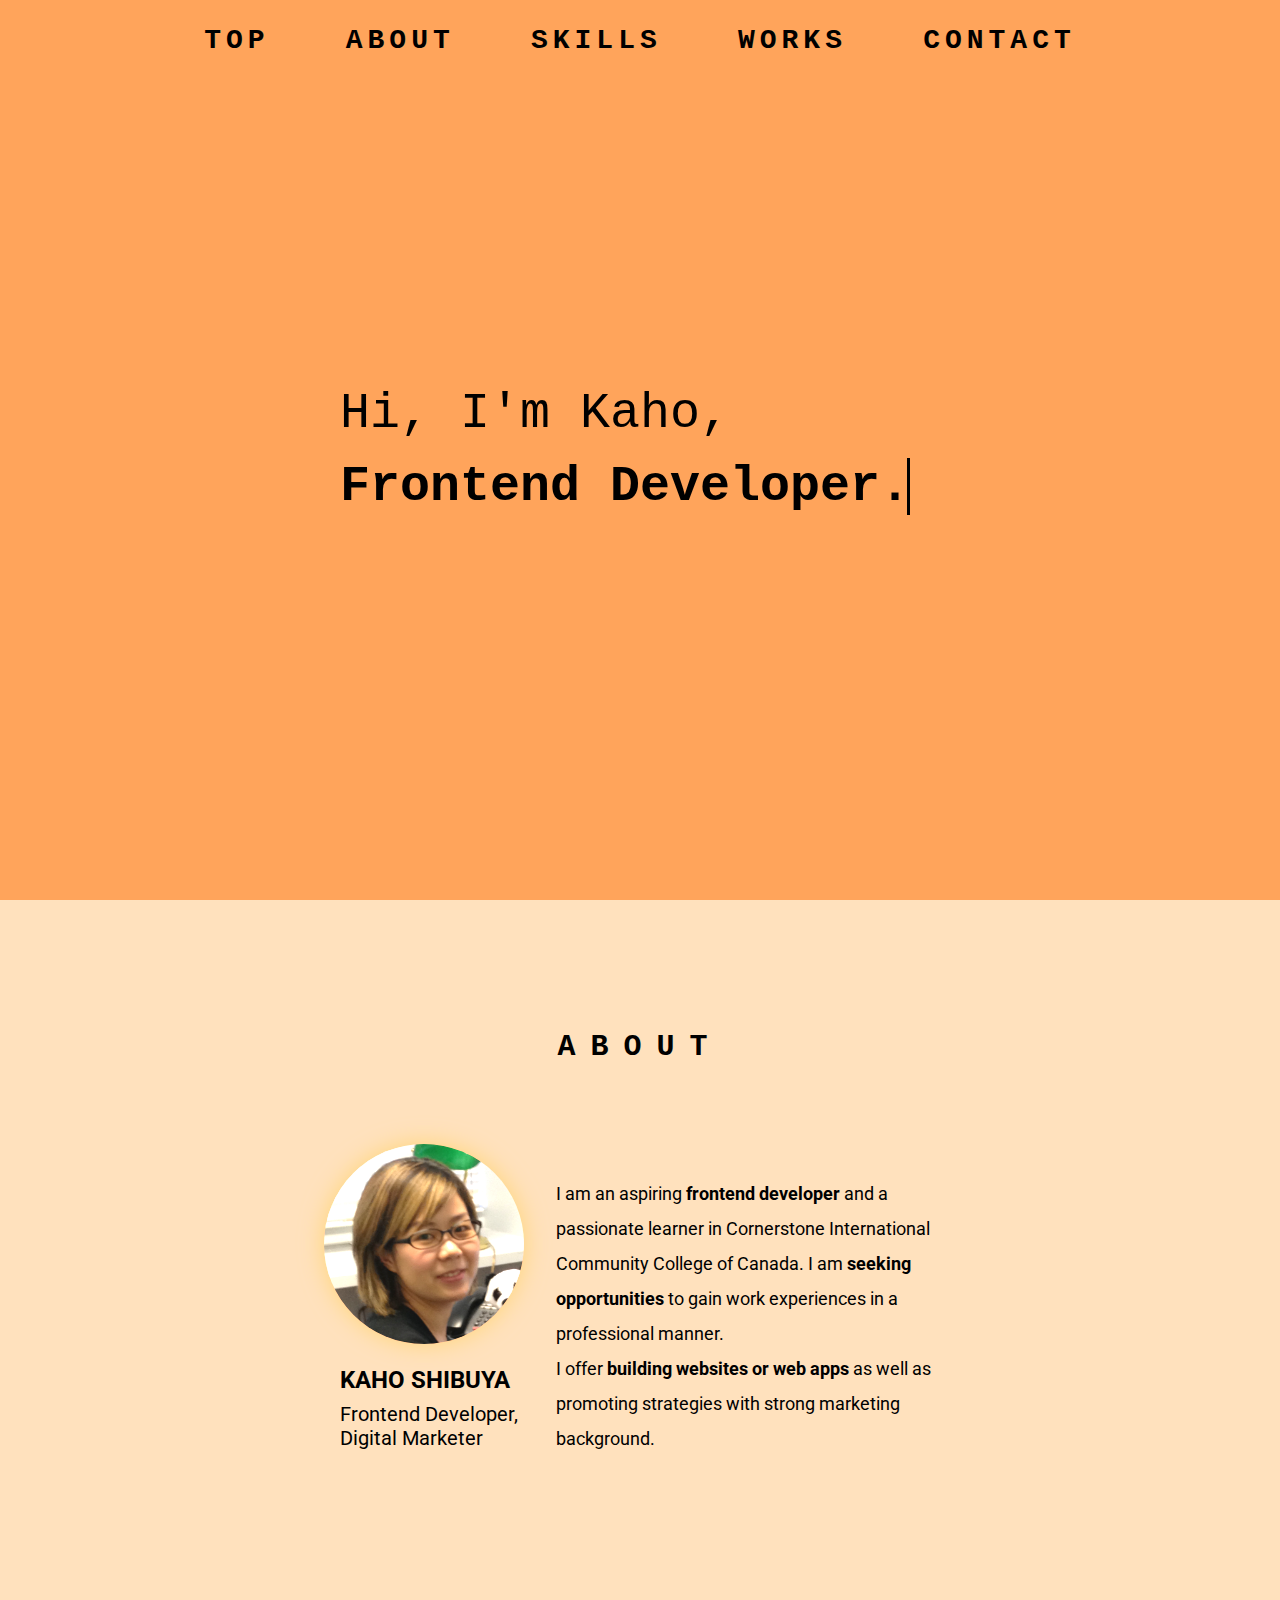
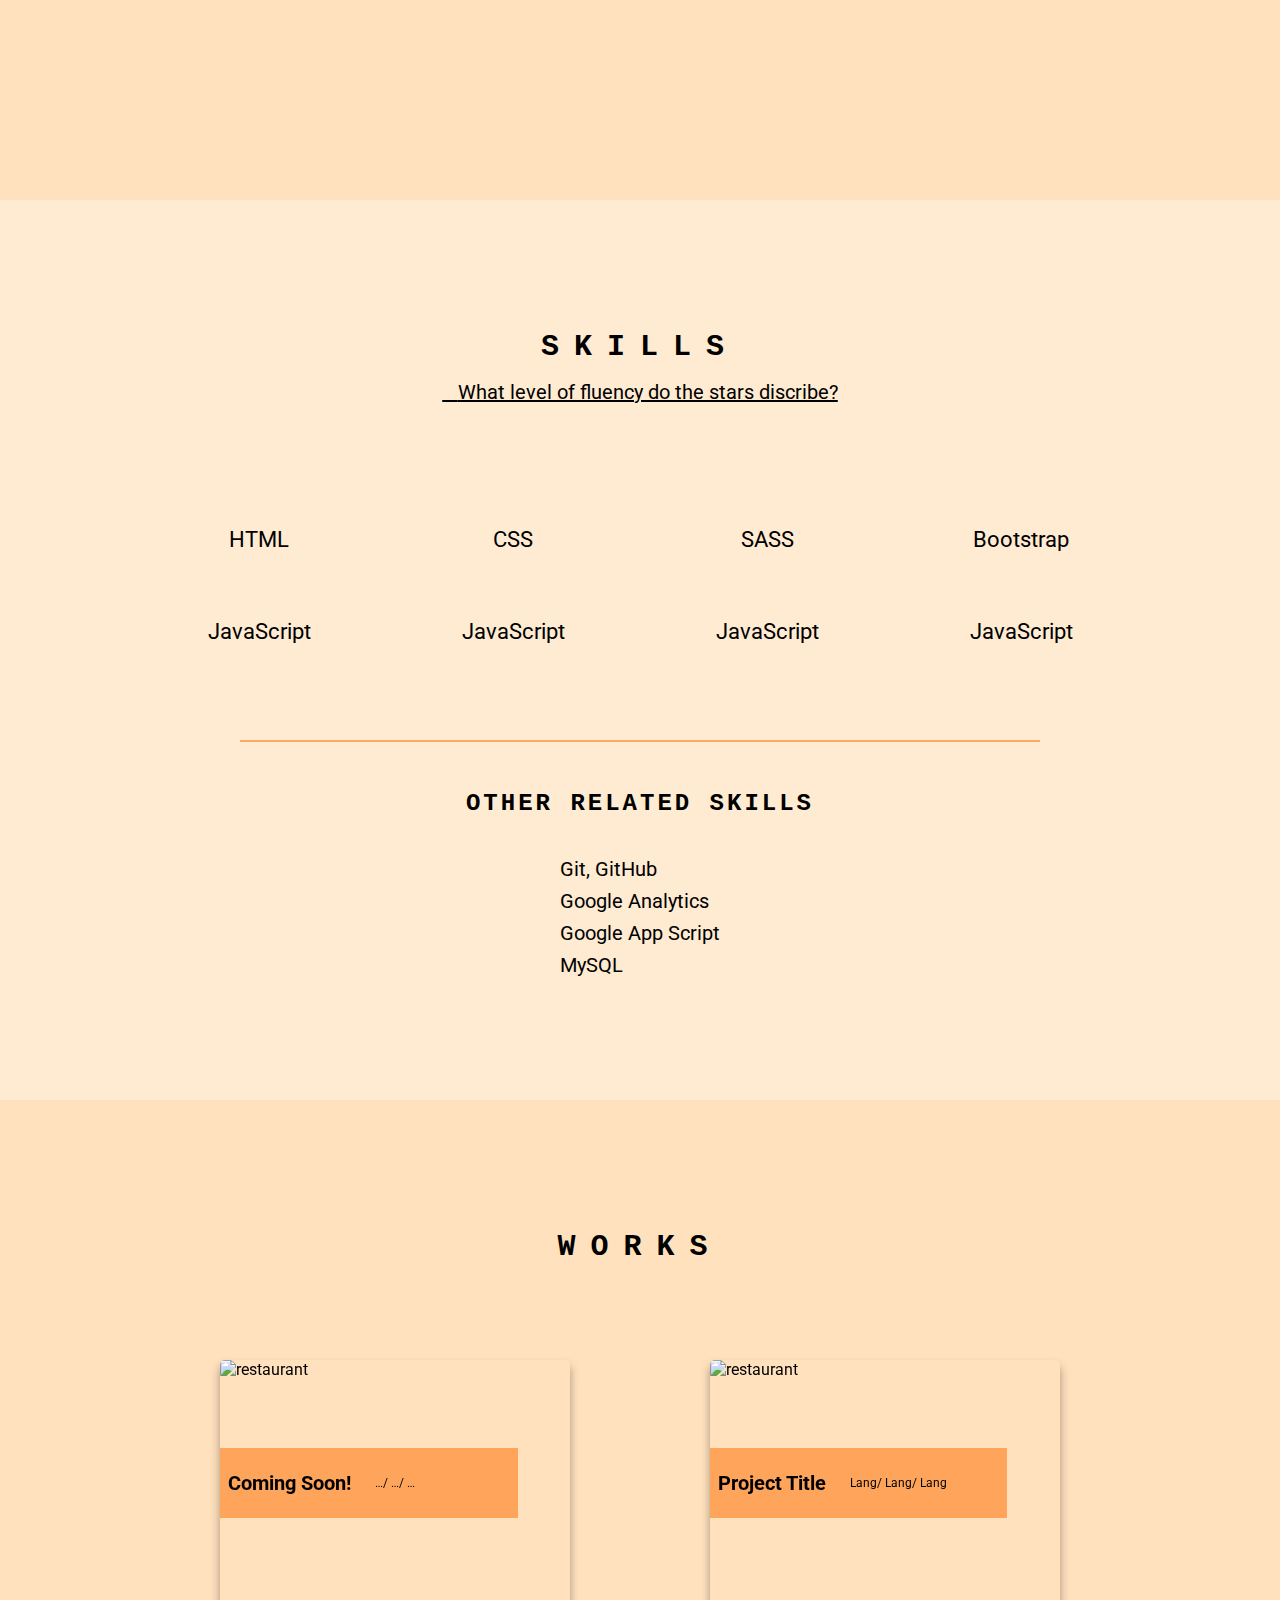
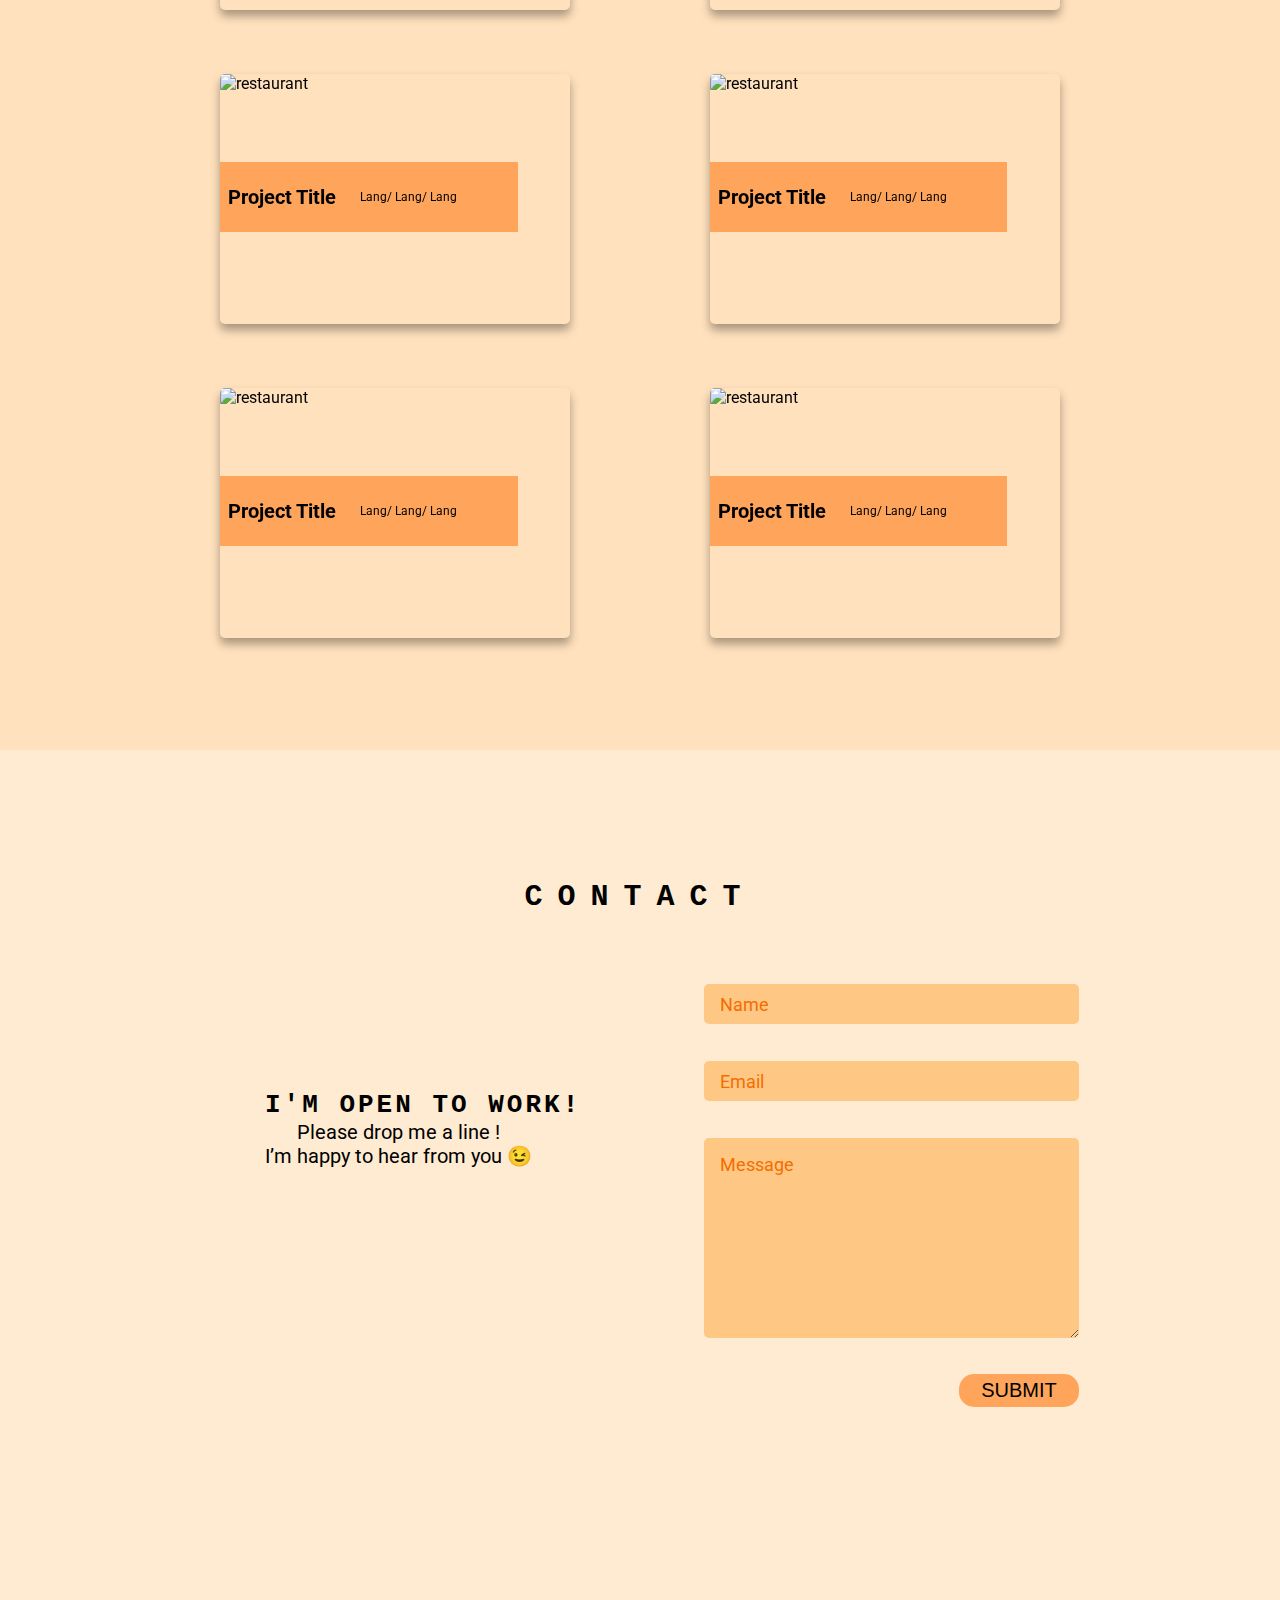
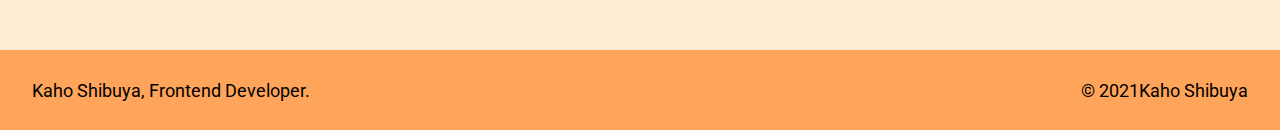
==== commit 119ebb50: "Place Google Analytics tag." ====
--- a/index.html
+++ b/index.html
@@ -17,7 +17,7 @@
 			src="https://kit.fontawesome.com/33e91fc437.js"
 			crossorigin="anonymous"
 		></script>
-		<title>Kaho Shibuya</title>
+		<title>Kaho Shibuya - Frontend Developer</title>
 	</head>
 	<body>
 		<!-- Hamburger menu button -->
@@ -26,12 +26,29 @@
 		</div>
 		<!-- Social Buttons -->
 		<div class="socialBtn">
-			<a href="https://www.linkedin.com/in/kaho-shibuya-96b644104/" target="_blank" rel="noopener noreferrer"><i class="fab fa-linkedin"></i></a>
-			<a href="https://github.com/shiv-chan" target="_blank" rel="noopener noreferrer"><i class="fab fa-github"></i></a>
-			<a href="#!" target="_blank" rel="noopener noreferrer"><i class="fas fa-file-pdf"></i></a>
-			<a href="https://twitter.com/shivchan_" target="_blank" rel="noopener noreferrer"><i class="fab fa-twitter"></i></a>
+			<a
+				href="https://www.linkedin.com/in/kaho-shibuya-96b644104/"
+				target="_blank"
+				rel="noopener noreferrer"
+				><i class="fab fa-linkedin"></i
+			></a>
+			<a
+				href="https://github.com/shiv-chan"
+				target="_blank"
+				rel="noopener noreferrer"
+				><i class="fab fa-github"></i
+			></a>
+			<a href="#!" target="_blank" rel="noopener noreferrer"
+				><i class="fas fa-file-pdf"></i
+			></a>
+			<a
+				href="https://twitter.com/shivchan_"
+				target="_blank"
+				rel="noopener noreferrer"
+				><i class="fab fa-twitter"></i
+			></a>
 		</div>
-		<div class="overlay">
+		<div class="menuOverlay">
 			<nav>
 				<ul class="menu">
 					<li class="menuItem"><a href="#">TOP</a></li>
@@ -42,395 +59,430 @@
 				</ul>
 			</nav>
 		</div>
-		<header id="top">
-			<h1>Hi, I am Kaho,<br /><span>Frontend Developer.</span></h1>
+		<header id="header">
+			<div id="headerContainer">
+				<h1>Hi, I'm Kaho,</h1>
+				<h1>Frontend Developer.</h1>
+			</div>
 		</header>
 		<section id="about">
-			<h1>ABOUT</h1>
-			<div class="profile">
-				<img src="./Images/Profile.png" alt="Kaho Shibuya" />
-				<div class="profileSummary">
+			<div id="aboutContainer">
+				<h1>ABOUT</h1>
+				<div class="profile">
+					<img src="./Images/Profile.png" alt="Kaho Shibuya" />
 					<h2>KAHO SHIBUYA</h2>
 					<p>Frontend Developer,<br />Digital Marketer</p>
 					<p>
-						Eget euismod non id est aliquam mattis purus elit. Libero orci cum
-						venenatis, odio dapibus odio urna, turpis velit.
+						I am an aspiring <strong>frontend developer</strong> and a passionate learner in
+						Cornerstone International Community College of Canada. I am <strong>seeking
+						opportunities</strong> to gain work experiences in a professional manner.
+						<br>I offer <strong>building websites or web apps</strong> as well as promoting strategies with strong marketing background.
 					</p>
 				</div>
 			</div>
 		</section>
 		<section id="skills">
-			<h1>SKILLS</h1>
-			<a href="#skills" id="starDiscription"
-				>What level of fluency do the stars discribe?</a
-			>
 			<!-- Modal -->
 			<div id="modal">
 				<span class="close">&times;</span>
-				<h2><i class="fas fa-star"></i>Familiar</h2>
-				<p>
-					Can make things work by collaging code snippets together from external
-					referrences.
-				</p>
-				<h2>
-					<i class="fas fa-star"></i><i class="fas fa-star"></i>Proficient
-				</h2>
-				<p>
-					Occassional reference to Stack external referrences, but have good
-					understanding of what the code is doing.
-				</p>
-				<h2>
-					<i class="fas fa-star"></i><i class="fas fa-star"></i
-					><i class="fas fa-star"></i>Excellent
-				</h2>
-				<p>
-					Can code without external referrences or with minimal referrence to
-					documentations.
-				</p>
+				<div class="skillLevel">
+					<h2><i class="fas fa-star"></i>Familiar</h2>
+					<p>
+						Can make things work by collaging code snippets together from
+						external referrences.
+					</p>
+				</div>
+				<div class="skillLevel">
+					<h2>
+						<i class="fas fa-star"></i><i class="fas fa-star"></i>Proficient
+					</h2>
+					<p>
+						Occassional reference to Stack external referrences, but have good
+						understanding of what the code is doing.
+					</p>
+				</div>
+				<div class="skillLevel">
+					<h2>
+						<i class="fas fa-star"></i><i class="fas fa-star"></i
+						><i class="fas fa-star"></i>Excellent
+					</h2>
+					<p>
+						Can code without external referrences or with minimal referrence to
+						documentations.
+					</p>
+				</div>
 			</div>
 			<!-- Modal end -->
-			<div class="langList">
-				<div class="langListItem">
-					<div class="stars">
-						<div class="backStars">
-							<i class="far fa-star"></i>
-							<i class="far fa-star"></i>
-							<i class="far fa-star"></i>
-
-							<div class="frontStars" id="html">
-								<i class="fas fa-star"></i>
-								<i class="fas fa-star"></i>
-								<i class="fas fa-star"></i>
-							</div>
-						</div>
-					</div>
-					<i class="fab fa-html5"></i>
-					<span>HTML</span>
-				</div>
-				<div class="langListItem">
-					<div class="stars">
-						<div class="backStars">
-							<i class="far fa-star"></i>
-							<i class="far fa-star"></i>
-							<i class="far fa-star"></i>
-
-							<div class="frontStars" id="css">
-								<i class="fas fa-star"></i>
-								<i class="fas fa-star"></i>
-								<i class="fas fa-star"></i>
-							</div>
-						</div>
-					</div>
-					<i class="fab fa-css3-alt"></i>
-					<span>CSS</span>
-				</div>
-				<div class="langListItem">
-					<div class="stars">
-						<div class="backStars">
-							<i class="far fa-star"></i>
-							<i class="far fa-star"></i>
-							<i class="far fa-star"></i>
-
-							<div class="frontStars" id="sass">
-								<i class="fas fa-star"></i>
-								<i class="fas fa-star"></i>
-								<i class="fas fa-star"></i>
-							</div>
-						</div>
-					</div>
-					<i class="fab fa-sass"></i>
-					<span>SASS</span>
-				</div>
-				<div class="langListItem">
-					<div class="stars">
-						<div class="backStars">
-							<i class="far fa-star"></i>
-							<i class="far fa-star"></i>
-							<i class="far fa-star"></i>
-
-							<div class="frontStars" id="bootstrap">
-								<i class="fas fa-star"></i>
-								<i class="fas fa-star"></i>
-								<i class="fas fa-star"></i>
-							</div>
-						</div>
-					</div>
-					<i class="fab fa-bootstrap"></i>
-					<span>Bootstrap</span>
-				</div>
-				<div class="langListItem">
-					<div class="stars">
-						<div class="backStars">
-							<i class="far fa-star"></i>
-							<i class="far fa-star"></i>
-							<i class="far fa-star"></i>
-
-							<div class="frontStars" id="javascript">
-								<i class="fas fa-star"></i>
-								<i class="fas fa-star"></i>
-								<i class="fas fa-star"></i>
-							</div>
-						</div>
-					</div>
-					<i class="fab fa-js-square"></i>
-					<span>JavaScript</span>
-				</div>
-				<div class="langListItem">
-					<div class="stars">
-						<div class="backStars">
-							<i class="far fa-star"></i>
-							<i class="far fa-star"></i>
-							<i class="far fa-star"></i>
-
-							<div class="frontStars">
-								<i class="fas fa-star"></i>
-								<i class="fas fa-star"></i>
-								<i class="fas fa-star"></i>
-							</div>
-						</div>
-					</div>
-					<i class="fab fa-js-square"></i>
-					<span>JavaScript</span>
-				</div>
-				<div class="langListItem">
-					<div class="stars">
-						<div class="backStars">
-							<i class="far fa-star"></i>
-							<i class="far fa-star"></i>
-							<i class="far fa-star"></i>
-
-							<div class="frontStars">
-								<i class="fas fa-star"></i>
-								<i class="fas fa-star"></i>
-								<i class="fas fa-star"></i>
-							</div>
-						</div>
-					</div>
-					<i class="fab fa-js-square"></i>
-					<span>JavaScript</span>
-				</div>
-				<div class="langListItem">
-					<div class="stars">
-						<div class="backStars">
-							<i class="far fa-star"></i>
-							<i class="far fa-star"></i>
-							<i class="far fa-star"></i>
-
-							<div class="frontStars">
-								<i class="fas fa-star"></i>
-								<i class="fas fa-star"></i>
-								<i class="fas fa-star"></i>
-							</div>
-						</div>
-					</div>
-					<i class="fab fa-js-square"></i>
-					<span>JavaScript</span>
-				</div>
-			</div>
-			<hr />
-			<h2>Other related skills…</h2>
-			<p>Git, GitHub, Google Analytics, Google App Script, MySQL etc.</p>
+			<div id="skillsContainer">
+				<h1>SKILLS</h1>
+				<a href="#skills" id="starDiscription"
+					>What level of fluency do the stars discribe?</a
+				>
+
+				<div class="langList">
+					<div class="langListItem">
+						<div class="stars">
+							<div class="backStars">
+								<i class="far fa-star"></i>
+								<i class="far fa-star"></i>
+								<i class="far fa-star"></i>
+
+								<div class="frontStars" id="html">
+									<i class="fas fa-star"></i>
+									<i class="fas fa-star"></i>
+									<i class="fas fa-star"></i>
+								</div>
+							</div>
+						</div>
+						<i class="fab fa-html5"></i>
+						<span>HTML</span>
+					</div>
+					<div class="langListItem">
+						<div class="stars">
+							<div class="backStars">
+								<i class="far fa-star"></i>
+								<i class="far fa-star"></i>
+								<i class="far fa-star"></i>
+
+								<div class="frontStars" id="css">
+									<i class="fas fa-star"></i>
+									<i class="fas fa-star"></i>
+									<i class="fas fa-star"></i>
+								</div>
+							</div>
+						</div>
+						<i class="fab fa-css3-alt"></i>
+						<span>CSS</span>
+					</div>
+					<div class="langListItem">
+						<div class="stars">
+							<div class="backStars">
+								<i class="far fa-star"></i>
+								<i class="far fa-star"></i>
+								<i class="far fa-star"></i>
+
+								<div class="frontStars" id="sass">
+									<i class="fas fa-star"></i>
+									<i class="fas fa-star"></i>
+									<i class="fas fa-star"></i>
+								</div>
+							</div>
+						</div>
+						<i class="fab fa-sass"></i>
+						<span>SASS</span>
+					</div>
+					<div class="langListItem">
+						<div class="stars">
+							<div class="backStars">
+								<i class="far fa-star"></i>
+								<i class="far fa-star"></i>
+								<i class="far fa-star"></i>
+
+								<div class="frontStars" id="bootstrap">
+									<i class="fas fa-star"></i>
+									<i class="fas fa-star"></i>
+									<i class="fas fa-star"></i>
+								</div>
+							</div>
+						</div>
+						<i class="fab fa-bootstrap"></i>
+						<span>Bootstrap</span>
+					</div>
+					<div class="langListItem">
+						<div class="stars">
+							<div class="backStars">
+								<i class="far fa-star"></i>
+								<i class="far fa-star"></i>
+								<i class="far fa-star"></i>
+
+								<div class="frontStars" id="javascript">
+									<i class="fas fa-star"></i>
+									<i class="fas fa-star"></i>
+									<i class="fas fa-star"></i>
+								</div>
+							</div>
+						</div>
+						<i class="fab fa-js-square"></i>
+						<span>JavaScript</span>
+					</div>
+					<div class="langListItem">
+						<div class="stars">
+							<div class="backStars">
+								<i class="far fa-star"></i>
+								<i class="far fa-star"></i>
+								<i class="far fa-star"></i>
+
+								<div class="frontStars">
+									<i class="fas fa-star"></i>
+									<i class="fas fa-star"></i>
+									<i class="fas fa-star"></i>
+								</div>
+							</div>
+						</div>
+						<i class="fab fa-js-square"></i>
+						<span>JavaScript</span>
+					</div>
+					<div class="langListItem">
+						<div class="stars">
+							<div class="backStars">
+								<i class="far fa-star"></i>
+								<i class="far fa-star"></i>
+								<i class="far fa-star"></i>
+
+								<div class="frontStars">
+									<i class="fas fa-star"></i>
+									<i class="fas fa-star"></i>
+									<i class="fas fa-star"></i>
+								</div>
+							</div>
+						</div>
+						<i class="fab fa-js-square"></i>
+						<span>JavaScript</span>
+					</div>
+					<div class="langListItem">
+						<div class="stars">
+							<div class="backStars">
+								<i class="far fa-star"></i>
+								<i class="far fa-star"></i>
+								<i class="far fa-star"></i>
+
+								<div class="frontStars">
+									<i class="fas fa-star"></i>
+									<i class="fas fa-star"></i>
+									<i class="fas fa-star"></i>
+								</div>
+							</div>
+						</div>
+						<i class="fab fa-js-square"></i>
+						<span>JavaScript</span>
+					</div>
+				</div>
+				<hr />
+				<h2>Other related skills</h2>
+				<ul class="skillsList">
+					<li>Git, GitHub</li>
+					<li>Google Analytics</li>
+					<li>Google App Script</li>
+					<li>MySQL</li>
+				</ul>
+			</div>
 		</section>
 		<section id="works">
-			<h1>WORKS</h1>
-			<div class="worksList">
-				<div class="worksListItem">
-					<div class="projectFront">
-						<img
-							src="https://images.unsplash.com/photo-1466978913421-dad2ebd01d17?ixlib=rb-1.2.1&ixid=MXwxMjA3fDB8MHxwaG90by1wYWdlfHx8fGVufDB8fHw%3D&auto=format&fit=crop&w=1267&q=80"
-							alt="restaurant"
-						/>
-						<div class="projectFrontTitle">
-							<div class="projectFrontTitleInner">
-								<h1>Project Title</h1>
-								<h3>Lang/ Lang/ Lang</h3>
-							</div>
-						</div>
-					</div>
-					<div class="projectBack">
-						<p>
-							Scelerisque egestas libero, aliquam iaculis tristique lobortis.
-							Vitae mi metus enim aliquet.
-						</p>
-						<div class="links">
-							<a href="#!" class="projectsBtn">
-								<i class="fas fa-eye"></i> Preview
-							</a>
-							<a href="#!" class="projectsBtn">
-								<i class="fab fa-github"></i> GitHub
-							</a>
-						</div>
-					</div>
-				</div>
-				<div class="worksListItem">
-					<div class="projectFront">
-						<img
-							src="https://images.unsplash.com/photo-1466978913421-dad2ebd01d17?ixlib=rb-1.2.1&ixid=MXwxMjA3fDB8MHxwaG90by1wYWdlfHx8fGVufDB8fHw%3D&auto=format&fit=crop&w=1267&q=80"
-							alt="restaurant"
-						/>
-						<div class="projectFrontTitle">
-							<div class="projectFrontTitleInner">
-								<h1>Project Title</h1>
-								<h3>Lang/ Lang/ Lang</h3>
-							</div>
-						</div>
-					</div>
-					<div class="projectBack">
-						<p>
-							Scelerisque egestas libero, aliquam iaculis tristique lobortis.
-							Vitae mi metus enim aliquet.
-						</p>
-						<div class="links">
-							<a href="#!" class="projectsBtn">
-								<i class="fas fa-eye"></i> Preview
-							</a>
-							<a href="#!" class="projectsBtn">
-								<i class="fab fa-github"></i> GitHub
-							</a>
-						</div>
-					</div>
-				</div>
-				<div class="worksListItem">
-					<div class="projectFront">
-						<img
-							src="https://images.unsplash.com/photo-1466978913421-dad2ebd01d17?ixlib=rb-1.2.1&ixid=MXwxMjA3fDB8MHxwaG90by1wYWdlfHx8fGVufDB8fHw%3D&auto=format&fit=crop&w=1267&q=80"
-							alt="restaurant"
-						/>
-						<div class="projectFrontTitle">
-							<div class="projectFrontTitleInner">
-								<h1>Project Title</h1>
-								<h3>Lang/ Lang/ Lang</h3>
-							</div>
-						</div>
-					</div>
-					<div class="projectBack">
-						<p>
-							Scelerisque egestas libero, aliquam iaculis tristique lobortis.
-							Vitae mi metus enim aliquet.
-						</p>
-						<div class="links">
-							<a href="#!" class="projectsBtn">
-								<i class="fas fa-eye"></i> Preview
-							</a>
-							<a href="#!" class="projectsBtn">
-								<i class="fab fa-github"></i> GitHub
-							</a>
-						</div>
-					</div>
-				</div>
-				<div class="worksListItem">
-					<div class="projectFront">
-						<img
-							src="https://images.unsplash.com/photo-1466978913421-dad2ebd01d17?ixlib=rb-1.2.1&ixid=MXwxMjA3fDB8MHxwaG90by1wYWdlfHx8fGVufDB8fHw%3D&auto=format&fit=crop&w=1267&q=80"
-							alt="restaurant"
-						/>
-						<div class="projectFrontTitle">
-							<div class="projectFrontTitleInner">
-								<h1>Project Title</h1>
-								<h3>Lang/ Lang/ Lang</h3>
-							</div>
-						</div>
-					</div>
-					<div class="projectBack">
-						<p>
-							Scelerisque egestas libero, aliquam iaculis tristique lobortis.
-							Vitae mi metus enim aliquet.
-						</p>
-						<div class="links">
-							<a href="#!" class="projectsBtn">
-								<i class="fas fa-eye"></i> Preview
-							</a>
-							<a href="#!" class="projectsBtn">
-								<i class="fab fa-github"></i> GitHub
-							</a>
-						</div>
-					</div>
-				</div>
-				<div class="worksListItem">
-					<div class="projectFront">
-						<img
-							src="https://images.unsplash.com/photo-1466978913421-dad2ebd01d17?ixlib=rb-1.2.1&ixid=MXwxMjA3fDB8MHxwaG90by1wYWdlfHx8fGVufDB8fHw%3D&auto=format&fit=crop&w=1267&q=80"
-							alt="restaurant"
-						/>
-						<div class="projectFrontTitle">
-							<div class="projectFrontTitleInner">
-								<h1>Project Title</h1>
-								<h3>Lang/ Lang/ Lang</h3>
-							</div>
-						</div>
-					</div>
-					<div class="projectBack">
-						<p>
-							Scelerisque egestas libero, aliquam iaculis tristique lobortis.
-							Vitae mi metus enim aliquet.
-						</p>
-						<div class="links">
-							<a href="#!" class="projectsBtn">
-								<i class="fas fa-eye"></i> Preview
-							</a>
-							<a href="#!" class="projectsBtn">
-								<i class="fab fa-github"></i> GitHub
-							</a>
-						</div>
-					</div>
-				</div>
-				<div class="worksListItem">
-					<div class="projectFront">
-						<img
-							src="https://images.unsplash.com/photo-1466978913421-dad2ebd01d17?ixlib=rb-1.2.1&ixid=MXwxMjA3fDB8MHxwaG90by1wYWdlfHx8fGVufDB8fHw%3D&auto=format&fit=crop&w=1267&q=80"
-							alt="restaurant"
-						/>
-						<div class="projectFrontTitle">
-							<div class="projectFrontTitleInner">
-								<h1>Project Title</h1>
-								<h3>Lang/ Lang/ Lang</h3>
-							</div>
-						</div>
-					</div>
-					<div class="projectBack">
-						<p>
-							Scelerisque egestas libero, aliquam iaculis tristique lobortis.
-							Vitae mi metus enim aliquet.
-						</p>
-						<div class="links">
-							<a href="#!" class="projectsBtn">
-								<i class="fas fa-eye"></i> Preview
-							</a>
-							<a href="#!" class="projectsBtn">
-								<i class="fab fa-github"></i> GitHub
-							</a>
+			<div id="worksContainer">
+				<h1>WORKS</h1>
+				<div class="worksList">
+					<div class="worksListItem">
+						<div class="projectFront">
+							<img
+								src="https://images.unsplash.com/photo-1466978913421-dad2ebd01d17?ixlib=rb-1.2.1&ixid=MXwxMjA3fDB8MHxwaG90by1wYWdlfHx8fGVufDB8fHw%3D&auto=format&fit=crop&w=1267&q=80"
+								alt="restaurant"
+							/>
+							<div class="projectFrontTitle">
+								<div class="projectFrontTitleInner">
+									<h1>Coming Soon!</h1>
+									<h3>…/ …/ …</h3>
+								</div>
+							</div>
+						</div>
+						<div class="projectBack">
+							<p>
+								Scelerisque egestas libero, aliquam iaculis tristique lobortis.
+								Vitae mi metus enim aliquet.
+							</p>
+							<div class="links">
+								<a href="#!" class="projectsBtn">
+									<i class="fas fa-eye"></i> Preview
+								</a>
+								<a href="#!" class="projectsBtn">
+									<i class="fab fa-github"></i> GitHub
+								</a>
+							</div>
+						</div>
+					</div>
+					<div class="worksListItem">
+						<div class="projectFront">
+							<img
+								src="https://images.unsplash.com/photo-1466978913421-dad2ebd01d17?ixlib=rb-1.2.1&ixid=MXwxMjA3fDB8MHxwaG90by1wYWdlfHx8fGVufDB8fHw%3D&auto=format&fit=crop&w=1267&q=80"
+								alt="restaurant"
+							/>
+							<div class="projectFrontTitle">
+								<div class="projectFrontTitleInner">
+									<h1>Project Title</h1>
+									<h3>Lang/ Lang/ Lang</h3>
+								</div>
+							</div>
+						</div>
+						<div class="projectBack">
+							<p>
+								Scelerisque egestas libero, aliquam iaculis tristique lobortis.
+								Vitae mi metus enim aliquet.
+							</p>
+							<div class="links">
+								<a href="#!" class="projectsBtn">
+									<i class="fas fa-eye"></i> Preview
+								</a>
+								<a href="#!" class="projectsBtn">
+									<i class="fab fa-github"></i> GitHub
+								</a>
+							</div>
+						</div>
+					</div>
+					<div class="worksListItem">
+						<div class="projectFront">
+							<img
+								src="https://images.unsplash.com/photo-1466978913421-dad2ebd01d17?ixlib=rb-1.2.1&ixid=MXwxMjA3fDB8MHxwaG90by1wYWdlfHx8fGVufDB8fHw%3D&auto=format&fit=crop&w=1267&q=80"
+								alt="restaurant"
+							/>
+							<div class="projectFrontTitle">
+								<div class="projectFrontTitleInner">
+									<h1>Project Title</h1>
+									<h3>Lang/ Lang/ Lang</h3>
+								</div>
+							</div>
+						</div>
+						<div class="projectBack">
+							<p>
+								Scelerisque egestas libero, aliquam iaculis tristique lobortis.
+								Vitae mi metus enim aliquet.
+							</p>
+							<div class="links">
+								<a href="#!" class="projectsBtn">
+									<i class="fas fa-eye"></i> Preview
+								</a>
+								<a href="#!" class="projectsBtn">
+									<i class="fab fa-github"></i> GitHub
+								</a>
+							</div>
+						</div>
+					</div>
+					<div class="worksListItem">
+						<div class="projectFront">
+							<img
+								src="https://images.unsplash.com/photo-1466978913421-dad2ebd01d17?ixlib=rb-1.2.1&ixid=MXwxMjA3fDB8MHxwaG90by1wYWdlfHx8fGVufDB8fHw%3D&auto=format&fit=crop&w=1267&q=80"
+								alt="restaurant"
+							/>
+							<div class="projectFrontTitle">
+								<div class="projectFrontTitleInner">
+									<h1>Project Title</h1>
+									<h3>Lang/ Lang/ Lang</h3>
+								</div>
+							</div>
+						</div>
+						<div class="projectBack">
+							<p>
+								Scelerisque egestas libero, aliquam iaculis tristique lobortis.
+								Vitae mi metus enim aliquet.
+							</p>
+							<div class="links">
+								<a href="#!" class="projectsBtn">
+									<i class="fas fa-eye"></i> Preview
+								</a>
+								<a href="#!" class="projectsBtn">
+									<i class="fab fa-github"></i> GitHub
+								</a>
+							</div>
+						</div>
+					</div>
+					<div class="worksListItem">
+						<div class="projectFront">
+							<img
+								src="https://images.unsplash.com/photo-1466978913421-dad2ebd01d17?ixlib=rb-1.2.1&ixid=MXwxMjA3fDB8MHxwaG90by1wYWdlfHx8fGVufDB8fHw%3D&auto=format&fit=crop&w=1267&q=80"
+								alt="restaurant"
+							/>
+							<div class="projectFrontTitle">
+								<div class="projectFrontTitleInner">
+									<h1>Project Title</h1>
+									<h3>Lang/ Lang/ Lang</h3>
+								</div>
+							</div>
+						</div>
+						<div class="projectBack">
+							<p>
+								Scelerisque egestas libero, aliquam iaculis tristique lobortis.
+								Vitae mi metus enim aliquet.
+							</p>
+							<div class="links">
+								<a href="#!" class="projectsBtn">
+									<i class="fas fa-eye"></i> Preview
+								</a>
+								<a href="#!" class="projectsBtn">
+									<i class="fab fa-github"></i> GitHub
+								</a>
+							</div>
+						</div>
+					</div>
+					<div class="worksListItem">
+						<div class="projectFront">
+							<img
+								src="https://images.unsplash.com/photo-1466978913421-dad2ebd01d17?ixlib=rb-1.2.1&ixid=MXwxMjA3fDB8MHxwaG90by1wYWdlfHx8fGVufDB8fHw%3D&auto=format&fit=crop&w=1267&q=80"
+								alt="restaurant"
+							/>
+							<div class="projectFrontTitle">
+								<div class="projectFrontTitleInner">
+									<h1>Project Title</h1>
+									<h3>Lang/ Lang/ Lang</h3>
+								</div>
+							</div>
+						</div>
+						<div class="projectBack">
+							<p>
+								Scelerisque egestas libero, aliquam iaculis tristique lobortis.
+								Vitae mi metus enim aliquet.
+							</p>
+							<div class="links">
+								<a href="#!" class="projectsBtn">
+									<i class="fas fa-eye"></i> Preview
+								</a>
+								<a href="#!" class="projectsBtn">
+									<i class="fab fa-github"></i> GitHub
+								</a>
+							</div>
 						</div>
 					</div>
 				</div>
 			</div>
 		</section>
 		<section id="contact">
-			<h1>CONTACT</h1>
-			<h1>I'M OPEN TO WORK.</h1>
-			<p>Please drop me a line !<br />I’m happy to hear from you &#128521;</p>
-			<form>
-				<label for="name">Name</label>
-				<input type="text" placeholder="Name" id="name" class="formControl" required />
-				<i class="fas fa-exclamation-circle"></i>
-				<small>Error message</small>
-				<label for="email">Email</label>
-				<input type="email" placeholder="Email" id="email" class="formControl" required />
-				<i class="fas fa-exclamation-circle"></i>
-				<small>Error message</small>
-				<label for="message">Message</label>
-				<textarea
-					name="massage"
-					id="message"
-					cols="40"
-					rows="10"
-					placeholder="Message"
-					class="formControl"
-					required
-				></textarea>
-				<i class="fas fa-exclamation-circle"></i>
-				<small>Error message</small>
-				<button type="submit"><span>SUBMIT</span></button>
-			</form>
+			<div id="contactContainer">
+				<h1>CONTACT</h1>
+				<h1>I'M OPEN TO WORK!</h1>
+				<p>Please drop me a line !<br />I’m happy to hear from you &#128521;</p>
+				<form>
+					<label for="name">Name</label>
+					<input
+						type="text"
+						placeholder="Name"
+						id="name"
+						class="formControl"
+						required
+					/>
+					<i class="fas fa-exclamation-circle"></i>
+					<small>Error message</small>
+					<label for="email">Email</label>
+					<input
+						type="email"
+						placeholder="Email"
+						id="email"
+						class="formControl"
+						required
+					/>
+					<i class="fas fa-exclamation-circle"></i>
+					<small>Error message</small>
+					<label for="message">Message</label>
+					<textarea
+						name="massage"
+						id="message"
+						cols="40"
+						rows="10"
+						placeholder="Message"
+						class="formControl"
+						required
+					></textarea>
+					<i class="fas fa-exclamation-circle"></i>
+					<small>Error message</small>
+					<button type="submit"><span>SUBMIT</span></button>
+				</form>
+			</div>
 		</section>
 		<footer>
 			<div>Kaho Shibuya, Frontend Developer.</div>
